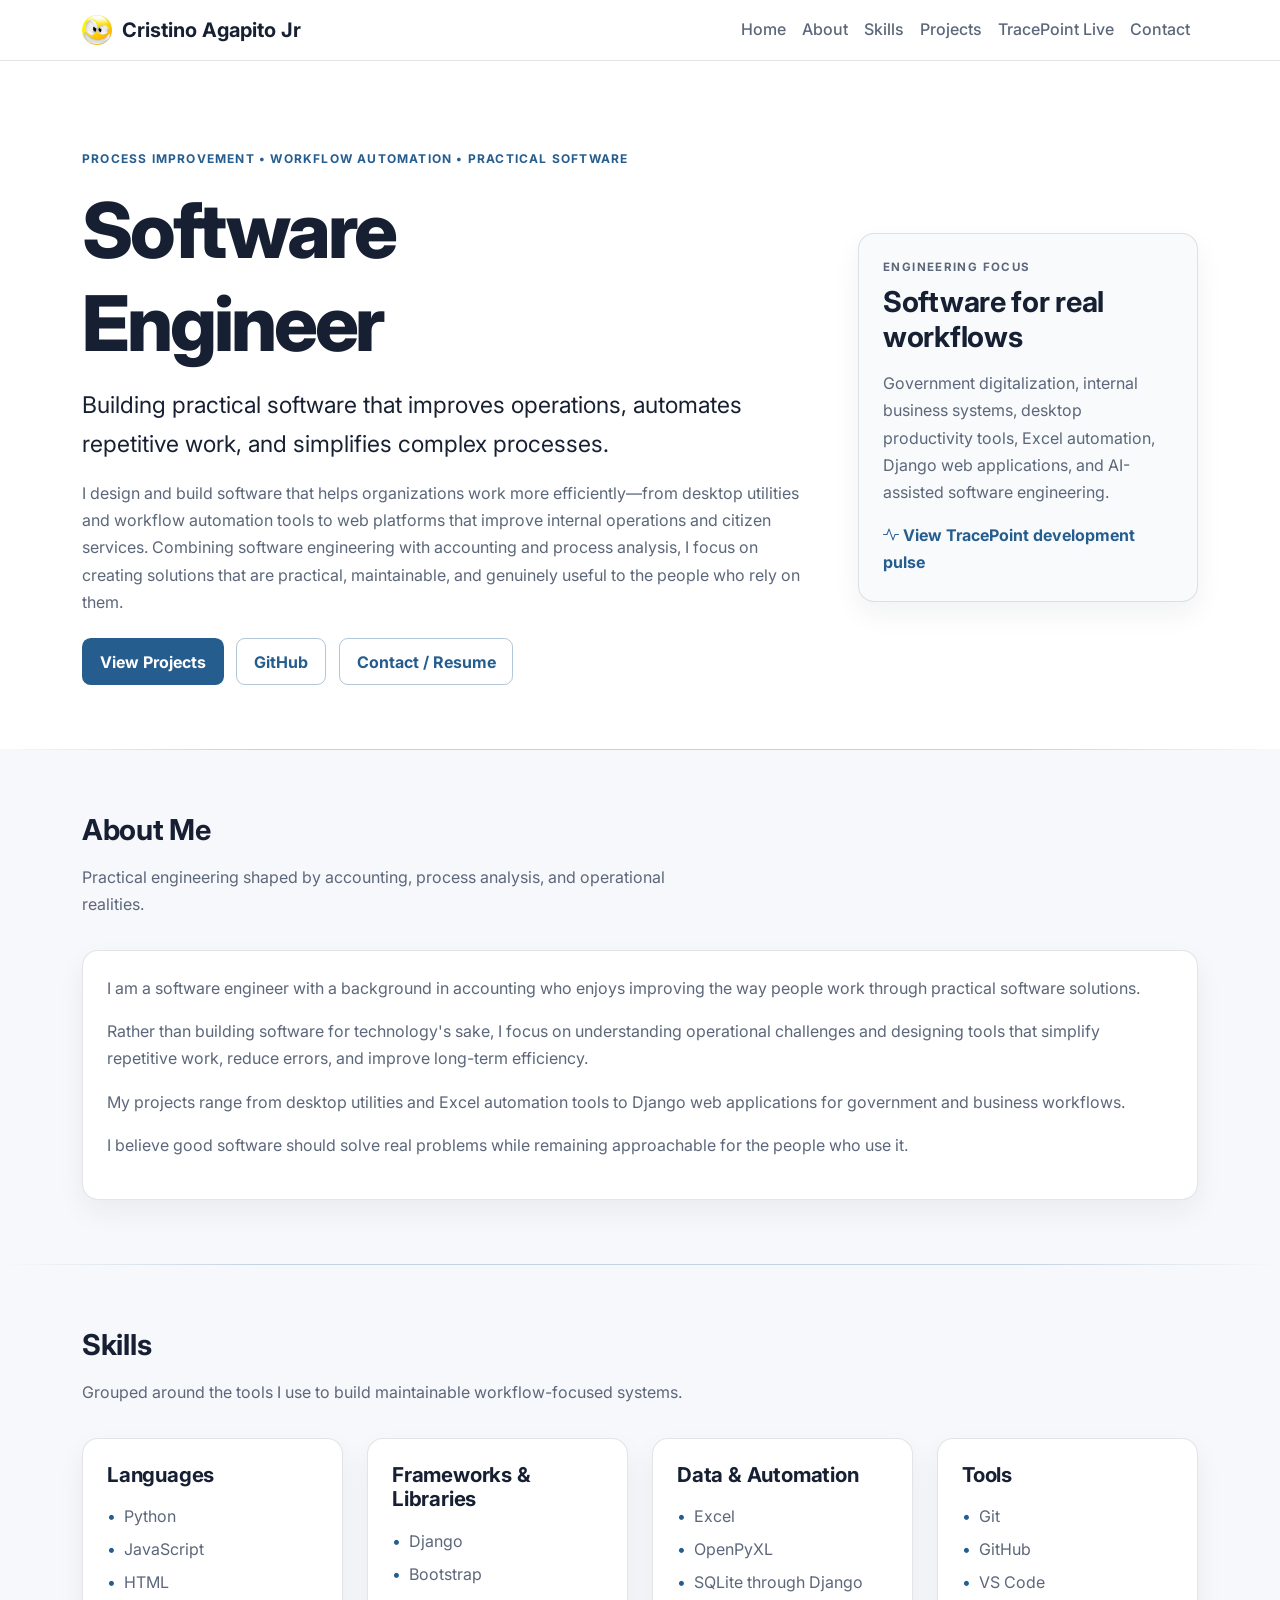
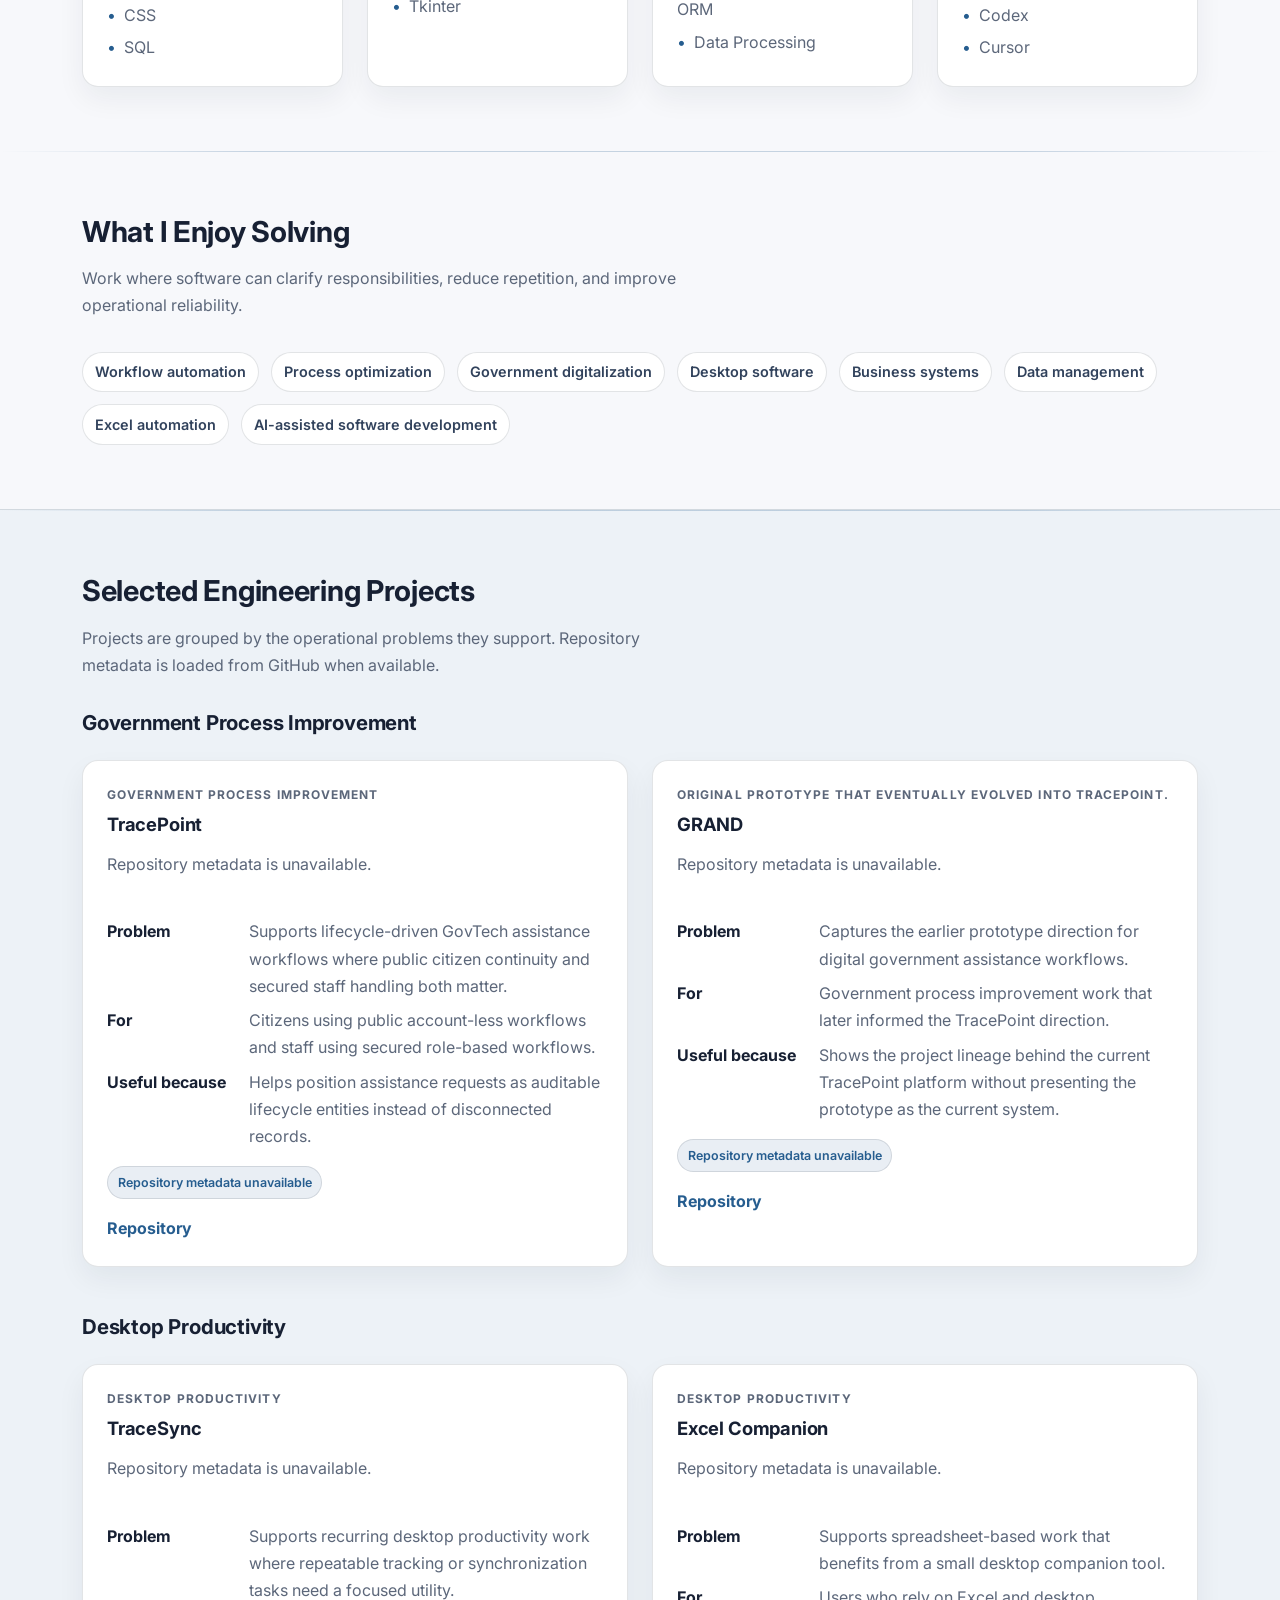
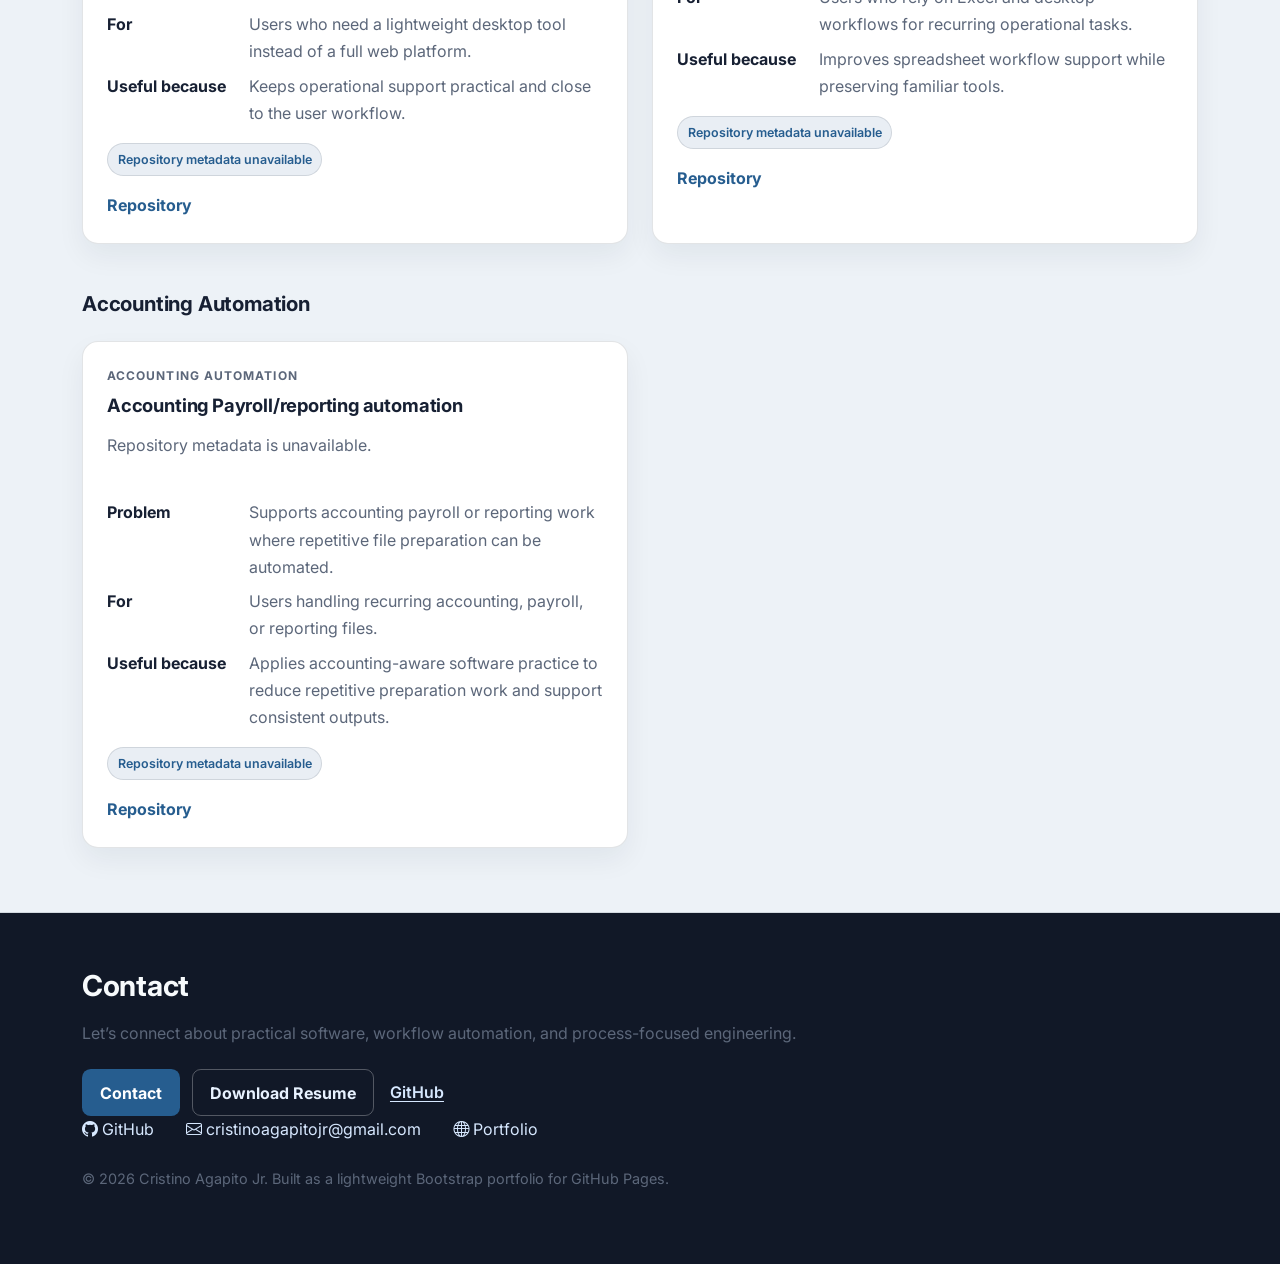
==== index.html @ 2e13065c "Use exact GitHub repos for project catalog" ====
<!DOCTYPE html>
<html lang="en">
<head>
  <meta charset="utf-8">
  <meta name="viewport" content="width=device-width, initial-scale=1">
  <title>Cristino Agapito Jr | Software Engineer</title>
  <meta name="description" content="Software engineering portfolio for practical workflow automation, process improvement, and operations-focused software.">
  <link rel="icon" type="image/x-icon" href="assets/img/smile.png">

  <link href="https://cdn.jsdelivr.net/npm/bootstrap@5.3.8/dist/css/bootstrap.min.css" rel="stylesheet" integrity="sha384-sRIl4kxILFvY47J16cr9ZwB07vP4J8+LH7qKQnuqkuIAvNWLzeN8tE5YBujZqJLB" crossorigin="anonymous">
  <link rel="stylesheet" href="https://cdn.jsdelivr.net/npm/bootstrap-icons@1.13.1/font/bootstrap-icons.min.css">
  <link href="portfolio-refresh.css" rel="stylesheet">
</head>
<body>
  <header class="site-header sticky-top">
    <nav class="navbar navbar-expand-lg" aria-label="Primary navigation">
      <div class="container">
        <a class="navbar-brand" href="#home">
          <img src="assets/img/smile.png" alt="Portfolio logo" width="30" height="30">
          <span>Cristino Agapito Jr</span>
        </a>
        <button class="navbar-toggler" type="button" data-bs-toggle="collapse" data-bs-target="#mainNav" aria-controls="mainNav" aria-expanded="false" aria-label="Toggle navigation">
          <span class="navbar-toggler-icon"></span>
        </button>
        <div class="collapse navbar-collapse" id="mainNav">
          <ul class="navbar-nav ms-auto">
            <li class="nav-item"><a class="nav-link" href="#home">Home</a></li>
            <li class="nav-item"><a class="nav-link" href="#about">About</a></li>
            <li class="nav-item"><a class="nav-link" href="#skills">Skills</a></li>
            <li class="nav-item"><a class="nav-link" href="#projects">Projects</a></li>
            <li class="nav-item"><a class="nav-link" href="tracepoint-live.html">TracePoint Live</a></li>
            <li class="nav-item"><a class="nav-link" href="#contact">Contact</a></li>
          </ul>
        </div>
      </div>
    </nav>
  </header>

  <main>
    <section id="home" class="hero-section">
      <div class="container">
        <div class="row align-items-center g-5">
          <div class="col-lg-8">
            <p class="eyebrow">Process improvement • Workflow automation • Practical software</p>
            <h1>Software Engineer</h1>
            <p class="hero-lead">Building practical software that improves operations, automates repetitive work, and simplifies complex processes.</p>
            <p class="hero-summary">I design and build software that helps organizations work more efficiently—from desktop utilities and workflow automation tools to web platforms that improve internal operations and citizen services. Combining software engineering with accounting and process analysis, I focus on creating solutions that are practical, maintainable, and genuinely useful to the people who rely on them.</p>
            <div class="hero-actions cta-group" aria-label="Primary calls to action">
              <a class="btn cta-btn cta-primary" href="#projects">View Projects</a>
              <a class="btn cta-btn cta-secondary" href="https://github.com/tepong32" target="_blank" rel="noopener noreferrer">GitHub</a>
              <a class="btn cta-btn cta-secondary" href="assets/teppy.pdf" download>Contact / Resume</a>
            </div>
          </div>
          <div class="col-lg-4">
            <aside class="status-card" aria-label="Professional focus">
              <p class="badge-label">Engineering Focus</p>
              <h2>Software for real workflows</h2>
              <p>Government digitalization, internal business systems, desktop productivity tools, Excel automation, Django web applications, and AI-assisted software engineering.</p>
              <a class="repo-live-link" href="tracepoint-live.html"><i class="bi bi-activity" aria-hidden="true"></i> View TracePoint development pulse</a>
            </aside>
          </div>
        </div>
      </div>
    </section>

    <section id="about" class="content-section section--proof">
      <div class="container">
        <header class="section-header">
          <h2>About Me</h2>
          <p>Practical engineering shaped by accounting, process analysis, and operational realities.</p>
        </header>
        <div class="about-card">
          <p>I am a software engineer with a background in accounting who enjoys improving the way people work through practical software solutions.</p>
          <p>Rather than building software for technology's sake, I focus on understanding operational challenges and designing tools that simplify repetitive work, reduce errors, and improve long-term efficiency.</p>
          <p>My projects range from desktop utilities and Excel automation tools to Django web applications for government and business workflows.</p>
          <p>I believe good software should solve real problems while remaining approachable for the people who use it.</p>
        </div>
      </div>
    </section>

    <section id="skills" class="content-section">
      <div class="container">
        <header class="section-header">
          <h2>Skills</h2>
          <p>Grouped around the tools I use to build maintainable workflow-focused systems.</p>
        </header>
        <div class="row g-4">
          <div class="col-md-6 col-xl-3"><div class="skill-card h-100"><h3>Languages</h3><ul><li>Python</li><li>JavaScript</li><li>HTML</li><li>CSS</li><li>SQL</li></ul></div></div>
          <div class="col-md-6 col-xl-3"><div class="skill-card h-100"><h3>Frameworks &amp; Libraries</h3><ul><li>Django</li><li>Bootstrap</li><li>Tkinter</li></ul></div></div>
          <div class="col-md-6 col-xl-3"><div class="skill-card h-100"><h3>Data &amp; Automation</h3><ul><li>Excel</li><li>OpenPyXL</li><li>SQLite through Django ORM</li><li>Data Processing</li></ul></div></div>
          <div class="col-md-6 col-xl-3"><div class="skill-card h-100"><h3>Tools</h3><ul><li>Git</li><li>GitHub</li><li>VS Code</li><li>Codex</li><li>Cursor</li></ul></div></div>
        </div>
      </div>
    </section>

    <section id="solving" class="content-section section--insights">
      <div class="container">
        <header class="section-header">
          <h2>What I Enjoy Solving</h2>
          <p>Work where software can clarify responsibilities, reduce repetition, and improve operational reliability.</p>
        </header>
        <div class="interest-list" aria-label="Problem areas">
          <span>Workflow automation</span><span>Process optimization</span><span>Government digitalization</span><span>Desktop software</span><span>Business systems</span><span>Data management</span><span>Excel automation</span><span>AI-assisted software development</span>
        </div>
      </div>
    </section>

    <section id="projects" class="content-section section-dark">
      <div class="container">
        <header class="section-header">
          <h2>Selected Engineering Projects</h2>
          <p>Projects are grouped by the operational problems they support. Repository metadata is loaded from GitHub when available.</p>
        </header>
        <div id="project-catalog" class="project-catalog" aria-live="polite"></div>
      </div>
    </section>
  </main>

  <footer id="contact" class="site-footer">
    <div class="container">
      <h2>Contact</h2>
      <p>Let’s connect about practical software, workflow automation, and process-focused engineering.</p>
      <div class="cta-group footer-cta-group" aria-label="Contact calls to action">
        <a class="btn cta-btn cta-primary" href="mailto:cristinoagapitojr@gmail.com">Contact</a>
        <a class="btn cta-btn cta-secondary" href="assets/teppy.pdf" download>Download Resume</a>
        <a class="cta-tertiary" href="https://github.com/tepong32" target="_blank" rel="noopener noreferrer">GitHub</a>
      </div>
      <ul class="contact-list">
        <li><a href="https://github.com/tepong32" target="_blank" rel="noopener noreferrer"><i class="bi bi-github"></i> GitHub</a></li>
        <li><a href="mailto:cristinoagapitojr@gmail.com"><i class="bi bi-envelope"></i> cristinoagapitojr@gmail.com</a></li>
        <li><a href="https://tepong32.github.io" target="_blank" rel="noopener noreferrer"><i class="bi bi-globe"></i> Portfolio</a></li>
      </ul>
      <p class="copyright">© <span id="year"></span> Cristino Agapito Jr. Built as a lightweight Bootstrap portfolio for GitHub Pages.</p>
    </div>
  </footer>

  <script src="https://cdn.jsdelivr.net/npm/bootstrap@5.3.8/dist/js/bootstrap.bundle.min.js" integrity="sha384-FKyoEForCGlyvwx9Hj09JcYn3nv7wiPVlz7YYwJrWVcXK/BmnVDxM+D2scQbITxI" crossorigin="anonymous"></script>
  <script src="js/portfolio-refresh.js"></script>
</body>
</html>
---- portfolio-refresh.css ----
@import url('https://fonts.googleapis.com/css2?family=Inter:wght@400;500;600;700;800&display=swap');

:root {
  --space-1: 0.5rem;
  --space-2: 1rem;
  --space-3: 1.5rem;
  --space-4: 2rem;
  --space-5: 2.5rem;
  --space-6: 3rem;
  --space-7: 3.5rem;
  --space-8: 4rem;
  --bg-primary: #f7f8fb;
  --bg-secondary: #ffffff;
  --bg-surface: #eef2f7;
  --text-primary: #172033;
  --text-muted: #5c677a;
  --accent: #265d8f;
  --accent-soft: rgba(38, 93, 143, 0.1);
  --border: rgba(23, 32, 51, 0.12);
}

* { box-sizing: border-box; }

body {
  margin: 0;
  font-family: 'Inter', sans-serif;
  color: var(--text-primary);
  background: var(--bg-primary);
  line-height: 1.7;
  font-size: 1rem;
}

.site-header {
  border-bottom: 1px solid var(--border);
  backdrop-filter: blur(12px);
  background: rgba(255, 255, 255, 0.92);
}

.navbar-brand,
.nav-link { color: var(--text-primary); }

.navbar-brand {
  display: inline-flex;
  gap: 0.6rem;
  align-items: center;
  font-weight: 700;
}

.nav-link { color: var(--text-muted); font-weight: 500; }
.nav-link:hover,
.nav-link:focus { color: var(--accent); }
.navbar-toggler { border-color: var(--border); }

.hero-section { padding: calc(var(--space-8) + var(--space-3)) 0 var(--space-8); background: #fff; }

.eyebrow {
  text-transform: uppercase;
  letter-spacing: 0.1em;
  color: var(--accent);
  font-weight: 700;
  font-size: 0.75rem;
  margin-bottom: var(--space-2);
}

h1, h2, h3, h4 {
  line-height: 1.2;
  margin-bottom: var(--space-2);
  letter-spacing: -0.01em;
  font-weight: 700;
}

h1 { font-size: clamp(2.75rem, 6vw, 5rem); max-width: 11ch; font-weight: 800; letter-spacing: -0.04em; }
h2 { font-size: clamp(1.6rem, 2.25vw, 2.2rem); }
h3 { font-size: clamp(1.15rem, 1.6vw, 1.35rem); }
h4 { font-size: 1.15rem; }

.hero-lead { color: var(--text-primary); font-size: clamp(1.15rem, 1.8vw, 1.45rem); max-width: 56ch; }
.hero-summary,
.section-header p,
.project-card p,
.about-card p,
.status-card p,
.site-footer p { color: var(--text-muted); }
.hero-summary { max-width: 72ch; }

.cta-group { display: flex; flex-wrap: wrap; align-items: center; gap: 0.8rem; margin-top: 1.4rem; }
.cta-btn { border-radius: 0.55rem; font-weight: 700; padding: 0.65rem 1.05rem; transition: background-color 0.2s ease, color 0.2s ease, border-color 0.2s ease, transform 0.2s ease; }
.cta-primary { border: 1px solid transparent; background: var(--accent); color: #fff; }
.cta-primary:hover { background: #1e4b73; color: #fff; transform: translateY(-1px); }
.cta-secondary { border: 1px solid rgba(38, 93, 143, 0.35); color: var(--accent); background: transparent; }
.cta-secondary:hover { border-color: var(--accent); color: #1e4b73; background: var(--accent-soft); }
.cta-tertiary { color: var(--accent); text-decoration: underline; text-underline-offset: 0.2em; font-weight: 600; padding: 0.35rem 0.2rem; }
.cta-tertiary:hover { color: #173953; }
.cta-btn:focus-visible,
.cta-tertiary:focus-visible { outline: 3px solid rgba(38, 93, 143, 0.28); outline-offset: 2px; }

.status-card,
.about-card,
.skill-card,
.project-card {
  border: 1px solid var(--border);
  border-radius: 1rem;
  background: var(--bg-secondary);
  padding: var(--space-3);
  box-shadow: 0 12px 28px rgba(23, 32, 51, 0.06);
}

.status-card { background: #f8fafc; }
.badge-label { color: var(--accent); text-transform: uppercase; letter-spacing: 0.12em; font-size: 0.72rem; font-weight: 700; margin-bottom: var(--space-1); }

.content-section { position: relative; padding: var(--space-8) 0; }
.content-section::before { content: ""; position: absolute; top: 0; left: 0; right: 0; height: 1px; background: linear-gradient(90deg, transparent 0%, rgba(38, 93, 143, 0.24) 20%, rgba(38, 93, 143, 0.24) 80%, transparent 100%); }
.section-header { margin-bottom: var(--space-4); max-width: 760px; }
.section-header h2 { margin-bottom: var(--space-2); }
.section-header p { margin: 0; max-width: 62ch; }
.section-dark { background: #edf2f7; border-top: 1px solid var(--border); border-bottom: 1px solid var(--border); }

.skill-card ul { list-style: none; padding: 0; margin: 0; display: grid; gap: 0.35rem; color: var(--text-muted); }
.skill-card li::before { content: "•"; color: var(--accent); margin-right: 0.5rem; }

.interest-list { display: flex; flex-wrap: wrap; gap: 0.75rem; }
.interest-list span,
.tech-list span {
  display: inline-flex;
  border: 1px solid var(--border);
  border-radius: 999px;
  background: #fff;
  color: #31425c;
  padding: 0.45rem 0.75rem;
  font-weight: 600;
  font-size: 0.9rem;
}

.project-category + .project-category { margin-top: var(--space-6); }
.project-category > h3 { margin-bottom: var(--space-3); }
.project-tag { margin-bottom: var(--space-1); color: var(--accent); font-weight: 700; font-size: 0.75rem; letter-spacing: 0.09em; text-transform: uppercase; }
.repo-description { min-height: 3.2rem; }
.project-answers { display: grid; grid-template-columns: 8rem 1fr; gap: 0.45rem 0.9rem; margin: var(--space-2) 0; }
.project-answers dt { color: var(--text-primary); font-weight: 700; }
.project-answers dd { margin: 0; color: var(--text-muted); }
.tech-list { display: flex; flex-wrap: wrap; gap: 0.45rem; margin-bottom: var(--space-2); }
.tech-list span { background: var(--accent-soft); color: var(--accent); padding: 0.3rem 0.6rem; font-size: 0.78rem; }
.project-links { display: flex; flex-wrap: wrap; gap: 1rem; margin-top: auto; }
.project-links a,
.repo-live-link { color: var(--accent); font-weight: 700; text-decoration: none; }
.project-links a:hover,
.project-links a:focus,
.repo-live-link:hover,
.repo-live-link:focus { color: #173953; text-decoration: underline; text-underline-offset: 0.22em; }

.site-footer { padding: var(--space-7) 0; background: #111827; color: #f7fafc; }
.site-footer .cta-secondary { color: #e8f2ff; border-color: rgba(255, 255, 255, 0.28); }
.site-footer .cta-tertiary,
.contact-list a { color: #d7e8ff; }
.contact-list { list-style: none; padding: 0; display: flex; flex-wrap: wrap; gap: var(--space-2) var(--space-4); }
.contact-list a { text-decoration: none; }
.contact-list a:hover,
.contact-list a:focus { color: #fff; text-decoration: underline; }
.copyright { margin-top: var(--space-3); font-size: 0.9rem; }

@media (max-width: 991px) { .hero-section { padding-top: calc(var(--space-8) + var(--space-1)); } }
@media (max-width: 767px) {
  .content-section { padding: var(--space-6) 0; }
  .cta-group .cta-btn,
  .cta-group .cta-tertiary { width: 100%; text-align: center; }
  .project-answers { grid-template-columns: 1fr; }
}
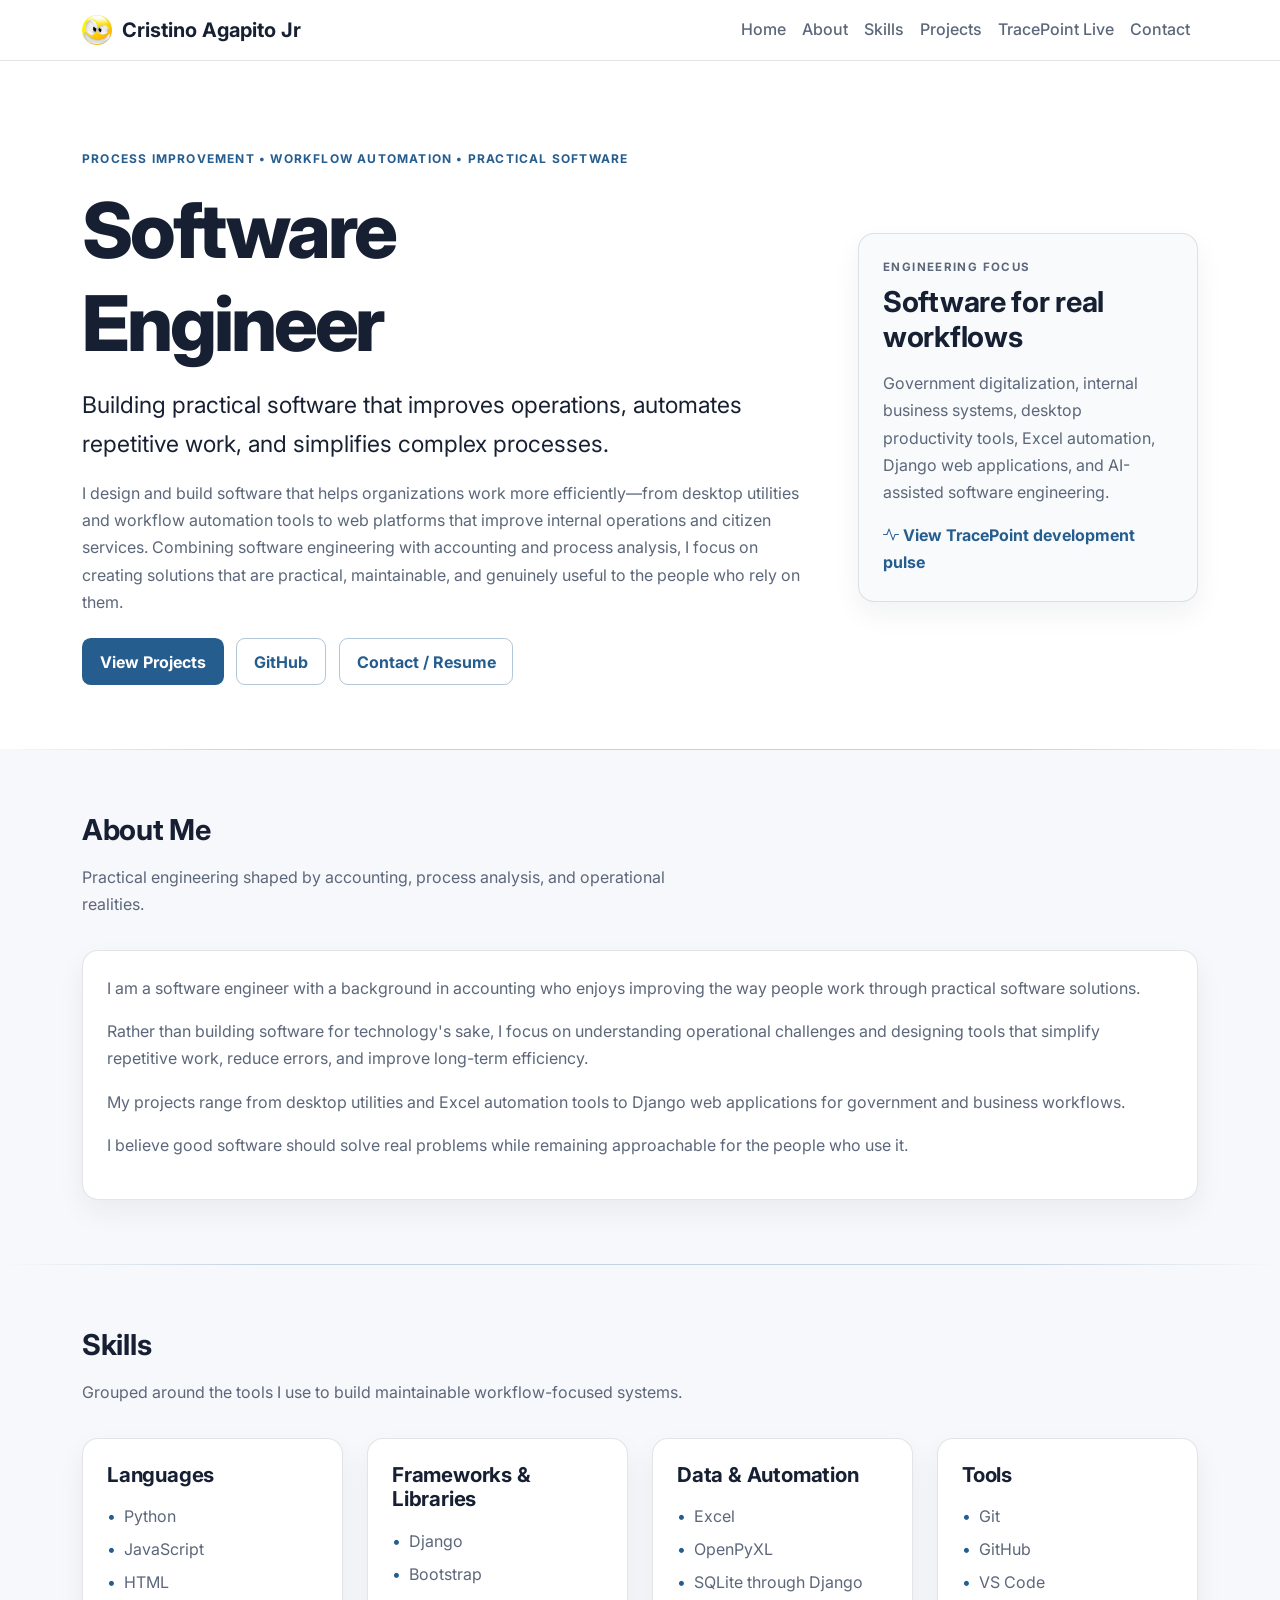
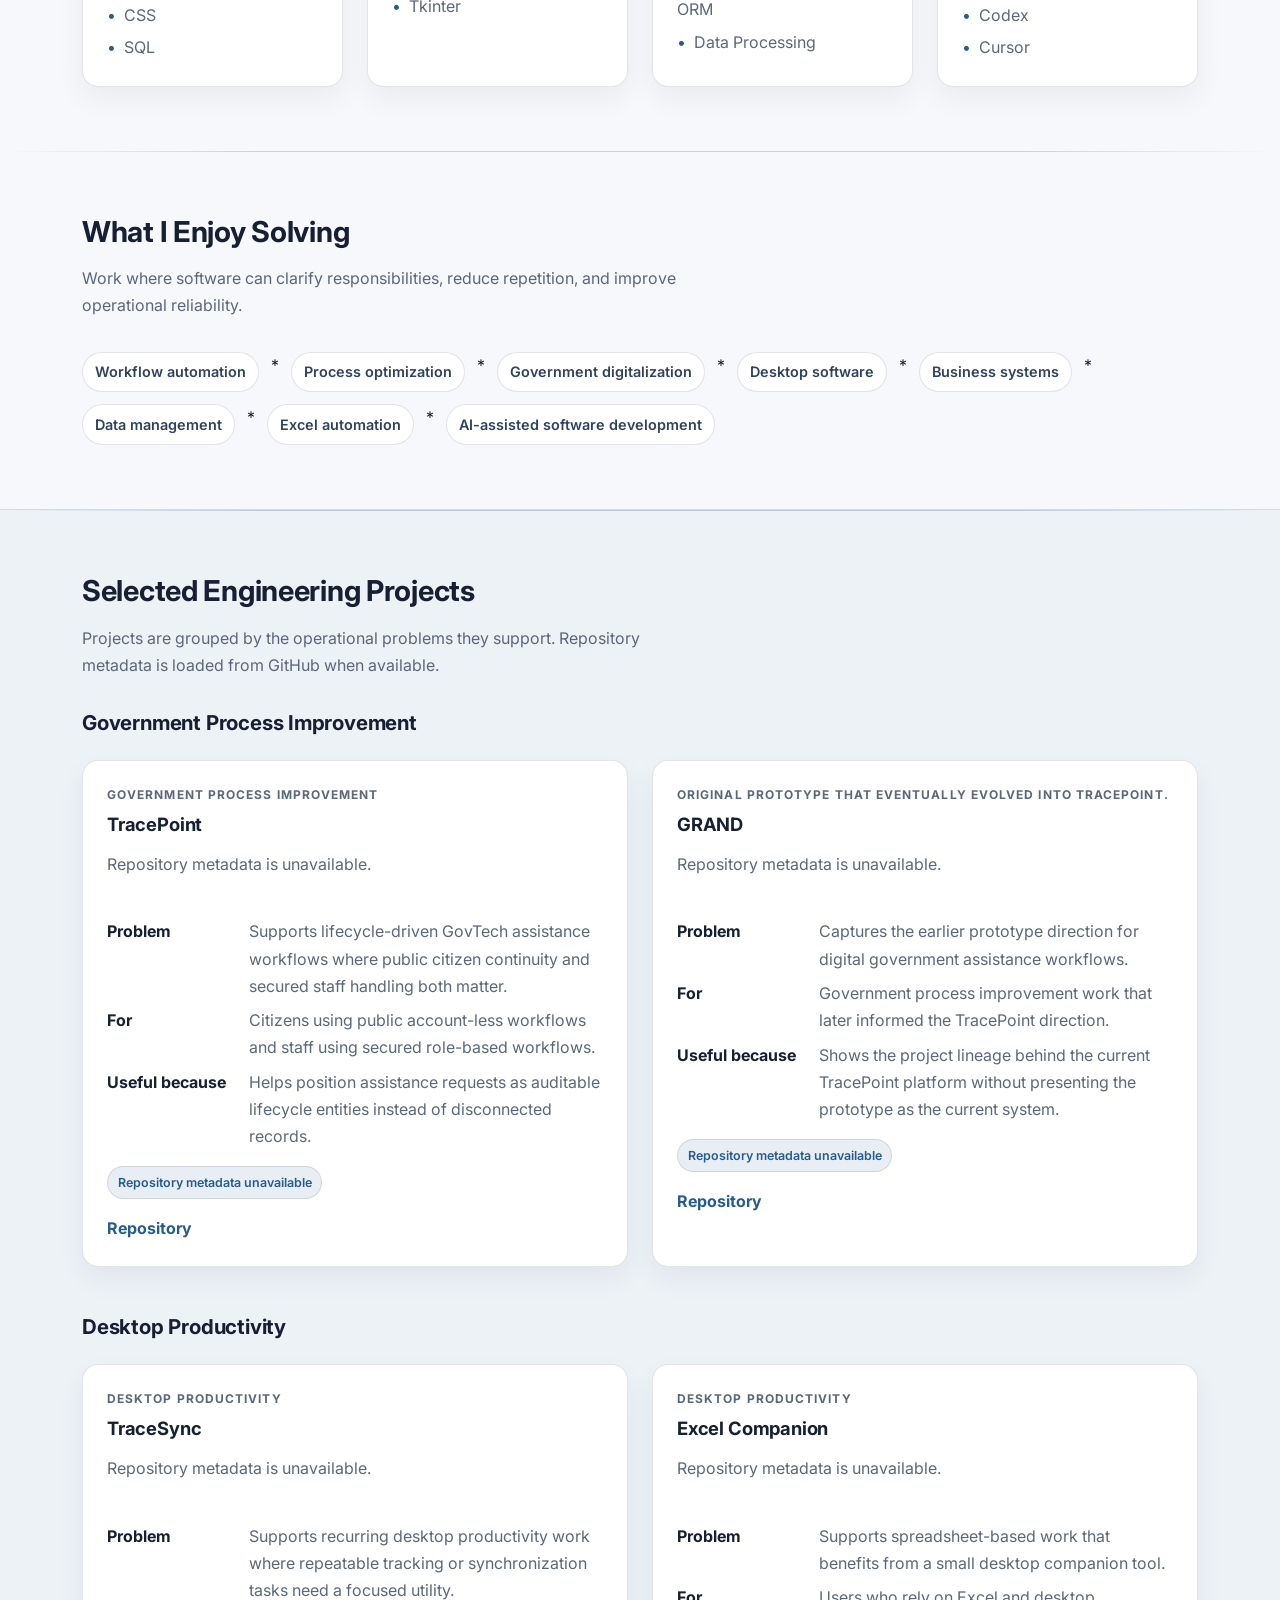
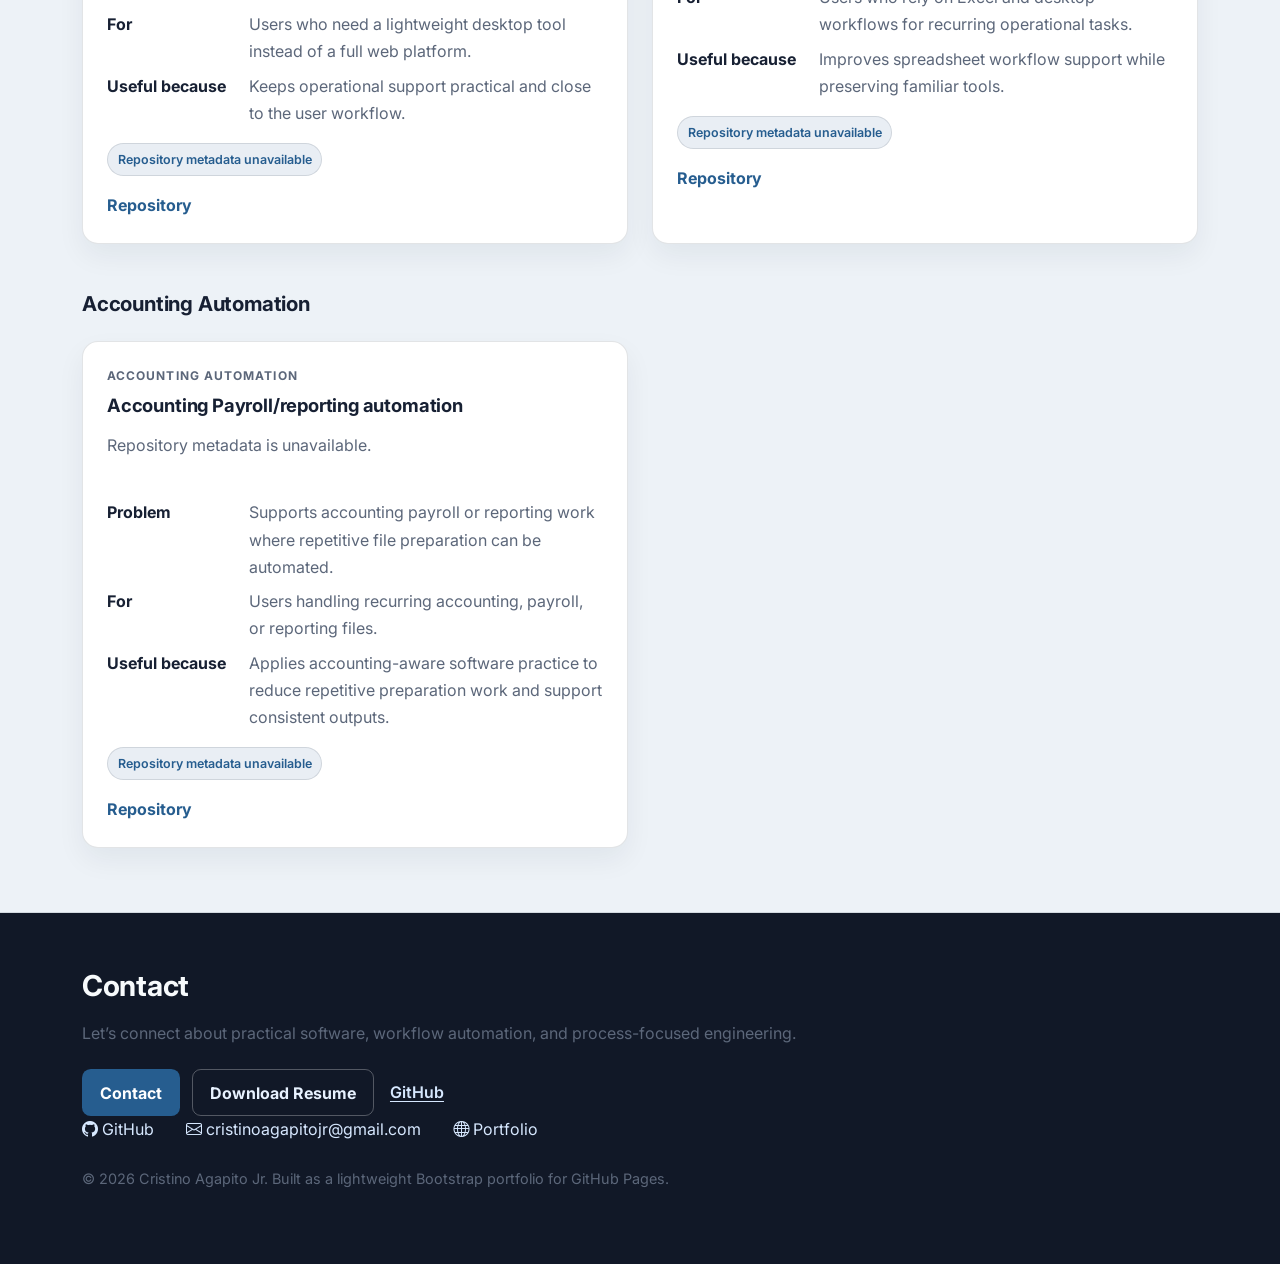
==== commit 9f2178df: "Merge branch 'master' into codex/implement-portfolio-redesign-and-update-readme-ua6wuk" ====
--- a/index.html
+++ b/index.html
@@ -100,7 +100,7 @@
           <p>Work where software can clarify responsibilities, reduce repetition, and improve operational reliability.</p>
         </header>
         <div class="interest-list" aria-label="Problem areas">
-          <span>Workflow automation</span><span>Process optimization</span><span>Government digitalization</span><span>Desktop software</span><span>Business systems</span><span>Data management</span><span>Excel automation</span><span>AI-assisted software development</span>
+          <span>Workflow automation</span> * <span>Process optimization</span> * <span>Government digitalization</span> * <span>Desktop software</span> * <span>Business systems</span> * <span>Data management</span> * <span>Excel automation</span> * <span>AI-assisted software development</span>
         </div>
       </div>
     </section>
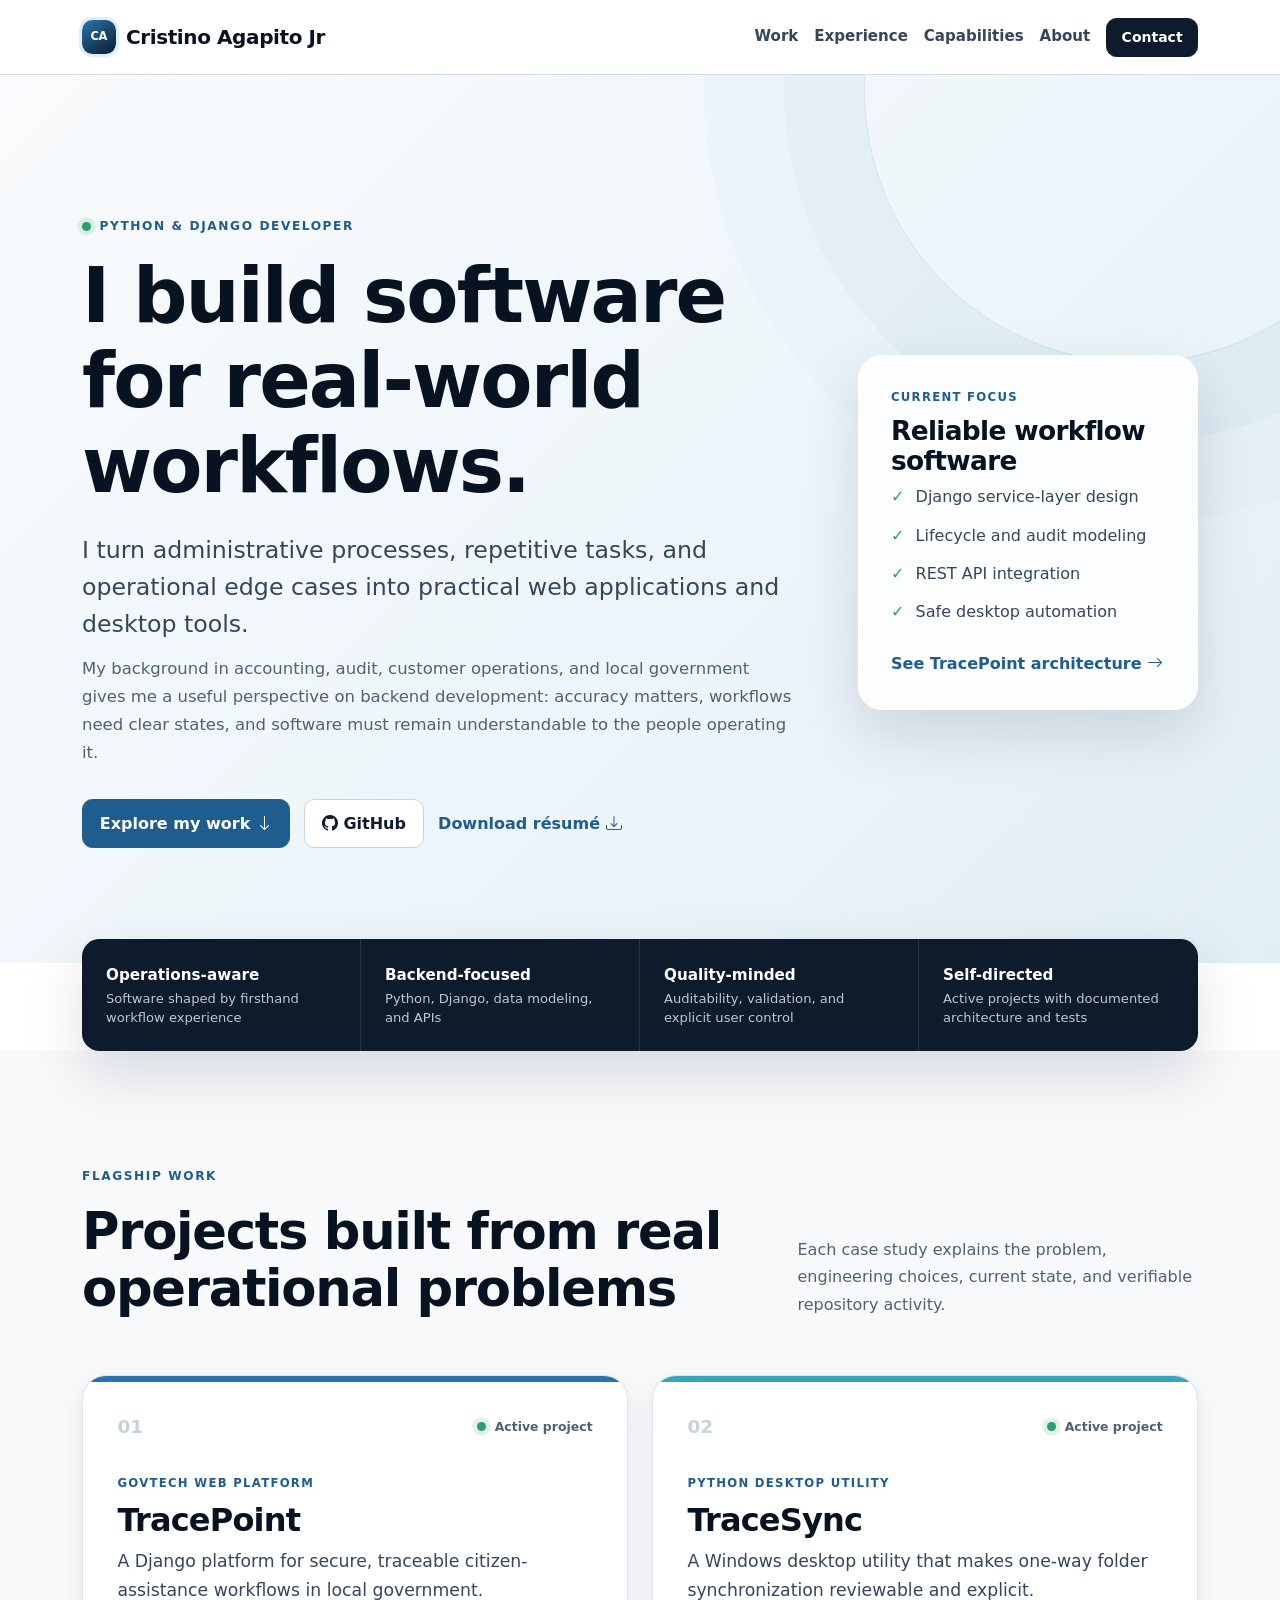
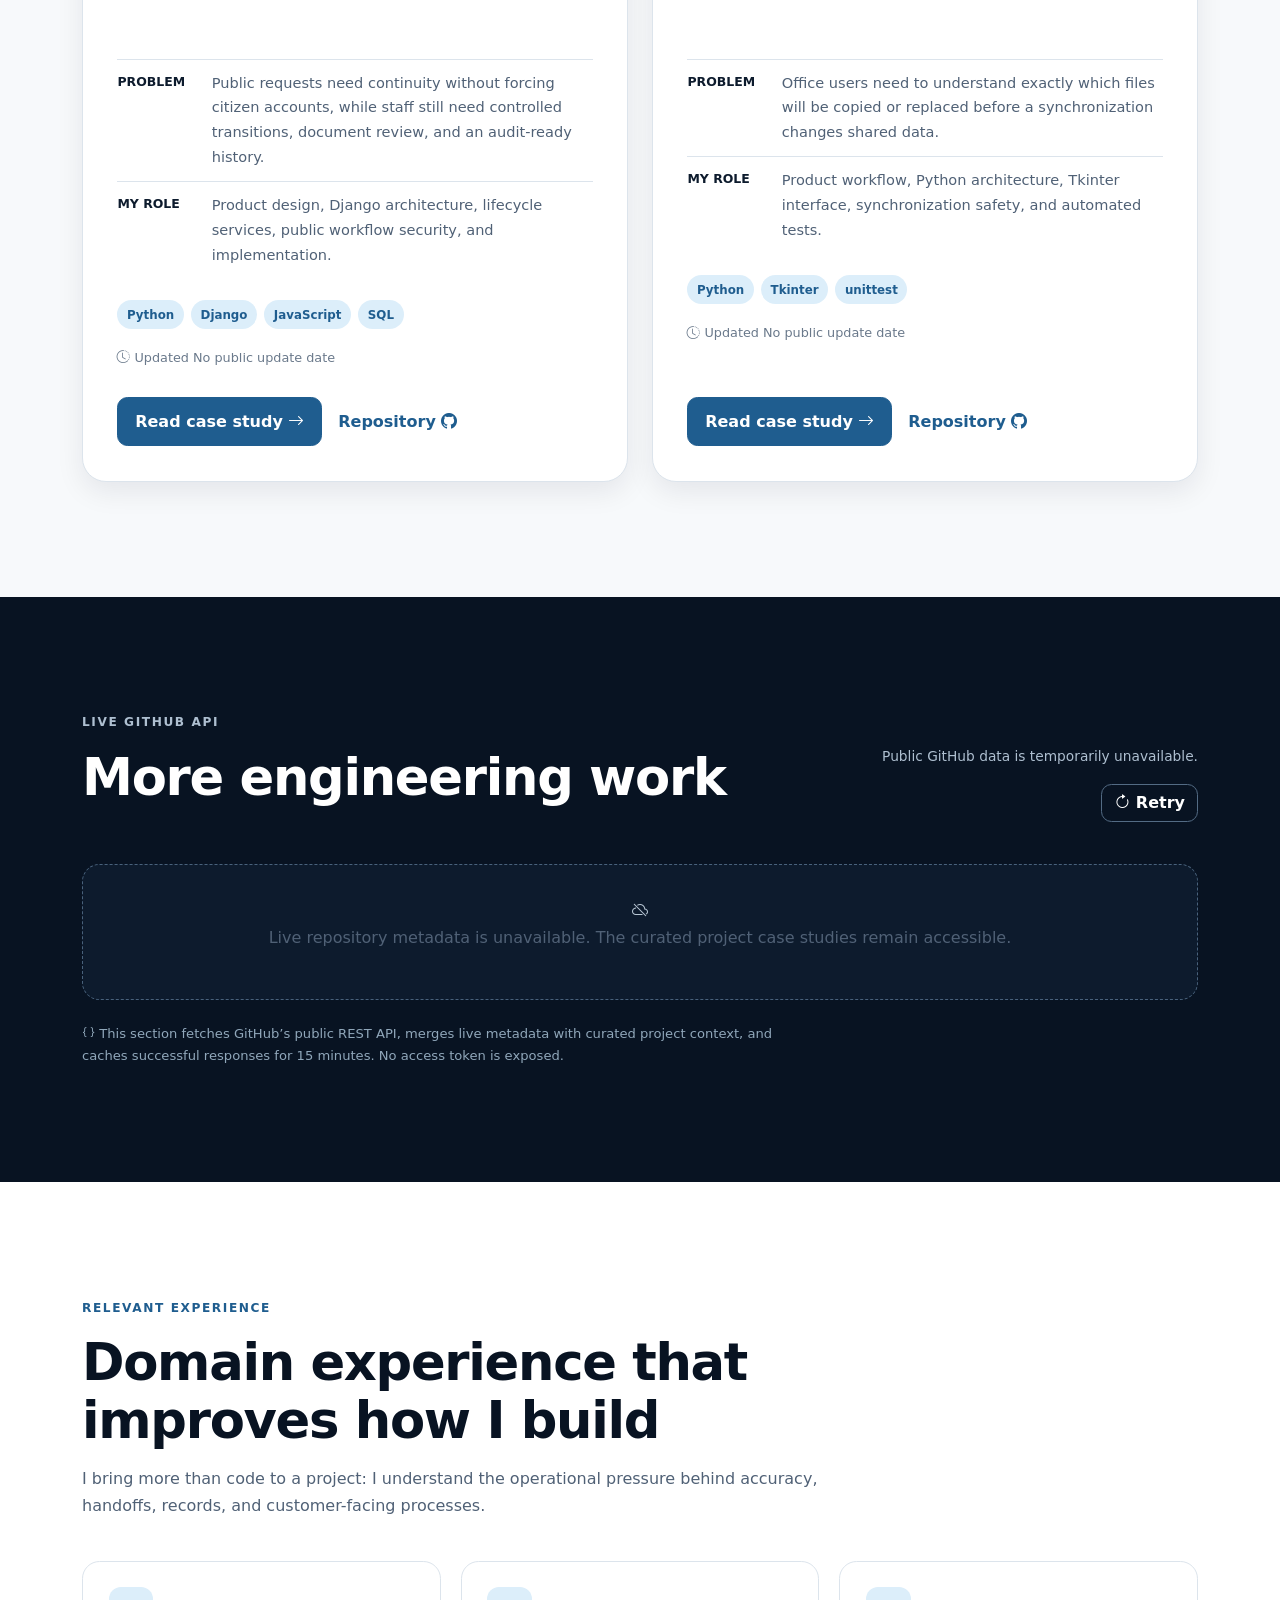
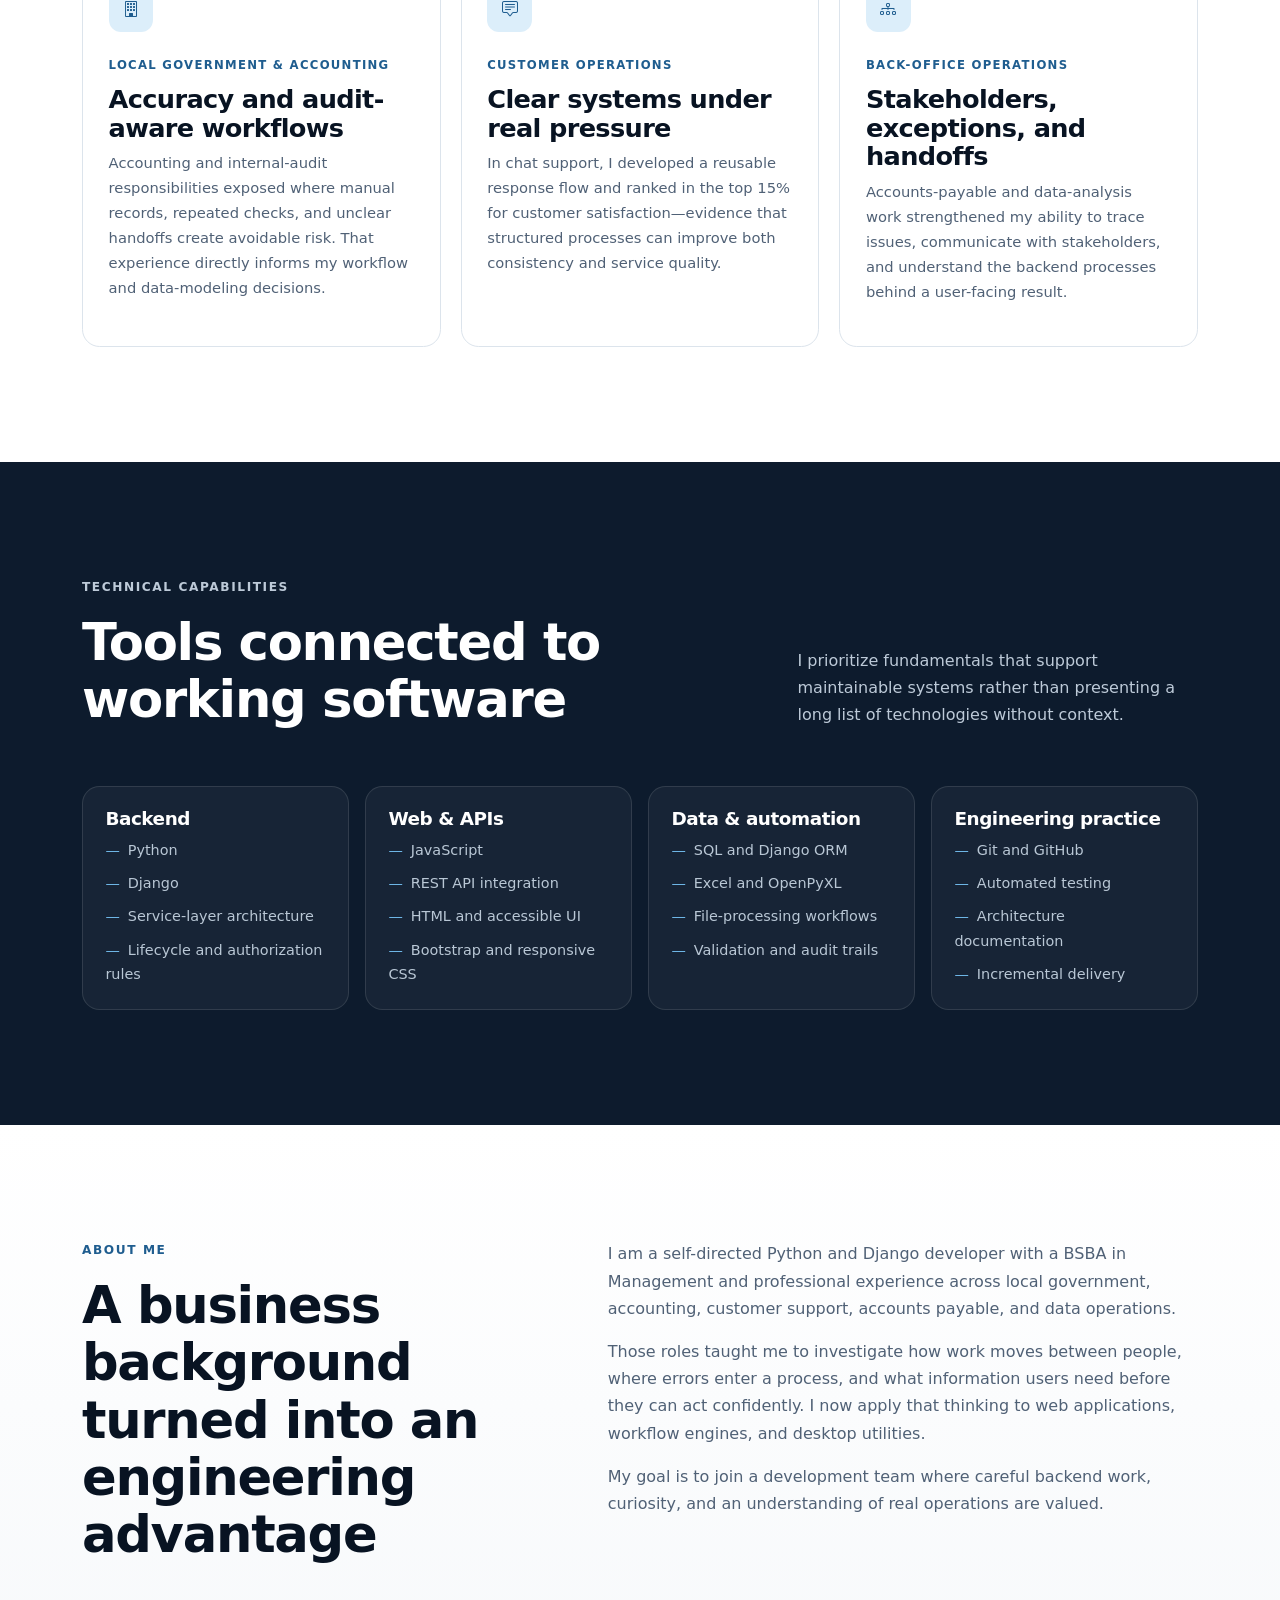
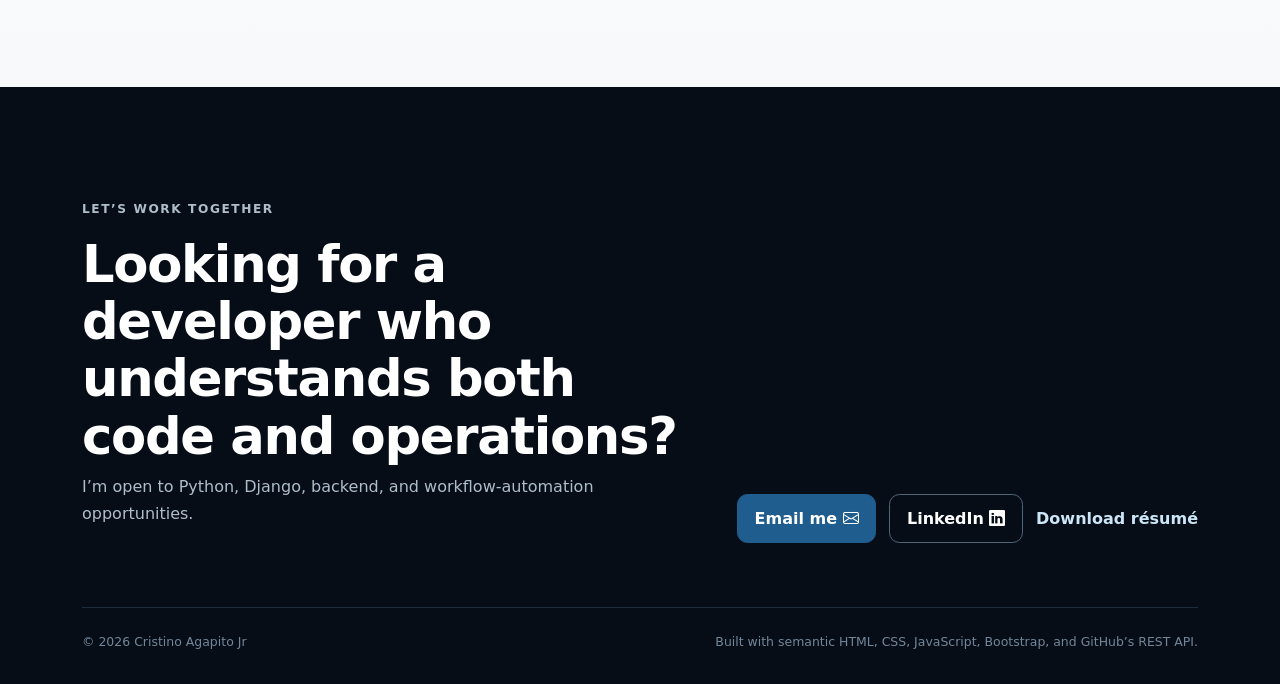
==== commit c095c5fe: "Remodel portfolio for backend roles" ====
--- a/index.html
+++ b/index.html
@@ -1,140 +1,80 @@
-<!DOCTYPE html>
+<!doctype html>
 <html lang="en">
 <head>
   <meta charset="utf-8">
   <meta name="viewport" content="width=device-width, initial-scale=1">
-  <title>Cristino Agapito Jr | Software Engineer</title>
-  <meta name="description" content="Software engineering portfolio for practical workflow automation, process improvement, and operations-focused software.">
-  <link rel="icon" type="image/x-icon" href="assets/img/smile.png">
-
+  <title>Cristino Agapito Jr | Python &amp; Django Developer</title>
+  <meta name="description" content="Python and Django developer building practical workflow software, GovTech systems, desktop utilities, and operational automation.">
+  <link rel="canonical" href="https://tepong32.github.io/">
+  <meta property="og:type" content="website">
+  <meta property="og:title" content="Cristino Agapito Jr | Python &amp; Django Developer">
+  <meta property="og:description" content="Operations-aware software development grounded in real administrative workflows.">
+  <meta property="og:url" content="https://tepong32.github.io/">
+  <meta property="og:image" content="https://tepong32.github.io/assets/img/smile.png">
+  <meta name="twitter:card" content="summary">
+  <link rel="icon" type="image/png" href="/assets/img/smile.png">
   <link href="https://cdn.jsdelivr.net/npm/bootstrap@5.3.8/dist/css/bootstrap.min.css" rel="stylesheet" integrity="sha384-sRIl4kxILFvY47J16cr9ZwB07vP4J8+LH7qKQnuqkuIAvNWLzeN8tE5YBujZqJLB" crossorigin="anonymous">
   <link rel="stylesheet" href="https://cdn.jsdelivr.net/npm/bootstrap-icons@1.13.1/font/bootstrap-icons.min.css">
-  <link href="portfolio-refresh.css" rel="stylesheet">
+  <link rel="stylesheet" href="/portfolio-refresh.css">
+  <script type="application/ld+json">{"@context":"https://schema.org","@type":"Person","name":"Cristino Agapito Jr","url":"https://tepong32.github.io/","sameAs":["https://github.com/tepong32","https://linkedin.com/in/cristinoagapitojr"],"jobTitle":"Python and Django Developer","knowsAbout":["Python","Django","REST APIs","JavaScript","SQL","Workflow Automation"]}</script>
 </head>
-<body>
+<body data-page="home">
+  <a class="skip-link" href="#main-content">Skip to main content</a>
   <header class="site-header sticky-top">
     <nav class="navbar navbar-expand-lg" aria-label="Primary navigation">
       <div class="container">
-        <a class="navbar-brand" href="#home">
-          <img src="assets/img/smile.png" alt="Portfolio logo" width="30" height="30">
-          <span>Cristino Agapito Jr</span>
-        </a>
-        <button class="navbar-toggler" type="button" data-bs-toggle="collapse" data-bs-target="#mainNav" aria-controls="mainNav" aria-expanded="false" aria-label="Toggle navigation">
-          <span class="navbar-toggler-icon"></span>
-        </button>
-        <div class="collapse navbar-collapse" id="mainNav">
-          <ul class="navbar-nav ms-auto">
-            <li class="nav-item"><a class="nav-link" href="#home">Home</a></li>
-            <li class="nav-item"><a class="nav-link" href="#about">About</a></li>
-            <li class="nav-item"><a class="nav-link" href="#skills">Skills</a></li>
-            <li class="nav-item"><a class="nav-link" href="#projects">Projects</a></li>
-            <li class="nav-item"><a class="nav-link" href="tracepoint-live.html">TracePoint Live</a></li>
-            <li class="nav-item"><a class="nav-link" href="#contact">Contact</a></li>
-          </ul>
-        </div>
+        <a class="navbar-brand" href="/#home" aria-label="Cristino Agapito Jr, home"><span class="brand-mark" aria-hidden="true">CA</span><span>Cristino Agapito Jr</span></a>
+        <button class="navbar-toggler" type="button" data-bs-toggle="collapse" data-bs-target="#mainNav" aria-controls="mainNav" aria-expanded="false" aria-label="Toggle navigation"><span class="navbar-toggler-icon"></span></button>
+        <div class="collapse navbar-collapse" id="mainNav"><ul class="navbar-nav ms-auto align-items-lg-center"><li class="nav-item"><a class="nav-link" href="#work">Work</a></li><li class="nav-item"><a class="nav-link" href="#experience">Experience</a></li><li class="nav-item"><a class="nav-link" href="#capabilities">Capabilities</a></li><li class="nav-item"><a class="nav-link" href="#about">About</a></li><li class="nav-item ms-lg-2"><a class="btn btn-sm nav-cta" href="#contact">Contact</a></li></ul></div>
       </div>
     </nav>
   </header>
 
-  <main>
+  <main id="main-content">
     <section id="home" class="hero-section">
-      <div class="container">
-        <div class="row align-items-center g-5">
-          <div class="col-lg-8">
-            <p class="eyebrow">Process improvement • Workflow automation • Practical software</p>
-            <h1>Software Engineer</h1>
-            <p class="hero-lead">Building practical software that improves operations, automates repetitive work, and simplifies complex processes.</p>
-            <p class="hero-summary">I design and build software that helps organizations work more efficiently—from desktop utilities and workflow automation tools to web platforms that improve internal operations and citizen services. Combining software engineering with accounting and process analysis, I focus on creating solutions that are practical, maintainable, and genuinely useful to the people who rely on them.</p>
-            <div class="hero-actions cta-group" aria-label="Primary calls to action">
-              <a class="btn cta-btn cta-primary" href="#projects">View Projects</a>
-              <a class="btn cta-btn cta-secondary" href="https://github.com/tepong32" target="_blank" rel="noopener noreferrer">GitHub</a>
-              <a class="btn cta-btn cta-secondary" href="assets/teppy.pdf" download>Contact / Resume</a>
-            </div>
-          </div>
-          <div class="col-lg-4">
-            <aside class="status-card" aria-label="Professional focus">
-              <p class="badge-label">Engineering Focus</p>
-              <h2>Software for real workflows</h2>
-              <p>Government digitalization, internal business systems, desktop productivity tools, Excel automation, Django web applications, and AI-assisted software engineering.</p>
-              <a class="repo-live-link" href="tracepoint-live.html"><i class="bi bi-activity" aria-hidden="true"></i> View TracePoint development pulse</a>
-            </aside>
-          </div>
+      <div class="container"><div class="row align-items-center g-5">
+        <div class="col-lg-8">
+          <p class="eyebrow"><span class="status-dot" aria-hidden="true"></span> Python &amp; Django Developer</p>
+          <h1>I build software for real-world workflows.</h1>
+          <p class="hero-lead">I turn administrative processes, repetitive tasks, and operational edge cases into practical web applications and desktop tools.</p>
+          <p class="hero-summary">My background in accounting, audit, customer operations, and local government gives me a useful perspective on backend development: accuracy matters, workflows need clear states, and software must remain understandable to the people operating it.</p>
+          <div class="cta-group" aria-label="Primary actions"><a class="btn cta-primary" href="#work">Explore my work <i class="bi bi-arrow-down" aria-hidden="true"></i></a><a class="btn cta-secondary" href="https://github.com/tepong32" target="_blank" rel="noopener noreferrer"><i class="bi bi-github" aria-hidden="true"></i> GitHub</a><a class="text-link" href="/assets/cristino-agapito-resume.pdf" download>Download résumé <i class="bi bi-download" aria-hidden="true"></i></a></div>
         </div>
-      </div>
+        <div class="col-lg-4"><aside class="hero-proof" aria-label="Current engineering focus"><p class="card-label">Current focus</p><h2>Reliable workflow software</h2><ul class="check-list"><li>Django service-layer design</li><li>Lifecycle and audit modeling</li><li>REST API integration</li><li>Safe desktop automation</li></ul><a class="inline-link" href="/projects/tracepoint/">See TracePoint architecture <i class="bi bi-arrow-right" aria-hidden="true"></i></a></aside></div>
+      </div></div>
     </section>
 
-    <section id="about" class="content-section section--proof">
-      <div class="container">
-        <header class="section-header">
-          <h2>About Me</h2>
-          <p>Practical engineering shaped by accounting, process analysis, and operational realities.</p>
-        </header>
-        <div class="about-card">
-          <p>I am a software engineer with a background in accounting who enjoys improving the way people work through practical software solutions.</p>
-          <p>Rather than building software for technology's sake, I focus on understanding operational challenges and designing tools that simplify repetitive work, reduce errors, and improve long-term efficiency.</p>
-          <p>My projects range from desktop utilities and Excel automation tools to Django web applications for government and business workflows.</p>
-          <p>I believe good software should solve real problems while remaining approachable for the people who use it.</p>
-        </div>
+    <section class="proof-strip" aria-label="Professional highlights"><div class="container"><div class="proof-grid"><article><strong>Operations-aware</strong><span>Software shaped by firsthand workflow experience</span></article><article><strong>Backend-focused</strong><span>Python, Django, data modeling, and APIs</span></article><article><strong>Quality-minded</strong><span>Auditability, validation, and explicit user control</span></article><article><strong>Self-directed</strong><span>Active projects with documented architecture and tests</span></article></div></div></section>
+
+    <section id="work" class="content-section section-surface"><div class="container">
+      <header class="section-heading split-heading"><div><p class="eyebrow">Flagship work</p><h2>Projects built from real operational problems</h2></div><p>Each case study explains the problem, engineering choices, current state, and verifiable repository activity.</p></header>
+      <div id="featured-projects" class="row g-4" aria-live="polite"></div>
+    </div></section>
+
+    <section id="github-projects" class="content-section api-section"><div class="container"><div class="api-shell">
+      <header class="section-heading split-heading"><div><p class="eyebrow">Live GitHub API</p><h2>More engineering work</h2></div><div class="api-controls"><p id="repo-status" class="api-status" role="status" aria-live="polite">Loading public repository data…</p><button id="repo-retry" class="btn retry-button" type="button" hidden><i class="bi bi-arrow-clockwise" aria-hidden="true"></i> Retry</button></div></header>
+      <div id="repo-feed" class="repo-grid" aria-live="polite" aria-busy="true"><div class="repo-card skeleton-block" aria-hidden="true"></div><div class="repo-card skeleton-block" aria-hidden="true"></div><div class="repo-card skeleton-block" aria-hidden="true"></div></div>
+      <p class="api-note"><i class="bi bi-braces" aria-hidden="true"></i> This section fetches GitHub’s public REST API, merges live metadata with curated project context, and caches successful responses for 15 minutes. No access token is exposed.</p>
+    </div></div></section>
+
+    <section id="experience" class="content-section"><div class="container">
+      <header class="section-heading"><p class="eyebrow">Relevant experience</p><h2>Domain experience that improves how I build</h2><p>I bring more than code to a project: I understand the operational pressure behind accuracy, handoffs, records, and customer-facing processes.</p></header>
+      <div class="experience-grid">
+        <article class="experience-card"><span class="experience-icon"><i class="bi bi-building" aria-hidden="true"></i></span><p class="card-label">Local government &amp; accounting</p><h3>Accuracy and audit-aware workflows</h3><p>Accounting and internal-audit responsibilities exposed where manual records, repeated checks, and unclear handoffs create avoidable risk. That experience directly informs my workflow and data-modeling decisions.</p></article>
+        <article class="experience-card"><span class="experience-icon"><i class="bi bi-chat-square-text" aria-hidden="true"></i></span><p class="card-label">Customer operations</p><h3>Clear systems under real pressure</h3><p>In chat support, I developed a reusable response flow and ranked in the top 15% for customer satisfaction—evidence that structured processes can improve both consistency and service quality.</p></article>
+        <article class="experience-card"><span class="experience-icon"><i class="bi bi-diagram-3" aria-hidden="true"></i></span><p class="card-label">Back-office operations</p><h3>Stakeholders, exceptions, and handoffs</h3><p>Accounts-payable and data-analysis work strengthened my ability to trace issues, communicate with stakeholders, and understand the backend processes behind a user-facing result.</p></article>
       </div>
-    </section>
+    </div></section>
 
-    <section id="skills" class="content-section">
-      <div class="container">
-        <header class="section-header">
-          <h2>Skills</h2>
-          <p>Grouped around the tools I use to build maintainable workflow-focused systems.</p>
-        </header>
-        <div class="row g-4">
-          <div class="col-md-6 col-xl-3"><div class="skill-card h-100"><h3>Languages</h3><ul><li>Python</li><li>JavaScript</li><li>HTML</li><li>CSS</li><li>SQL</li></ul></div></div>
-          <div class="col-md-6 col-xl-3"><div class="skill-card h-100"><h3>Frameworks &amp; Libraries</h3><ul><li>Django</li><li>Bootstrap</li><li>Tkinter</li></ul></div></div>
-          <div class="col-md-6 col-xl-3"><div class="skill-card h-100"><h3>Data &amp; Automation</h3><ul><li>Excel</li><li>OpenPyXL</li><li>SQLite through Django ORM</li><li>Data Processing</li></ul></div></div>
-          <div class="col-md-6 col-xl-3"><div class="skill-card h-100"><h3>Tools</h3><ul><li>Git</li><li>GitHub</li><li>VS Code</li><li>Codex</li><li>Cursor</li></ul></div></div>
-        </div>
-      </div>
-    </section>
+    <section id="capabilities" class="content-section section-dark"><div class="container">
+      <header class="section-heading split-heading"><div><p class="eyebrow">Technical capabilities</p><h2>Tools connected to working software</h2></div><p>I prioritize fundamentals that support maintainable systems rather than presenting a long list of technologies without context.</p></header>
+      <div class="capability-grid"><article><h3>Backend</h3><ul><li>Python</li><li>Django</li><li>Service-layer architecture</li><li>Lifecycle and authorization rules</li></ul></article><article><h3>Web &amp; APIs</h3><ul><li>JavaScript</li><li>REST API integration</li><li>HTML and accessible UI</li><li>Bootstrap and responsive CSS</li></ul></article><article><h3>Data &amp; automation</h3><ul><li>SQL and Django ORM</li><li>Excel and OpenPyXL</li><li>File-processing workflows</li><li>Validation and audit trails</li></ul></article><article><h3>Engineering practice</h3><ul><li>Git and GitHub</li><li>Automated testing</li><li>Architecture documentation</li><li>Incremental delivery</li></ul></article></div>
+    </div></section>
 
-    <section id="solving" class="content-section section--insights">
-      <div class="container">
-        <header class="section-header">
-          <h2>What I Enjoy Solving</h2>
-          <p>Work where software can clarify responsibilities, reduce repetition, and improve operational reliability.</p>
-        </header>
-        <div class="interest-list" aria-label="Problem areas">
-          <span>Workflow automation</span> * <span>Process optimization</span> * <span>Government digitalization</span> * <span>Desktop software</span> * <span>Business systems</span> * <span>Data management</span> * <span>Excel automation</span> * <span>AI-assisted software development</span>
-        </div>
-      </div>
-    </section>
-
-    <section id="projects" class="content-section section-dark">
-      <div class="container">
-        <header class="section-header">
-          <h2>Selected Engineering Projects</h2>
-          <p>Projects are grouped by the operational problems they support. Repository metadata is loaded from GitHub when available.</p>
-        </header>
-        <div id="project-catalog" class="project-catalog" aria-live="polite"></div>
-      </div>
-    </section>
+    <section id="about" class="content-section about-section"><div class="container"><div class="about-grid"><div><p class="eyebrow">About me</p><h2>A business background turned into an engineering advantage</h2></div><div class="about-copy"><p>I am a self-directed Python and Django developer with a BSBA in Management and professional experience across local government, accounting, customer support, accounts payable, and data operations.</p><p>Those roles taught me to investigate how work moves between people, where errors enter a process, and what information users need before they can act confidently. I now apply that thinking to web applications, workflow engines, and desktop utilities.</p><p>My goal is to join a development team where careful backend work, curiosity, and an understanding of real operations are valued.</p></div></div></div></section>
   </main>
 
-  <footer id="contact" class="site-footer">
-    <div class="container">
-      <h2>Contact</h2>
-      <p>Let’s connect about practical software, workflow automation, and process-focused engineering.</p>
-      <div class="cta-group footer-cta-group" aria-label="Contact calls to action">
-        <a class="btn cta-btn cta-primary" href="mailto:cristinoagapitojr@gmail.com">Contact</a>
-        <a class="btn cta-btn cta-secondary" href="assets/teppy.pdf" download>Download Resume</a>
-        <a class="cta-tertiary" href="https://github.com/tepong32" target="_blank" rel="noopener noreferrer">GitHub</a>
-      </div>
-      <ul class="contact-list">
-        <li><a href="https://github.com/tepong32" target="_blank" rel="noopener noreferrer"><i class="bi bi-github"></i> GitHub</a></li>
-        <li><a href="mailto:cristinoagapitojr@gmail.com"><i class="bi bi-envelope"></i> cristinoagapitojr@gmail.com</a></li>
-        <li><a href="https://tepong32.github.io" target="_blank" rel="noopener noreferrer"><i class="bi bi-globe"></i> Portfolio</a></li>
-      </ul>
-      <p class="copyright">© <span id="year"></span> Cristino Agapito Jr. Built as a lightweight Bootstrap portfolio for GitHub Pages.</p>
-    </div>
-  </footer>
-
-  <script src="https://cdn.jsdelivr.net/npm/bootstrap@5.3.8/dist/js/bootstrap.bundle.min.js" integrity="sha384-FKyoEForCGlyvwx9Hj09JcYn3nv7wiPVlz7YYwJrWVcXK/BmnVDxM+D2scQbITxI" crossorigin="anonymous"></script>
-  <script src="js/portfolio-refresh.js"></script>
+  <footer id="contact" class="site-footer"><div class="container"><div class="footer-grid"><div><p class="eyebrow">Let’s work together</p><h2>Looking for a developer who understands both code and operations?</h2><p>I’m open to Python, Django, backend, and workflow-automation opportunities.</p></div><div class="footer-actions"><a class="btn cta-primary" href="mailto:cristinoagapitojr@gmail.com">Email me <i class="bi bi-envelope" aria-hidden="true"></i></a><a class="btn cta-secondary light" href="https://linkedin.com/in/cristinoagapitojr" target="_blank" rel="noopener noreferrer">LinkedIn <i class="bi bi-linkedin" aria-hidden="true"></i></a><a class="text-link light" href="/assets/cristino-agapito-resume.pdf" download>Download résumé</a></div></div><div class="footer-bottom"><span>© <span data-current-year></span> Cristino Agapito Jr</span><span>Built with semantic HTML, CSS, JavaScript, Bootstrap, and GitHub’s REST API.</span></div></div></footer>
+  <script src="https://cdn.jsdelivr.net/npm/bootstrap@5.3.8/dist/js/bootstrap.bundle.min.js" integrity="sha384-FKyoEForCGlyvwx9Hj09JcYn3nv7wiPVlz7YYwJrWVcXK/BmnVDxM+D2scQbITxI" crossorigin="anonymous"></script><script src="/js/project-config.js"></script><script src="/js/github-api.js"></script><script src="/js/site.js"></script>
 </body>
 </html>
--- a/portfolio-refresh.css
+++ b/portfolio-refresh.css
@@ -1,167 +1,10 @@
-@import url('https://fonts.googleapis.com/css2?family=Inter:wght@400;500;600;700;800&display=swap');
-
-:root {
-  --space-1: 0.5rem;
-  --space-2: 1rem;
-  --space-3: 1.5rem;
-  --space-4: 2rem;
-  --space-5: 2.5rem;
-  --space-6: 3rem;
-  --space-7: 3.5rem;
-  --space-8: 4rem;
-  --bg-primary: #f7f8fb;
-  --bg-secondary: #ffffff;
-  --bg-surface: #eef2f7;
-  --text-primary: #172033;
-  --text-muted: #5c677a;
-  --accent: #265d8f;
-  --accent-soft: rgba(38, 93, 143, 0.1);
-  --border: rgba(23, 32, 51, 0.12);
-}
-
-* { box-sizing: border-box; }
-
-body {
-  margin: 0;
-  font-family: 'Inter', sans-serif;
-  color: var(--text-primary);
-  background: var(--bg-primary);
-  line-height: 1.7;
-  font-size: 1rem;
-}
-
-.site-header {
-  border-bottom: 1px solid var(--border);
-  backdrop-filter: blur(12px);
-  background: rgba(255, 255, 255, 0.92);
-}
-
-.navbar-brand,
-.nav-link { color: var(--text-primary); }
-
-.navbar-brand {
-  display: inline-flex;
-  gap: 0.6rem;
-  align-items: center;
-  font-weight: 700;
-}
-
-.nav-link { color: var(--text-muted); font-weight: 500; }
-.nav-link:hover,
-.nav-link:focus { color: var(--accent); }
-.navbar-toggler { border-color: var(--border); }
-
-.hero-section { padding: calc(var(--space-8) + var(--space-3)) 0 var(--space-8); background: #fff; }
-
-.eyebrow {
-  text-transform: uppercase;
-  letter-spacing: 0.1em;
-  color: var(--accent);
-  font-weight: 700;
-  font-size: 0.75rem;
-  margin-bottom: var(--space-2);
-}
-
-h1, h2, h3, h4 {
-  line-height: 1.2;
-  margin-bottom: var(--space-2);
-  letter-spacing: -0.01em;
-  font-weight: 700;
-}
-
-h1 { font-size: clamp(2.75rem, 6vw, 5rem); max-width: 11ch; font-weight: 800; letter-spacing: -0.04em; }
-h2 { font-size: clamp(1.6rem, 2.25vw, 2.2rem); }
-h3 { font-size: clamp(1.15rem, 1.6vw, 1.35rem); }
-h4 { font-size: 1.15rem; }
-
-.hero-lead { color: var(--text-primary); font-size: clamp(1.15rem, 1.8vw, 1.45rem); max-width: 56ch; }
-.hero-summary,
-.section-header p,
-.project-card p,
-.about-card p,
-.status-card p,
-.site-footer p { color: var(--text-muted); }
-.hero-summary { max-width: 72ch; }
-
-.cta-group { display: flex; flex-wrap: wrap; align-items: center; gap: 0.8rem; margin-top: 1.4rem; }
-.cta-btn { border-radius: 0.55rem; font-weight: 700; padding: 0.65rem 1.05rem; transition: background-color 0.2s ease, color 0.2s ease, border-color 0.2s ease, transform 0.2s ease; }
-.cta-primary { border: 1px solid transparent; background: var(--accent); color: #fff; }
-.cta-primary:hover { background: #1e4b73; color: #fff; transform: translateY(-1px); }
-.cta-secondary { border: 1px solid rgba(38, 93, 143, 0.35); color: var(--accent); background: transparent; }
-.cta-secondary:hover { border-color: var(--accent); color: #1e4b73; background: var(--accent-soft); }
-.cta-tertiary { color: var(--accent); text-decoration: underline; text-underline-offset: 0.2em; font-weight: 600; padding: 0.35rem 0.2rem; }
-.cta-tertiary:hover { color: #173953; }
-.cta-btn:focus-visible,
-.cta-tertiary:focus-visible { outline: 3px solid rgba(38, 93, 143, 0.28); outline-offset: 2px; }
-
-.status-card,
-.about-card,
-.skill-card,
-.project-card {
-  border: 1px solid var(--border);
-  border-radius: 1rem;
-  background: var(--bg-secondary);
-  padding: var(--space-3);
-  box-shadow: 0 12px 28px rgba(23, 32, 51, 0.06);
-}
-
-.status-card { background: #f8fafc; }
-.badge-label { color: var(--accent); text-transform: uppercase; letter-spacing: 0.12em; font-size: 0.72rem; font-weight: 700; margin-bottom: var(--space-1); }
-
-.content-section { position: relative; padding: var(--space-8) 0; }
-.content-section::before { content: ""; position: absolute; top: 0; left: 0; right: 0; height: 1px; background: linear-gradient(90deg, transparent 0%, rgba(38, 93, 143, 0.24) 20%, rgba(38, 93, 143, 0.24) 80%, transparent 100%); }
-.section-header { margin-bottom: var(--space-4); max-width: 760px; }
-.section-header h2 { margin-bottom: var(--space-2); }
-.section-header p { margin: 0; max-width: 62ch; }
-.section-dark { background: #edf2f7; border-top: 1px solid var(--border); border-bottom: 1px solid var(--border); }
-
-.skill-card ul { list-style: none; padding: 0; margin: 0; display: grid; gap: 0.35rem; color: var(--text-muted); }
-.skill-card li::before { content: "•"; color: var(--accent); margin-right: 0.5rem; }
-
-.interest-list { display: flex; flex-wrap: wrap; gap: 0.75rem; }
-.interest-list span,
-.tech-list span {
-  display: inline-flex;
-  border: 1px solid var(--border);
-  border-radius: 999px;
-  background: #fff;
-  color: #31425c;
-  padding: 0.45rem 0.75rem;
-  font-weight: 600;
-  font-size: 0.9rem;
-}
-
-.project-category + .project-category { margin-top: var(--space-6); }
-.project-category > h3 { margin-bottom: var(--space-3); }
-.project-tag { margin-bottom: var(--space-1); color: var(--accent); font-weight: 700; font-size: 0.75rem; letter-spacing: 0.09em; text-transform: uppercase; }
-.repo-description { min-height: 3.2rem; }
-.project-answers { display: grid; grid-template-columns: 8rem 1fr; gap: 0.45rem 0.9rem; margin: var(--space-2) 0; }
-.project-answers dt { color: var(--text-primary); font-weight: 700; }
-.project-answers dd { margin: 0; color: var(--text-muted); }
-.tech-list { display: flex; flex-wrap: wrap; gap: 0.45rem; margin-bottom: var(--space-2); }
-.tech-list span { background: var(--accent-soft); color: var(--accent); padding: 0.3rem 0.6rem; font-size: 0.78rem; }
-.project-links { display: flex; flex-wrap: wrap; gap: 1rem; margin-top: auto; }
-.project-links a,
-.repo-live-link { color: var(--accent); font-weight: 700; text-decoration: none; }
-.project-links a:hover,
-.project-links a:focus,
-.repo-live-link:hover,
-.repo-live-link:focus { color: #173953; text-decoration: underline; text-underline-offset: 0.22em; }
-
-.site-footer { padding: var(--space-7) 0; background: #111827; color: #f7fafc; }
-.site-footer .cta-secondary { color: #e8f2ff; border-color: rgba(255, 255, 255, 0.28); }
-.site-footer .cta-tertiary,
-.contact-list a { color: #d7e8ff; }
-.contact-list { list-style: none; padding: 0; display: flex; flex-wrap: wrap; gap: var(--space-2) var(--space-4); }
-.contact-list a { text-decoration: none; }
-.contact-list a:hover,
-.contact-list a:focus { color: #fff; text-decoration: underline; }
-.copyright { margin-top: var(--space-3); font-size: 0.9rem; }
-
-@media (max-width: 991px) { .hero-section { padding-top: calc(var(--space-8) + var(--space-1)); } }
-@media (max-width: 767px) {
-  .content-section { padding: var(--space-6) 0; }
-  .cta-group .cta-btn,
-  .cta-group .cta-tertiary { width: 100%; text-align: center; }
-  .project-answers { grid-template-columns: 1fr; }
-}
+:root{--navy-950:#081322;--navy-900:#0d1b2d;--slate-700:#34465d;--slate-600:#506176;--slate-500:#6a798b;--slate-300:#c8d2de;--slate-200:#dce4ec;--slate-100:#edf2f6;--slate-50:#f7f9fb;--blue-700:#1f5d8f;--blue-600:#2875ad;--blue-100:#dceefa;--cyan-500:#37a7b9;--white:#fff;--success:#2e9d70;--shadow-sm:0 10px 28px rgba(8,19,34,.08);--shadow-lg:0 24px 60px rgba(8,19,34,.13);--radius-sm:.75rem;--radius-md:1.1rem;--radius-lg:1.5rem}
+*{box-sizing:border-box}html{max-width:100%;overflow-x:hidden;scroll-behavior:smooth;scroll-padding-top:5rem}body{max-width:100%;margin:0;overflow-x:hidden;color:var(--navy-900);background:var(--white);font-family:Inter,ui-sans-serif,system-ui,-apple-system,BlinkMacSystemFont,"Segoe UI",sans-serif;font-size:1rem;line-height:1.7;-webkit-font-smoothing:antialiased}h1,h2,h3,h4{color:var(--navy-950);font-weight:760;line-height:1.12;letter-spacing:-.025em}h1{max-width:13ch;font-size:clamp(2.8rem,6vw,4.75rem);overflow-wrap:break-word}h2{font-size:clamp(2rem,4vw,3.25rem)}h3{font-size:clamp(1.25rem,2vw,1.65rem)}p{color:var(--slate-600)}a{color:var(--blue-700)}a:hover{color:var(--blue-600)}:focus-visible{outline:3px solid var(--cyan-500);outline-offset:4px}.skip-link{position:fixed;z-index:2000;top:.75rem;left:.75rem;padding:.65rem 1rem;color:#fff;background:var(--navy-950);border-radius:var(--radius-sm);transform:translateY(-150%)}.skip-link:focus{transform:translateY(0)}
+.site-header{background:rgba(255,255,255,.94);border-bottom:1px solid rgba(200,210,222,.75);backdrop-filter:blur(14px)}.navbar{min-height:4.65rem}.navbar-brand{display:inline-flex;gap:.65rem;align-items:center;color:var(--navy-950);font-weight:750;letter-spacing:-.02em}.brand-mark{display:grid;width:2.1rem;height:2.1rem;place-items:center;color:#fff;background:linear-gradient(145deg,var(--blue-600),var(--navy-900));border-radius:.65rem;box-shadow:0 0 0 3px var(--blue-100);font-size:.72rem;font-weight:850}.nav-link{color:var(--slate-700);font-size:.94rem;font-weight:650}.nav-link:hover,.nav-link.active{color:var(--blue-700)}.nav-cta{color:#fff;background:var(--navy-900);border:1px solid var(--navy-900);padding:.5rem .9rem}.nav-cta:hover{color:#fff;background:var(--blue-700);border-color:var(--blue-700)}.navbar-toggler{border:1px solid var(--slate-300)}
+.hero-section{position:relative;overflow:hidden;padding:clamp(5.5rem,11vw,9rem) 0 clamp(5rem,9vw,7.5rem);background:linear-gradient(135deg,#f9fbfd 0%,#edf5fa 58%,#e1eef5 100%)}.hero-section:before{content:"";position:absolute;width:34rem;height:34rem;top:-16rem;right:-8rem;border:1px solid rgba(40,117,173,.15);border-radius:50%;box-shadow:0 0 0 5rem rgba(40,117,173,.035),0 0 0 10rem rgba(40,117,173,.025)}.eyebrow{display:flex;align-items:center;gap:.55rem;margin-bottom:1rem;color:var(--blue-700);font-size:.76rem;font-weight:800;letter-spacing:.13em;text-transform:uppercase}.status-dot{display:inline-block;flex:0 0 auto;width:.55rem;height:.55rem;background:var(--success);border-radius:50%;box-shadow:0 0 0 .3rem rgba(46,157,112,.13)}.hero-lead{max-width:59ch;margin:1.5rem 0 .8rem;color:var(--slate-700);font-size:clamp(1.2rem,2vw,1.48rem);line-height:1.55}.hero-summary{max-width:68ch;margin-bottom:2rem;font-size:1.03rem}.cta-group{display:flex;flex-wrap:wrap;gap:.9rem;align-items:center}.btn{border-radius:.65rem;font-weight:720}.cta-primary{padding:.72rem 1.05rem;color:#fff;background:var(--blue-700);border:1px solid var(--blue-700)}.cta-primary:hover{color:#fff;background:var(--navy-900);border-color:var(--navy-900);transform:translateY(-1px)}.cta-secondary{padding:.72rem 1.05rem;color:var(--navy-900);background:#fff;border:1px solid var(--slate-300)}.text-link,.inline-link{color:var(--blue-700);font-weight:730;text-decoration:none;text-underline-offset:.22em}.text-link:hover,.inline-link:hover{text-decoration:underline}.hero-proof{position:relative;padding:2rem;background:rgba(255,255,255,.86);border:1px solid rgba(255,255,255,.9);border-radius:var(--radius-lg);box-shadow:var(--shadow-lg)}.hero-proof h2{font-size:1.65rem}.card-label{margin-bottom:.55rem;color:var(--blue-700);font-size:.73rem;font-weight:800;letter-spacing:.11em;text-transform:uppercase}.check-list{display:grid;gap:.7rem;margin:0 0 1.5rem;padding:0;list-style:none;color:var(--slate-700)}.check-list li:before{content:"✓";margin-right:.7rem;color:var(--success);font-weight:900}
+.proof-strip{position:relative;z-index:2;margin-top:-1.5rem}.proof-grid{display:grid;grid-template-columns:repeat(4,1fr);background:var(--navy-900);border-radius:var(--radius-md);box-shadow:var(--shadow-lg)}.proof-grid article{padding:1.5rem;border-right:1px solid rgba(255,255,255,.1)}.proof-grid article:last-child{border:0}.proof-grid strong,.proof-grid span{display:block}.proof-grid strong{color:#fff;font-size:.95rem}.proof-grid span{color:#b9c8d8;font-size:.82rem;line-height:1.45}.content-section{padding:clamp(5rem,9vw,7.5rem) 0}.section-surface{background:var(--slate-50)}.section-dark{color:#fff;background:var(--navy-900)}.section-dark h2,.section-dark h3{color:#fff}.section-dark p{color:#bdcad8}.section-heading{max-width:760px;margin-bottom:2.6rem}.section-heading h2{margin-bottom:1rem}.split-heading{display:grid;grid-template-columns:minmax(0,1.25fr) minmax(18rem,.75fr);gap:3rem;align-items:end;max-width:none}
+.project-card{position:relative;display:flex;flex-direction:column;min-height:34rem;overflow:hidden;padding:clamp(1.5rem,3vw,2.15rem);background:#fff;border:1px solid var(--slate-200);border-radius:var(--radius-lg);box-shadow:var(--shadow-sm)}.project-card:before{content:"";position:absolute;top:0;left:0;width:100%;height:.35rem;background:var(--blue-600)}.project-card.accent-desktop:before{background:var(--cyan-500)}.project-card h3{font-size:2rem}.project-topline{display:flex;justify-content:space-between;align-items:center;margin-bottom:2rem}.project-number{color:var(--slate-300);font-size:1.15rem;font-weight:800}.project-state{display:flex;align-items:center;gap:.55rem;color:var(--slate-600);font-size:.78rem;font-weight:700}.project-summary{min-height:5rem;color:var(--slate-700);font-size:1.08rem}.project-context{margin:1rem 0 1.35rem}.project-context div{display:grid;grid-template-columns:5rem 1fr;gap:.9rem;padding:.7rem 0;border-top:1px solid var(--slate-200)}.project-context dt{font-size:.78rem;font-weight:800;text-transform:uppercase}.project-context dd{margin:0;color:var(--slate-600);font-size:.91rem}.tech-list{display:flex;flex-wrap:wrap;gap:.45rem}.tech-list span{padding:.28rem .6rem;color:var(--blue-700);background:var(--blue-100);border-radius:999px;font-size:.74rem;font-weight:750}.project-meta{display:flex;flex-wrap:wrap;gap:.75rem 1rem;margin-top:1.1rem;color:var(--slate-500);font-size:.8rem}.project-actions{display:flex;flex-wrap:wrap;gap:.9rem 1rem;align-items:center;margin-top:auto;padding-top:1.8rem}
+.api-section{color:#fff;background:var(--navy-950)}.api-section h2{color:#fff}.api-section .section-heading p{color:#aebfd0}.api-controls{text-align:right}.api-status{color:#c9d7e3;font-size:.86rem}.retry-button{color:#fff;border:1px solid #536b84}.repo-grid{display:grid;grid-template-columns:repeat(3,1fr);gap:1rem}.repo-card{display:flex;flex-direction:column;min-height:18rem;padding:1.4rem;background:var(--navy-900);border:1px solid #29405a;border-radius:var(--radius-md)}.repo-card-topline{display:flex;justify-content:space-between;gap:1rem;margin-bottom:1.4rem;color:#8ea4b9;font-family:monospace;font-size:.72rem}.repo-card h3{color:#fff}.repo-card p{color:#b6c6d5;font-size:.9rem}.repo-card .tech-list span{color:#b9ddf5;background:rgba(40,117,173,.25)}.repo-card-footer{display:flex;justify-content:space-between;gap:1rem;margin-top:auto;padding-top:1rem;color:#8ea4b9;border-top:1px solid #29405a;font-size:.78rem}.repo-card-footer a{color:#a8d6f5;font-weight:700;text-decoration:none}.api-note{max-width:86ch;margin:1.4rem 0 0;color:#90a7ba;font-size:.82rem}.empty-state{grid-column:1/-1;padding:2rem;color:#b8c7d4;background:var(--navy-900);border:1px dashed #49627c;border-radius:var(--radius-md);text-align:center}
+.experience-grid{display:grid;grid-template-columns:repeat(3,1fr);gap:1.25rem}.experience-card{padding:1.6rem;border:1px solid var(--slate-200);border-radius:var(--radius-md)}.experience-card p:last-child{font-size:.92rem}.experience-icon{display:grid;width:2.8rem;height:2.8rem;margin-bottom:1.5rem;place-items:center;color:var(--blue-700);background:var(--blue-100);border-radius:.75rem}.capability-grid{display:grid;grid-template-columns:repeat(4,1fr);gap:1rem}.capability-grid article{padding:1.4rem;background:rgba(255,255,255,.045);border:1px solid rgba(255,255,255,.11);border-radius:var(--radius-md)}.capability-grid h3{font-size:1.15rem}.capability-grid ul{display:grid;gap:.55rem;margin:0;padding:0;color:#b9c7d5;list-style:none;font-size:.9rem}.capability-grid li:before{content:"—";margin-right:.5rem;color:#6eb6e6}.about-section{background:linear-gradient(180deg,#fff,var(--slate-50))}.about-grid{display:grid;grid-template-columns:.85fr 1.15fr;gap:clamp(2rem,7vw,6rem)}.about-copy{max-width:66ch}.site-footer{padding:clamp(4.5rem,9vw,7rem) 0 2rem;background:#060d17}.site-footer h2{max-width:18ch;color:#fff}.site-footer p{color:#aebdca}.footer-grid{display:grid;grid-template-columns:1fr auto;gap:3rem;align-items:end}.footer-actions{display:flex;flex-wrap:wrap;justify-content:flex-end;gap:.8rem;align-items:center}.cta-secondary.light{color:#fff;background:transparent;border-color:#536679}.text-link.light{color:#cce6f7}.footer-bottom{display:flex;justify-content:space-between;gap:1rem;margin-top:4rem;padding-top:1.4rem;color:#738699;border-top:1px solid #1e2d3d;font-size:.78rem}.skeleton-block{min-height:18rem;background:linear-gradient(100deg,#10223a 30%,#1b3551 50%,#10223a 70%);background-size:300% 100%;animation:skeleton 1.35s infinite}@keyframes skeleton{from{background-position:100% 0}to{background-position:0 0}}
+.project-hero{padding:clamp(4.5rem,9vw,7rem) 0;background:linear-gradient(145deg,var(--navy-950),#173956)}.project-hero h1{color:#fff}.project-hero .hero-lead,.project-hero p{color:#c1d0dd}.breadcrumb-list{display:flex;gap:.5rem;margin:0 0 2rem;padding:0;list-style:none;font-size:.82rem}.breadcrumb-list li+li:before{content:"/";margin-right:.5rem;color:#71879b}.breadcrumb-list a{color:#a8d6f5}.project-hero-grid{display:grid;grid-template-columns:1.35fr .65fr;gap:3rem;align-items:end}.project-facts{padding:1.5rem;background:rgba(255,255,255,.07);border:1px solid rgba(255,255,255,.13);border-radius:var(--radius-md)}.project-facts div{padding:.8rem 0;border-bottom:1px solid rgba(255,255,255,.1)}.project-facts dt{color:#87a3b9;font-size:.7rem;text-transform:uppercase}.project-facts dd{margin:.25rem 0 0;color:#fff;font-weight:650}.case-grid{display:grid;grid-template-columns:minmax(0,1fr) minmax(18rem,.42fr);gap:4rem}.case-copy section+section{margin-top:4rem}.case-copy h2{font-size:clamp(1.75rem,3vw,2.4rem)}.decision-grid,.quality-grid{display:grid;grid-template-columns:repeat(2,1fr);gap:1rem}.decision-card,.quality-card{padding:1.4rem;background:var(--slate-50);border:1px solid var(--slate-200);border-radius:var(--radius-md)}.decision-card h3,.quality-card h3{font-size:1.1rem}.decision-card p,.quality-card p{margin:0;font-size:.9rem}.case-sidebar{align-self:start;position:sticky;top:6rem}.sidebar-card{padding:1.4rem;background:var(--slate-50);border:1px solid var(--slate-200);border-radius:var(--radius-md)}.sidebar-card+.sidebar-card{margin-top:1rem}.sidebar-card h2{font-size:1.2rem}.feature-list,.roadmap-list{display:grid;gap:.7rem;padding-left:1.15rem;color:var(--slate-600)}.architecture-panel{overflow-x:auto;padding:1.5rem;color:#c8e2f3;background:var(--navy-950);border-radius:var(--radius-md);font-family:monospace;font-size:.84rem;white-space:pre}.product-shot{overflow:hidden;margin:1.5rem 0 0;background:var(--slate-50);border:1px solid var(--slate-200);border-radius:var(--radius-md);box-shadow:var(--shadow-sm)}.product-shot img{display:block;width:100%;height:auto}.product-shot figcaption{padding:.85rem 1rem;color:var(--slate-500);font-size:.8rem}.workflow-visual{display:grid;grid-template-columns:repeat(4,1fr);gap:.75rem;margin-top:1.5rem}.workflow-step{position:relative;padding:1.2rem 1rem;background:#fff;border:1px solid var(--slate-200);border-radius:var(--radius-md);text-align:center}.workflow-step:after{content:"→";position:absolute;right:-.65rem;top:50%;color:var(--blue-600);font-weight:800}.workflow-step:last-child:after{display:none}.workflow-step strong,.workflow-step span{display:block}.workflow-step span{color:var(--slate-500);font-size:.76rem}.activity-shell{padding:1.5rem;background:var(--navy-950);border-radius:var(--radius-lg)}.activity-header{display:flex;justify-content:space-between;align-items:center}.activity-header h2{color:#fff}.activity-status{color:#9cb0c2;font-size:.82rem}.activity-grid{display:grid;grid-template-columns:1fr 1fr;gap:1rem}.activity-panel{padding:1.1rem;background:var(--navy-900);border:1px solid #29405a;border-radius:var(--radius-md)}.activity-panel h3{color:#fff;font-size:1rem}.activity-list{display:grid;gap:.8rem;margin:0;padding:0;list-style:none}.activity-list li,.activity-list a{color:#b8c8d6;font-size:.82rem;text-decoration:none}.activity-list small{display:block;color:#758da3}
+@media(max-width:991px){.proof-grid,.capability-grid{grid-template-columns:repeat(2,1fr)}.split-heading,.footer-grid,.project-hero-grid,.case-grid{grid-template-columns:1fr;gap:1.5rem}.repo-grid,.experience-grid{grid-template-columns:1fr}.case-sidebar{position:static}.workflow-visual{grid-template-columns:repeat(2,1fr)}.footer-actions{justify-content:flex-start}}@media(max-width:575px){.hero-section{padding-top:4.5rem}h1{max-width:10ch;font-size:clamp(2.45rem,13vw,3.45rem)}.navbar-brand{font-size:.96rem}.navbar-brand span:last-child{white-space:nowrap}.cta-group .btn{width:100%}.proof-grid,.capability-grid,.about-grid,.decision-grid,.quality-grid,.activity-grid,.workflow-visual{grid-template-columns:1fr}.proof-grid article{border-right:0;border-bottom:1px solid rgba(255,255,255,.1)}.project-context div{grid-template-columns:1fr}.api-controls{text-align:left}.repo-card-footer,.footer-bottom{flex-direction:column}.workflow-step:after{display:none}}@media(prefers-reduced-motion:reduce){*,*:before,*:after{scroll-behavior:auto!important;animation-duration:.01ms!important;animation-iteration-count:1!important;transition-duration:.01ms!important}}
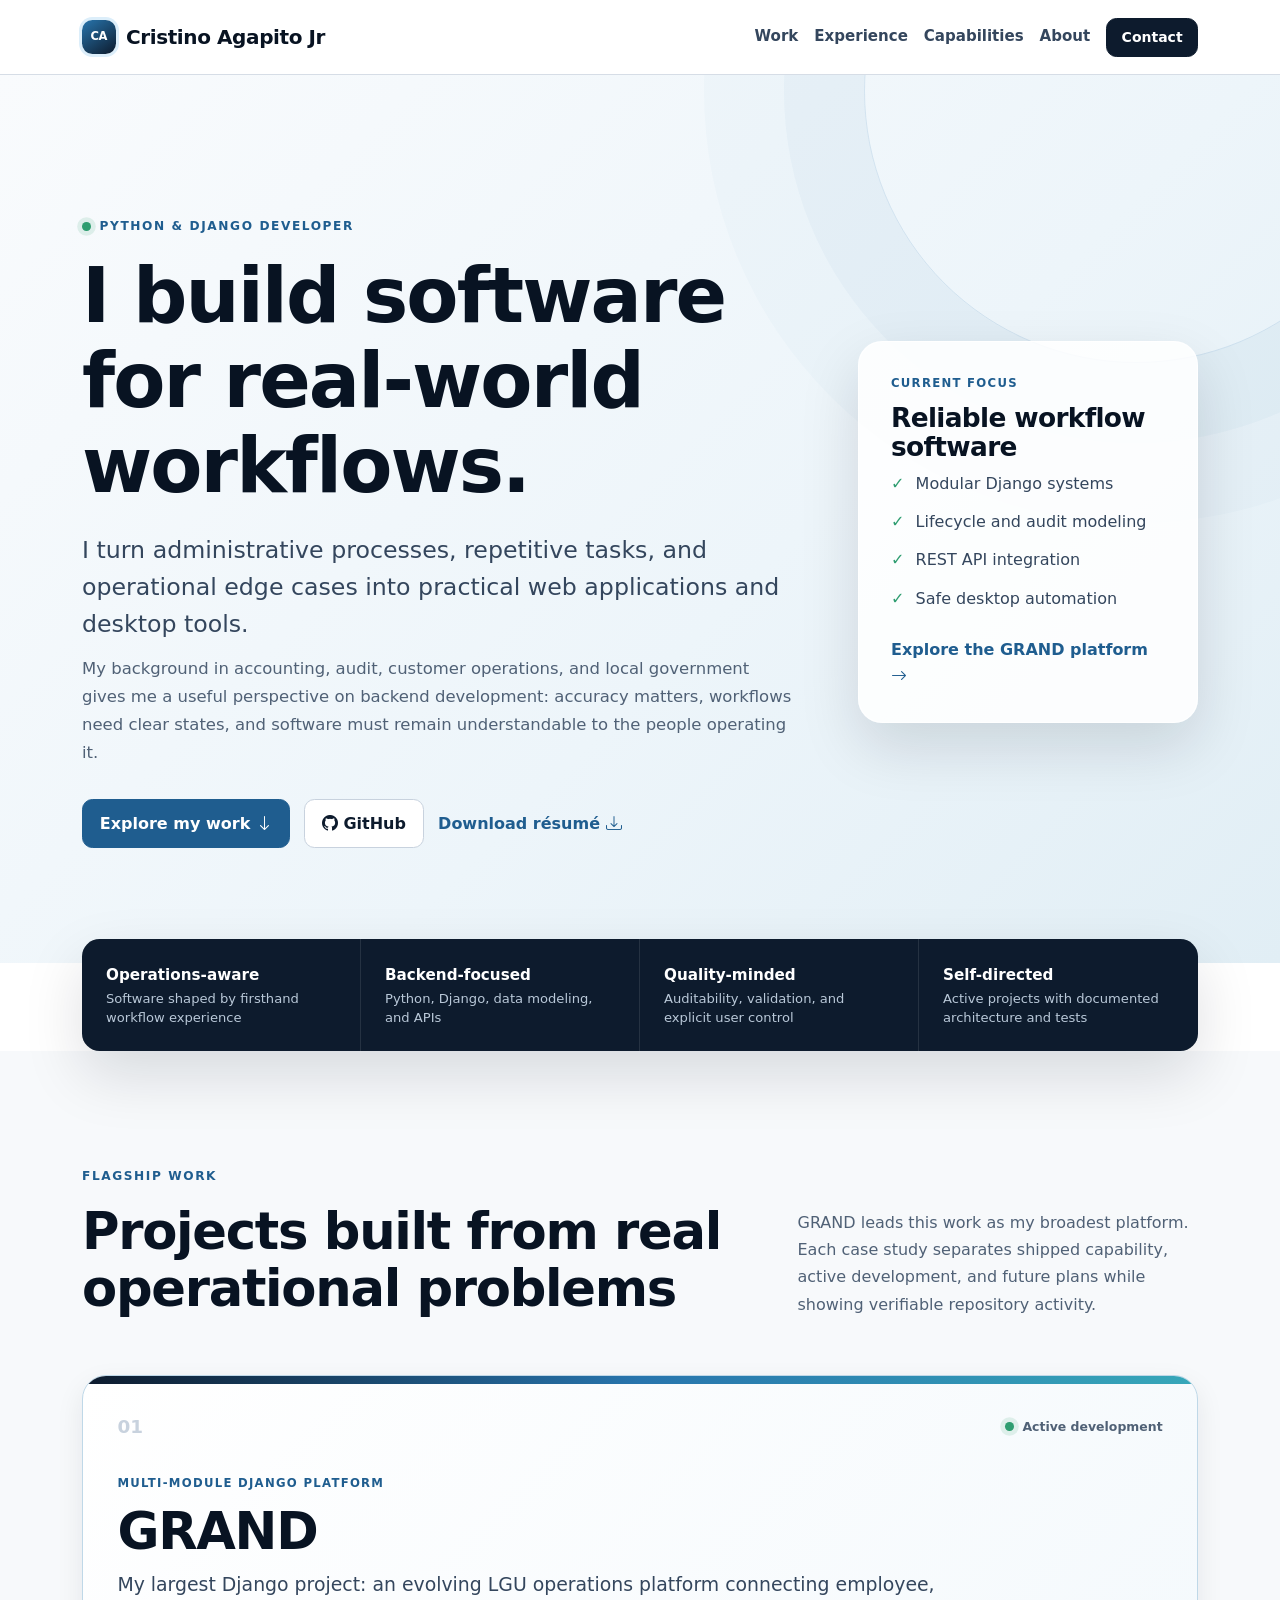
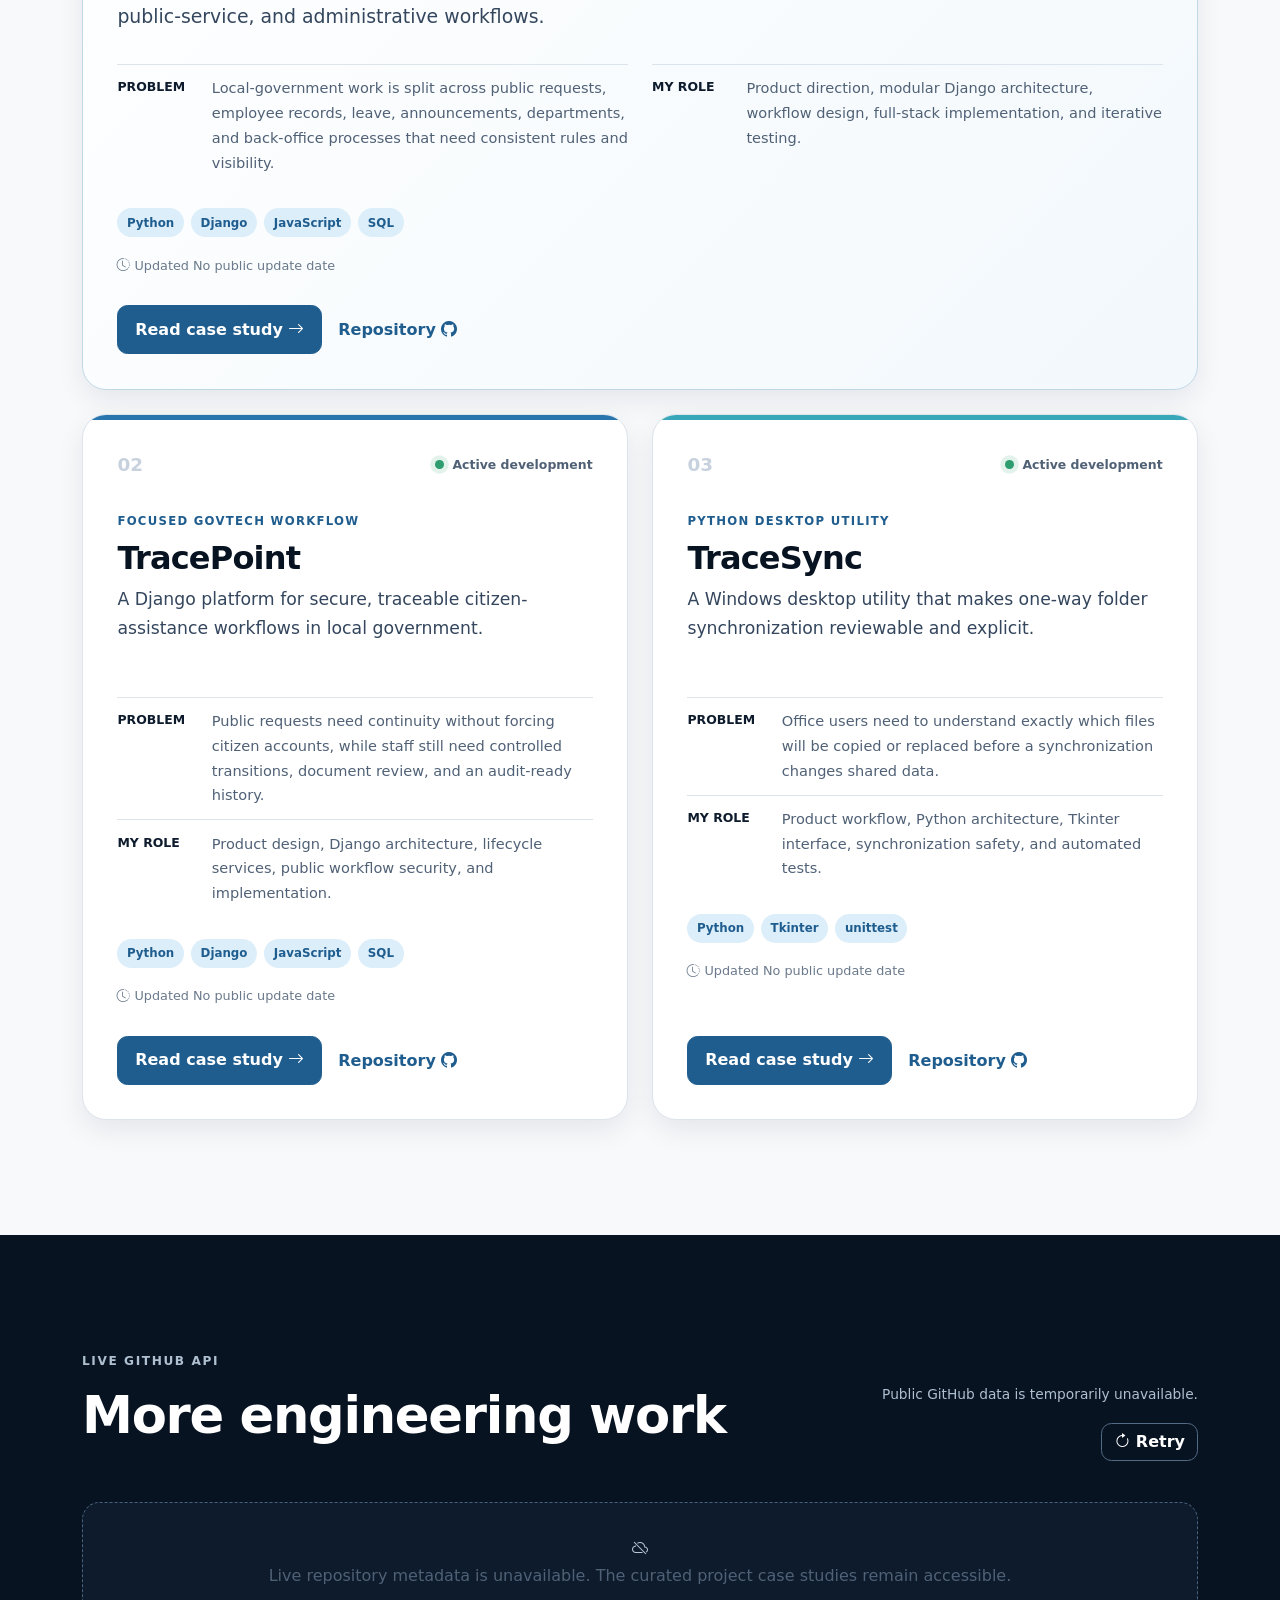
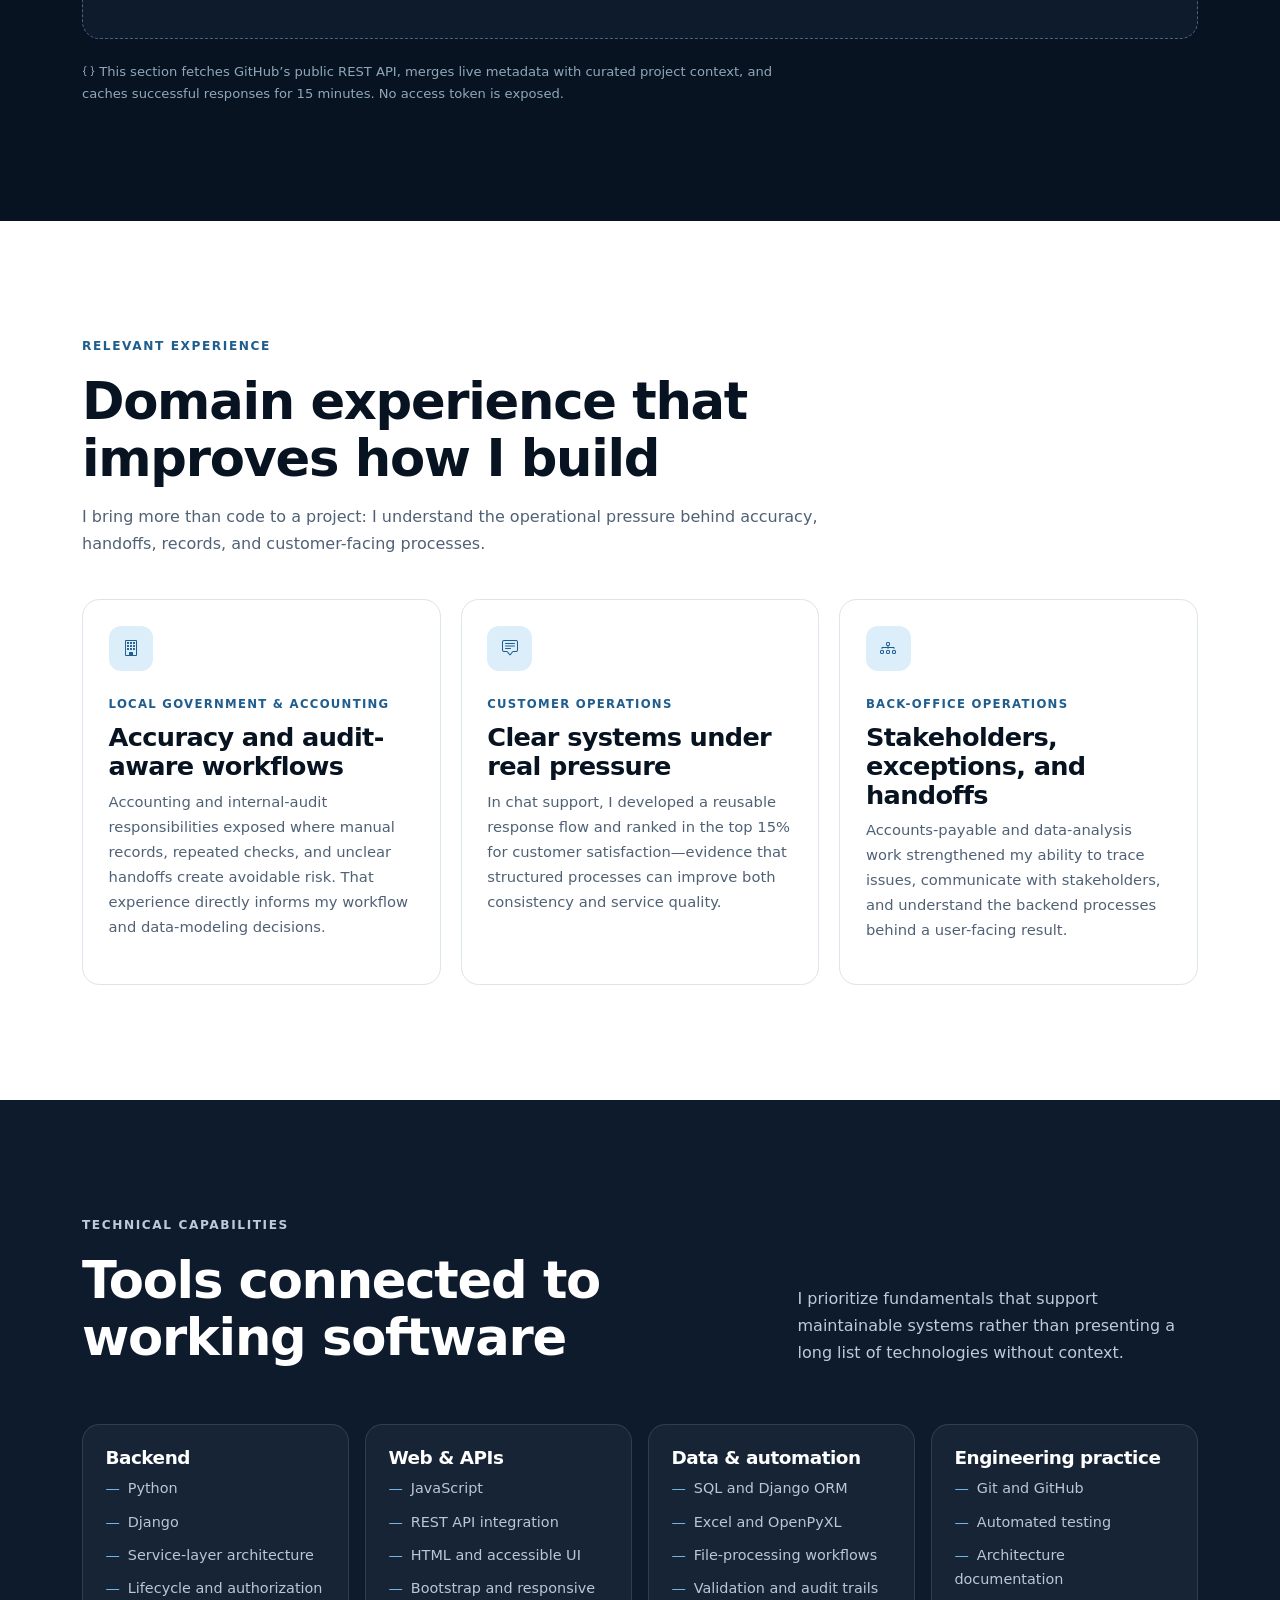
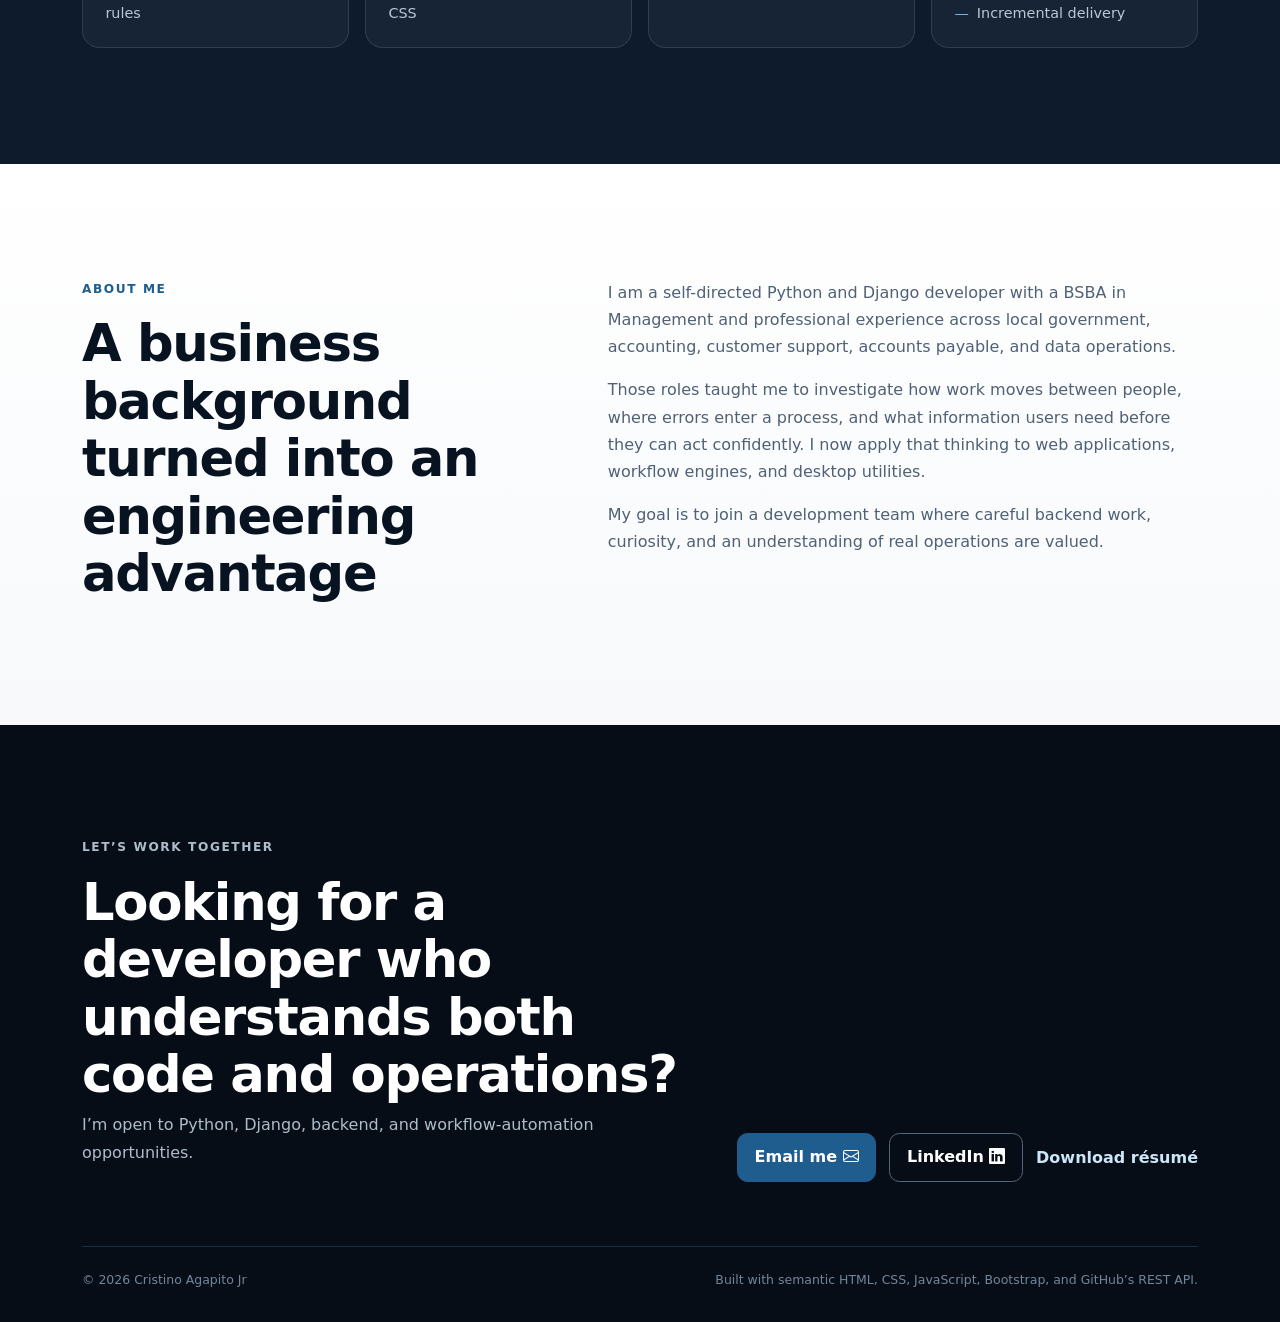
==== commit acafa436: "Feature GRAND in portfolio" ====
--- a/index.html
+++ b/index.html
@@ -40,14 +40,14 @@
           <p class="hero-summary">My background in accounting, audit, customer operations, and local government gives me a useful perspective on backend development: accuracy matters, workflows need clear states, and software must remain understandable to the people operating it.</p>
           <div class="cta-group" aria-label="Primary actions"><a class="btn cta-primary" href="#work">Explore my work <i class="bi bi-arrow-down" aria-hidden="true"></i></a><a class="btn cta-secondary" href="https://github.com/tepong32" target="_blank" rel="noopener noreferrer"><i class="bi bi-github" aria-hidden="true"></i> GitHub</a><a class="text-link" href="/assets/cristino-agapito-resume.pdf" download>Download résumé <i class="bi bi-download" aria-hidden="true"></i></a></div>
         </div>
-        <div class="col-lg-4"><aside class="hero-proof" aria-label="Current engineering focus"><p class="card-label">Current focus</p><h2>Reliable workflow software</h2><ul class="check-list"><li>Django service-layer design</li><li>Lifecycle and audit modeling</li><li>REST API integration</li><li>Safe desktop automation</li></ul><a class="inline-link" href="/projects/tracepoint/">See TracePoint architecture <i class="bi bi-arrow-right" aria-hidden="true"></i></a></aside></div>
+        <div class="col-lg-4"><aside class="hero-proof" aria-label="Current engineering focus"><p class="card-label">Current focus</p><h2>Reliable workflow software</h2><ul class="check-list"><li>Modular Django systems</li><li>Lifecycle and audit modeling</li><li>REST API integration</li><li>Safe desktop automation</li></ul><a class="inline-link" href="/projects/grand/">Explore the GRAND platform <i class="bi bi-arrow-right" aria-hidden="true"></i></a></aside></div>
       </div></div>
     </section>
 
     <section class="proof-strip" aria-label="Professional highlights"><div class="container"><div class="proof-grid"><article><strong>Operations-aware</strong><span>Software shaped by firsthand workflow experience</span></article><article><strong>Backend-focused</strong><span>Python, Django, data modeling, and APIs</span></article><article><strong>Quality-minded</strong><span>Auditability, validation, and explicit user control</span></article><article><strong>Self-directed</strong><span>Active projects with documented architecture and tests</span></article></div></div></section>
 
     <section id="work" class="content-section section-surface"><div class="container">
-      <header class="section-heading split-heading"><div><p class="eyebrow">Flagship work</p><h2>Projects built from real operational problems</h2></div><p>Each case study explains the problem, engineering choices, current state, and verifiable repository activity.</p></header>
+      <header class="section-heading split-heading"><div><p class="eyebrow">Flagship work</p><h2>Projects built from real operational problems</h2></div><p>GRAND leads this work as my broadest platform. Each case study separates shipped capability, active development, and future plans while showing verifiable repository activity.</p></header>
       <div id="featured-projects" class="row g-4" aria-live="polite"></div>
     </div></section>
 
--- a/portfolio-refresh.css
+++ b/portfolio-refresh.css
@@ -1,10 +1,11 @@
 :root{--navy-950:#081322;--navy-900:#0d1b2d;--slate-700:#34465d;--slate-600:#506176;--slate-500:#6a798b;--slate-300:#c8d2de;--slate-200:#dce4ec;--slate-100:#edf2f6;--slate-50:#f7f9fb;--blue-700:#1f5d8f;--blue-600:#2875ad;--blue-100:#dceefa;--cyan-500:#37a7b9;--white:#fff;--success:#2e9d70;--shadow-sm:0 10px 28px rgba(8,19,34,.08);--shadow-lg:0 24px 60px rgba(8,19,34,.13);--radius-sm:.75rem;--radius-md:1.1rem;--radius-lg:1.5rem}
+.eyebrow{flex-wrap:wrap}.project-hero-grid>*,.case-grid>*{min-width:0}
 *{box-sizing:border-box}html{max-width:100%;overflow-x:hidden;scroll-behavior:smooth;scroll-padding-top:5rem}body{max-width:100%;margin:0;overflow-x:hidden;color:var(--navy-900);background:var(--white);font-family:Inter,ui-sans-serif,system-ui,-apple-system,BlinkMacSystemFont,"Segoe UI",sans-serif;font-size:1rem;line-height:1.7;-webkit-font-smoothing:antialiased}h1,h2,h3,h4{color:var(--navy-950);font-weight:760;line-height:1.12;letter-spacing:-.025em}h1{max-width:13ch;font-size:clamp(2.8rem,6vw,4.75rem);overflow-wrap:break-word}h2{font-size:clamp(2rem,4vw,3.25rem)}h3{font-size:clamp(1.25rem,2vw,1.65rem)}p{color:var(--slate-600)}a{color:var(--blue-700)}a:hover{color:var(--blue-600)}:focus-visible{outline:3px solid var(--cyan-500);outline-offset:4px}.skip-link{position:fixed;z-index:2000;top:.75rem;left:.75rem;padding:.65rem 1rem;color:#fff;background:var(--navy-950);border-radius:var(--radius-sm);transform:translateY(-150%)}.skip-link:focus{transform:translateY(0)}
 .site-header{background:rgba(255,255,255,.94);border-bottom:1px solid rgba(200,210,222,.75);backdrop-filter:blur(14px)}.navbar{min-height:4.65rem}.navbar-brand{display:inline-flex;gap:.65rem;align-items:center;color:var(--navy-950);font-weight:750;letter-spacing:-.02em}.brand-mark{display:grid;width:2.1rem;height:2.1rem;place-items:center;color:#fff;background:linear-gradient(145deg,var(--blue-600),var(--navy-900));border-radius:.65rem;box-shadow:0 0 0 3px var(--blue-100);font-size:.72rem;font-weight:850}.nav-link{color:var(--slate-700);font-size:.94rem;font-weight:650}.nav-link:hover,.nav-link.active{color:var(--blue-700)}.nav-cta{color:#fff;background:var(--navy-900);border:1px solid var(--navy-900);padding:.5rem .9rem}.nav-cta:hover{color:#fff;background:var(--blue-700);border-color:var(--blue-700)}.navbar-toggler{border:1px solid var(--slate-300)}
 .hero-section{position:relative;overflow:hidden;padding:clamp(5.5rem,11vw,9rem) 0 clamp(5rem,9vw,7.5rem);background:linear-gradient(135deg,#f9fbfd 0%,#edf5fa 58%,#e1eef5 100%)}.hero-section:before{content:"";position:absolute;width:34rem;height:34rem;top:-16rem;right:-8rem;border:1px solid rgba(40,117,173,.15);border-radius:50%;box-shadow:0 0 0 5rem rgba(40,117,173,.035),0 0 0 10rem rgba(40,117,173,.025)}.eyebrow{display:flex;align-items:center;gap:.55rem;margin-bottom:1rem;color:var(--blue-700);font-size:.76rem;font-weight:800;letter-spacing:.13em;text-transform:uppercase}.status-dot{display:inline-block;flex:0 0 auto;width:.55rem;height:.55rem;background:var(--success);border-radius:50%;box-shadow:0 0 0 .3rem rgba(46,157,112,.13)}.hero-lead{max-width:59ch;margin:1.5rem 0 .8rem;color:var(--slate-700);font-size:clamp(1.2rem,2vw,1.48rem);line-height:1.55}.hero-summary{max-width:68ch;margin-bottom:2rem;font-size:1.03rem}.cta-group{display:flex;flex-wrap:wrap;gap:.9rem;align-items:center}.btn{border-radius:.65rem;font-weight:720}.cta-primary{padding:.72rem 1.05rem;color:#fff;background:var(--blue-700);border:1px solid var(--blue-700)}.cta-primary:hover{color:#fff;background:var(--navy-900);border-color:var(--navy-900);transform:translateY(-1px)}.cta-secondary{padding:.72rem 1.05rem;color:var(--navy-900);background:#fff;border:1px solid var(--slate-300)}.text-link,.inline-link{color:var(--blue-700);font-weight:730;text-decoration:none;text-underline-offset:.22em}.text-link:hover,.inline-link:hover{text-decoration:underline}.hero-proof{position:relative;padding:2rem;background:rgba(255,255,255,.86);border:1px solid rgba(255,255,255,.9);border-radius:var(--radius-lg);box-shadow:var(--shadow-lg)}.hero-proof h2{font-size:1.65rem}.card-label{margin-bottom:.55rem;color:var(--blue-700);font-size:.73rem;font-weight:800;letter-spacing:.11em;text-transform:uppercase}.check-list{display:grid;gap:.7rem;margin:0 0 1.5rem;padding:0;list-style:none;color:var(--slate-700)}.check-list li:before{content:"✓";margin-right:.7rem;color:var(--success);font-weight:900}
 .proof-strip{position:relative;z-index:2;margin-top:-1.5rem}.proof-grid{display:grid;grid-template-columns:repeat(4,1fr);background:var(--navy-900);border-radius:var(--radius-md);box-shadow:var(--shadow-lg)}.proof-grid article{padding:1.5rem;border-right:1px solid rgba(255,255,255,.1)}.proof-grid article:last-child{border:0}.proof-grid strong,.proof-grid span{display:block}.proof-grid strong{color:#fff;font-size:.95rem}.proof-grid span{color:#b9c8d8;font-size:.82rem;line-height:1.45}.content-section{padding:clamp(5rem,9vw,7.5rem) 0}.section-surface{background:var(--slate-50)}.section-dark{color:#fff;background:var(--navy-900)}.section-dark h2,.section-dark h3{color:#fff}.section-dark p{color:#bdcad8}.section-heading{max-width:760px;margin-bottom:2.6rem}.section-heading h2{margin-bottom:1rem}.split-heading{display:grid;grid-template-columns:minmax(0,1.25fr) minmax(18rem,.75fr);gap:3rem;align-items:end;max-width:none}
-.project-card{position:relative;display:flex;flex-direction:column;min-height:34rem;overflow:hidden;padding:clamp(1.5rem,3vw,2.15rem);background:#fff;border:1px solid var(--slate-200);border-radius:var(--radius-lg);box-shadow:var(--shadow-sm)}.project-card:before{content:"";position:absolute;top:0;left:0;width:100%;height:.35rem;background:var(--blue-600)}.project-card.accent-desktop:before{background:var(--cyan-500)}.project-card h3{font-size:2rem}.project-topline{display:flex;justify-content:space-between;align-items:center;margin-bottom:2rem}.project-number{color:var(--slate-300);font-size:1.15rem;font-weight:800}.project-state{display:flex;align-items:center;gap:.55rem;color:var(--slate-600);font-size:.78rem;font-weight:700}.project-summary{min-height:5rem;color:var(--slate-700);font-size:1.08rem}.project-context{margin:1rem 0 1.35rem}.project-context div{display:grid;grid-template-columns:5rem 1fr;gap:.9rem;padding:.7rem 0;border-top:1px solid var(--slate-200)}.project-context dt{font-size:.78rem;font-weight:800;text-transform:uppercase}.project-context dd{margin:0;color:var(--slate-600);font-size:.91rem}.tech-list{display:flex;flex-wrap:wrap;gap:.45rem}.tech-list span{padding:.28rem .6rem;color:var(--blue-700);background:var(--blue-100);border-radius:999px;font-size:.74rem;font-weight:750}.project-meta{display:flex;flex-wrap:wrap;gap:.75rem 1rem;margin-top:1.1rem;color:var(--slate-500);font-size:.8rem}.project-actions{display:flex;flex-wrap:wrap;gap:.9rem 1rem;align-items:center;margin-top:auto;padding-top:1.8rem}
+.project-card{position:relative;display:flex;flex-direction:column;min-height:34rem;overflow:hidden;padding:clamp(1.5rem,3vw,2.15rem);background:#fff;border:1px solid var(--slate-200);border-radius:var(--radius-lg);box-shadow:var(--shadow-sm)}.project-card:before{content:"";position:absolute;top:0;left:0;width:100%;height:.35rem;background:var(--blue-600)}.project-card.accent-platform{min-height:29rem;background:linear-gradient(135deg,#fff 0%,#f2f8fc 100%);border-color:#bfd8e8}.project-card.accent-platform:before{height:.45rem;background:linear-gradient(90deg,var(--navy-900),var(--blue-600),var(--cyan-500))}.project-card.accent-platform .project-summary{max-width:72ch;min-height:0;font-size:1.18rem}.project-card.accent-platform .project-context{display:grid;grid-template-columns:1fr 1fr;gap:1.5rem}.project-card.accent-desktop:before{background:var(--cyan-500)}.project-card h3{font-size:2rem}.project-card.accent-platform h3{font-size:clamp(2.2rem,5vw,3.2rem)}.project-topline{display:flex;justify-content:space-between;align-items:center;margin-bottom:2rem}.project-number{color:var(--slate-300);font-size:1.15rem;font-weight:800}.project-state{display:flex;align-items:center;gap:.55rem;color:var(--slate-600);font-size:.78rem;font-weight:700}.project-summary{min-height:5rem;color:var(--slate-700);font-size:1.08rem}.project-context{margin:1rem 0 1.35rem}.project-context div{display:grid;grid-template-columns:5rem 1fr;gap:.9rem;padding:.7rem 0;border-top:1px solid var(--slate-200)}.project-context dt{font-size:.78rem;font-weight:800;text-transform:uppercase}.project-context dd{margin:0;color:var(--slate-600);font-size:.91rem}.tech-list{display:flex;flex-wrap:wrap;gap:.45rem}.tech-list span{padding:.28rem .6rem;color:var(--blue-700);background:var(--blue-100);border-radius:999px;font-size:.74rem;font-weight:750}.project-meta{display:flex;flex-wrap:wrap;gap:.75rem 1rem;margin-top:1.1rem;color:var(--slate-500);font-size:.8rem}.project-actions{display:flex;flex-wrap:wrap;gap:.9rem 1rem;align-items:center;margin-top:auto;padding-top:1.8rem}
 .api-section{color:#fff;background:var(--navy-950)}.api-section h2{color:#fff}.api-section .section-heading p{color:#aebfd0}.api-controls{text-align:right}.api-status{color:#c9d7e3;font-size:.86rem}.retry-button{color:#fff;border:1px solid #536b84}.repo-grid{display:grid;grid-template-columns:repeat(3,1fr);gap:1rem}.repo-card{display:flex;flex-direction:column;min-height:18rem;padding:1.4rem;background:var(--navy-900);border:1px solid #29405a;border-radius:var(--radius-md)}.repo-card-topline{display:flex;justify-content:space-between;gap:1rem;margin-bottom:1.4rem;color:#8ea4b9;font-family:monospace;font-size:.72rem}.repo-card h3{color:#fff}.repo-card p{color:#b6c6d5;font-size:.9rem}.repo-card .tech-list span{color:#b9ddf5;background:rgba(40,117,173,.25)}.repo-card-footer{display:flex;justify-content:space-between;gap:1rem;margin-top:auto;padding-top:1rem;color:#8ea4b9;border-top:1px solid #29405a;font-size:.78rem}.repo-card-footer a{color:#a8d6f5;font-weight:700;text-decoration:none}.api-note{max-width:86ch;margin:1.4rem 0 0;color:#90a7ba;font-size:.82rem}.empty-state{grid-column:1/-1;padding:2rem;color:#b8c7d4;background:var(--navy-900);border:1px dashed #49627c;border-radius:var(--radius-md);text-align:center}
 .experience-grid{display:grid;grid-template-columns:repeat(3,1fr);gap:1.25rem}.experience-card{padding:1.6rem;border:1px solid var(--slate-200);border-radius:var(--radius-md)}.experience-card p:last-child{font-size:.92rem}.experience-icon{display:grid;width:2.8rem;height:2.8rem;margin-bottom:1.5rem;place-items:center;color:var(--blue-700);background:var(--blue-100);border-radius:.75rem}.capability-grid{display:grid;grid-template-columns:repeat(4,1fr);gap:1rem}.capability-grid article{padding:1.4rem;background:rgba(255,255,255,.045);border:1px solid rgba(255,255,255,.11);border-radius:var(--radius-md)}.capability-grid h3{font-size:1.15rem}.capability-grid ul{display:grid;gap:.55rem;margin:0;padding:0;color:#b9c7d5;list-style:none;font-size:.9rem}.capability-grid li:before{content:"—";margin-right:.5rem;color:#6eb6e6}.about-section{background:linear-gradient(180deg,#fff,var(--slate-50))}.about-grid{display:grid;grid-template-columns:.85fr 1.15fr;gap:clamp(2rem,7vw,6rem)}.about-copy{max-width:66ch}.site-footer{padding:clamp(4.5rem,9vw,7rem) 0 2rem;background:#060d17}.site-footer h2{max-width:18ch;color:#fff}.site-footer p{color:#aebdca}.footer-grid{display:grid;grid-template-columns:1fr auto;gap:3rem;align-items:end}.footer-actions{display:flex;flex-wrap:wrap;justify-content:flex-end;gap:.8rem;align-items:center}.cta-secondary.light{color:#fff;background:transparent;border-color:#536679}.text-link.light{color:#cce6f7}.footer-bottom{display:flex;justify-content:space-between;gap:1rem;margin-top:4rem;padding-top:1.4rem;color:#738699;border-top:1px solid #1e2d3d;font-size:.78rem}.skeleton-block{min-height:18rem;background:linear-gradient(100deg,#10223a 30%,#1b3551 50%,#10223a 70%);background-size:300% 100%;animation:skeleton 1.35s infinite}@keyframes skeleton{from{background-position:100% 0}to{background-position:0 0}}
 .project-hero{padding:clamp(4.5rem,9vw,7rem) 0;background:linear-gradient(145deg,var(--navy-950),#173956)}.project-hero h1{color:#fff}.project-hero .hero-lead,.project-hero p{color:#c1d0dd}.breadcrumb-list{display:flex;gap:.5rem;margin:0 0 2rem;padding:0;list-style:none;font-size:.82rem}.breadcrumb-list li+li:before{content:"/";margin-right:.5rem;color:#71879b}.breadcrumb-list a{color:#a8d6f5}.project-hero-grid{display:grid;grid-template-columns:1.35fr .65fr;gap:3rem;align-items:end}.project-facts{padding:1.5rem;background:rgba(255,255,255,.07);border:1px solid rgba(255,255,255,.13);border-radius:var(--radius-md)}.project-facts div{padding:.8rem 0;border-bottom:1px solid rgba(255,255,255,.1)}.project-facts dt{color:#87a3b9;font-size:.7rem;text-transform:uppercase}.project-facts dd{margin:.25rem 0 0;color:#fff;font-weight:650}.case-grid{display:grid;grid-template-columns:minmax(0,1fr) minmax(18rem,.42fr);gap:4rem}.case-copy section+section{margin-top:4rem}.case-copy h2{font-size:clamp(1.75rem,3vw,2.4rem)}.decision-grid,.quality-grid{display:grid;grid-template-columns:repeat(2,1fr);gap:1rem}.decision-card,.quality-card{padding:1.4rem;background:var(--slate-50);border:1px solid var(--slate-200);border-radius:var(--radius-md)}.decision-card h3,.quality-card h3{font-size:1.1rem}.decision-card p,.quality-card p{margin:0;font-size:.9rem}.case-sidebar{align-self:start;position:sticky;top:6rem}.sidebar-card{padding:1.4rem;background:var(--slate-50);border:1px solid var(--slate-200);border-radius:var(--radius-md)}.sidebar-card+.sidebar-card{margin-top:1rem}.sidebar-card h2{font-size:1.2rem}.feature-list,.roadmap-list{display:grid;gap:.7rem;padding-left:1.15rem;color:var(--slate-600)}.architecture-panel{overflow-x:auto;padding:1.5rem;color:#c8e2f3;background:var(--navy-950);border-radius:var(--radius-md);font-family:monospace;font-size:.84rem;white-space:pre}.product-shot{overflow:hidden;margin:1.5rem 0 0;background:var(--slate-50);border:1px solid var(--slate-200);border-radius:var(--radius-md);box-shadow:var(--shadow-sm)}.product-shot img{display:block;width:100%;height:auto}.product-shot figcaption{padding:.85rem 1rem;color:var(--slate-500);font-size:.8rem}.workflow-visual{display:grid;grid-template-columns:repeat(4,1fr);gap:.75rem;margin-top:1.5rem}.workflow-step{position:relative;padding:1.2rem 1rem;background:#fff;border:1px solid var(--slate-200);border-radius:var(--radius-md);text-align:center}.workflow-step:after{content:"→";position:absolute;right:-.65rem;top:50%;color:var(--blue-600);font-weight:800}.workflow-step:last-child:after{display:none}.workflow-step strong,.workflow-step span{display:block}.workflow-step span{color:var(--slate-500);font-size:.76rem}.activity-shell{padding:1.5rem;background:var(--navy-950);border-radius:var(--radius-lg)}.activity-header{display:flex;justify-content:space-between;align-items:center}.activity-header h2{color:#fff}.activity-status{color:#9cb0c2;font-size:.82rem}.activity-grid{display:grid;grid-template-columns:1fr 1fr;gap:1rem}.activity-panel{padding:1.1rem;background:var(--navy-900);border:1px solid #29405a;border-radius:var(--radius-md)}.activity-panel h3{color:#fff;font-size:1rem}.activity-list{display:grid;gap:.8rem;margin:0;padding:0;list-style:none}.activity-list li,.activity-list a{color:#b8c8d6;font-size:.82rem;text-decoration:none}.activity-list small{display:block;color:#758da3}
-@media(max-width:991px){.proof-grid,.capability-grid{grid-template-columns:repeat(2,1fr)}.split-heading,.footer-grid,.project-hero-grid,.case-grid{grid-template-columns:1fr;gap:1.5rem}.repo-grid,.experience-grid{grid-template-columns:1fr}.case-sidebar{position:static}.workflow-visual{grid-template-columns:repeat(2,1fr)}.footer-actions{justify-content:flex-start}}@media(max-width:575px){.hero-section{padding-top:4.5rem}h1{max-width:10ch;font-size:clamp(2.45rem,13vw,3.45rem)}.navbar-brand{font-size:.96rem}.navbar-brand span:last-child{white-space:nowrap}.cta-group .btn{width:100%}.proof-grid,.capability-grid,.about-grid,.decision-grid,.quality-grid,.activity-grid,.workflow-visual{grid-template-columns:1fr}.proof-grid article{border-right:0;border-bottom:1px solid rgba(255,255,255,.1)}.project-context div{grid-template-columns:1fr}.api-controls{text-align:left}.repo-card-footer,.footer-bottom{flex-direction:column}.workflow-step:after{display:none}}@media(prefers-reduced-motion:reduce){*,*:before,*:after{scroll-behavior:auto!important;animation-duration:.01ms!important;animation-iteration-count:1!important;transition-duration:.01ms!important}}
+@media(max-width:991px){.proof-grid,.capability-grid{grid-template-columns:repeat(2,1fr)}.split-heading,.footer-grid,.project-hero-grid,.case-grid,.project-card.accent-platform .project-context{grid-template-columns:1fr;gap:1.5rem}.repo-grid,.experience-grid{grid-template-columns:1fr}.case-sidebar{position:static}.workflow-visual{grid-template-columns:repeat(2,1fr)}.footer-actions{justify-content:flex-start}}@media(max-width:575px){.hero-section{padding-top:4.5rem}h1{max-width:10ch;font-size:clamp(2.45rem,13vw,3.45rem)}.navbar-brand{font-size:.96rem}.navbar-brand span:last-child{white-space:nowrap}.cta-group .btn{width:100%}.proof-grid,.capability-grid,.about-grid,.decision-grid,.quality-grid,.activity-grid,.workflow-visual{grid-template-columns:1fr}.proof-grid article{border-right:0;border-bottom:1px solid rgba(255,255,255,.1)}.project-context div{grid-template-columns:1fr}.api-controls{text-align:left}.repo-card-footer,.footer-bottom{flex-direction:column}.workflow-step:after{display:none}}@media(prefers-reduced-motion:reduce){*,*:before,*:after{scroll-behavior:auto!important;animation-duration:.01ms!important;animation-iteration-count:1!important;transition-duration:.01ms!important}}
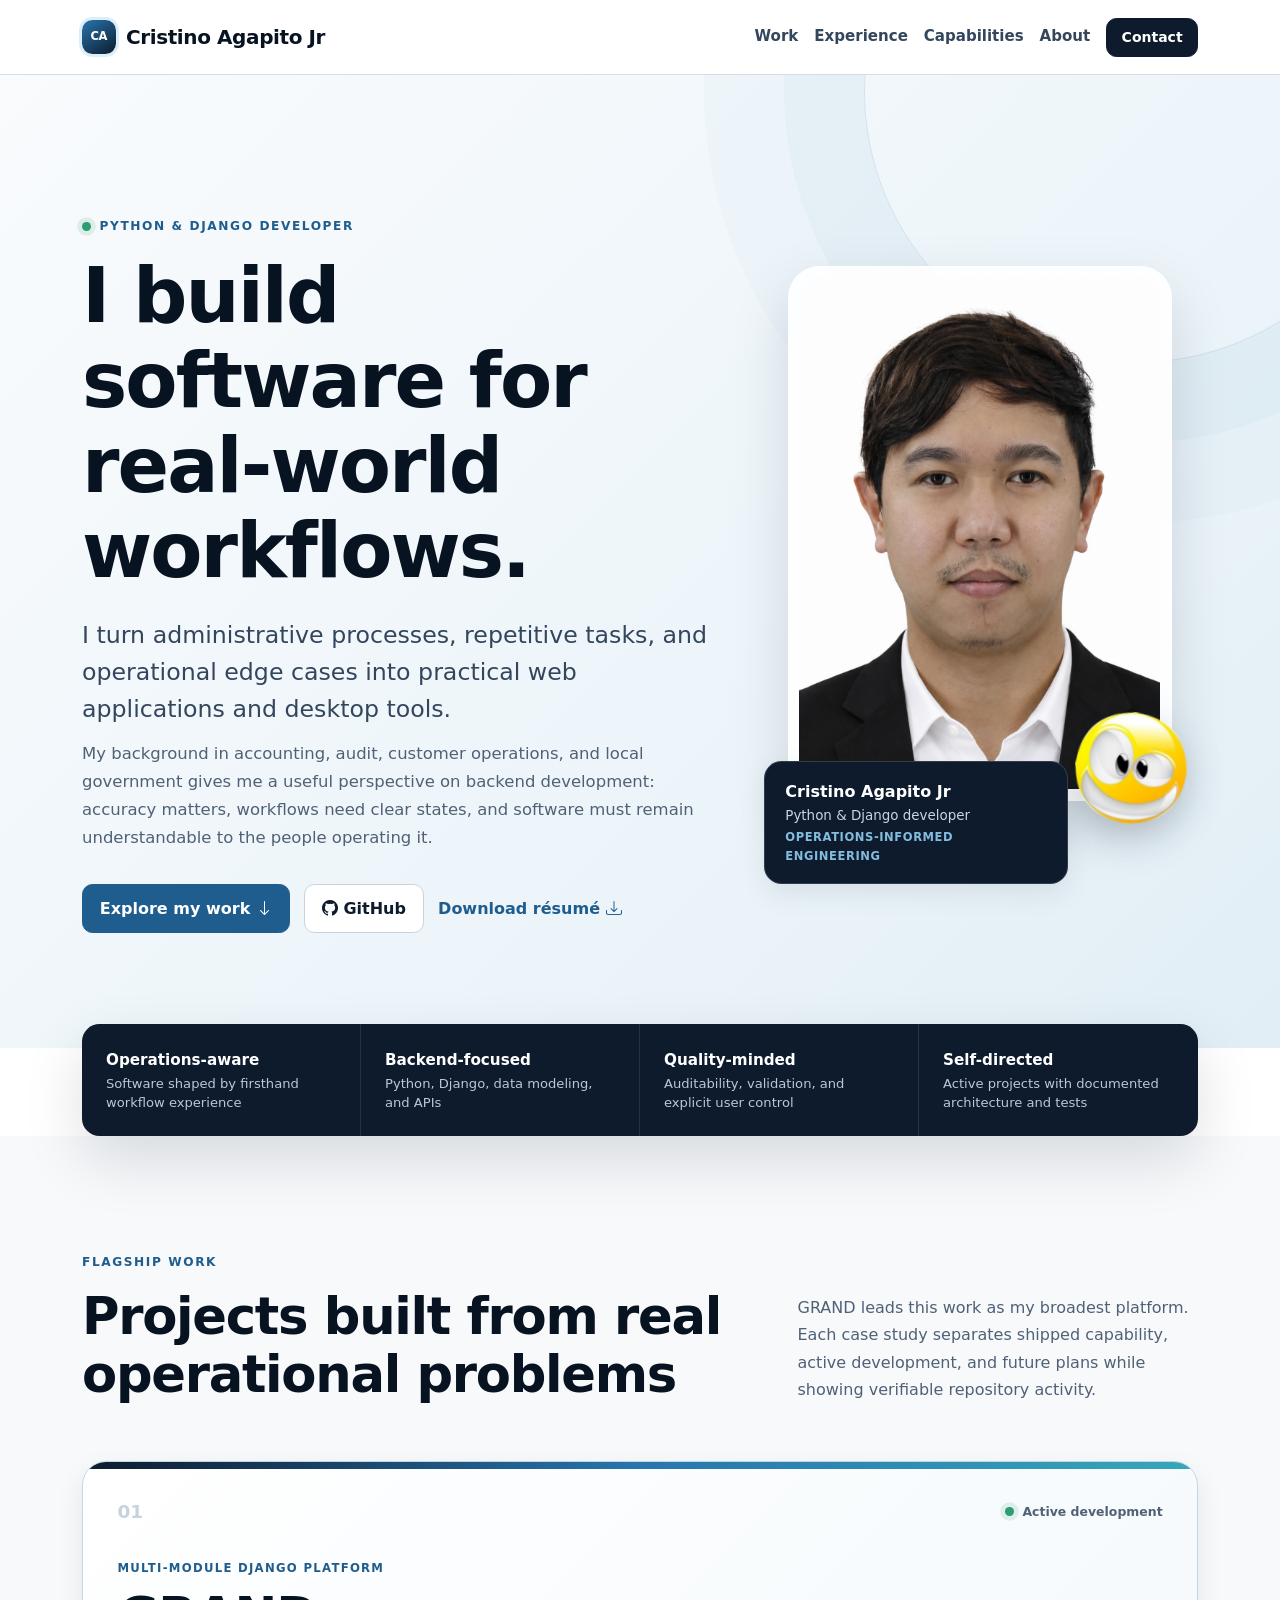
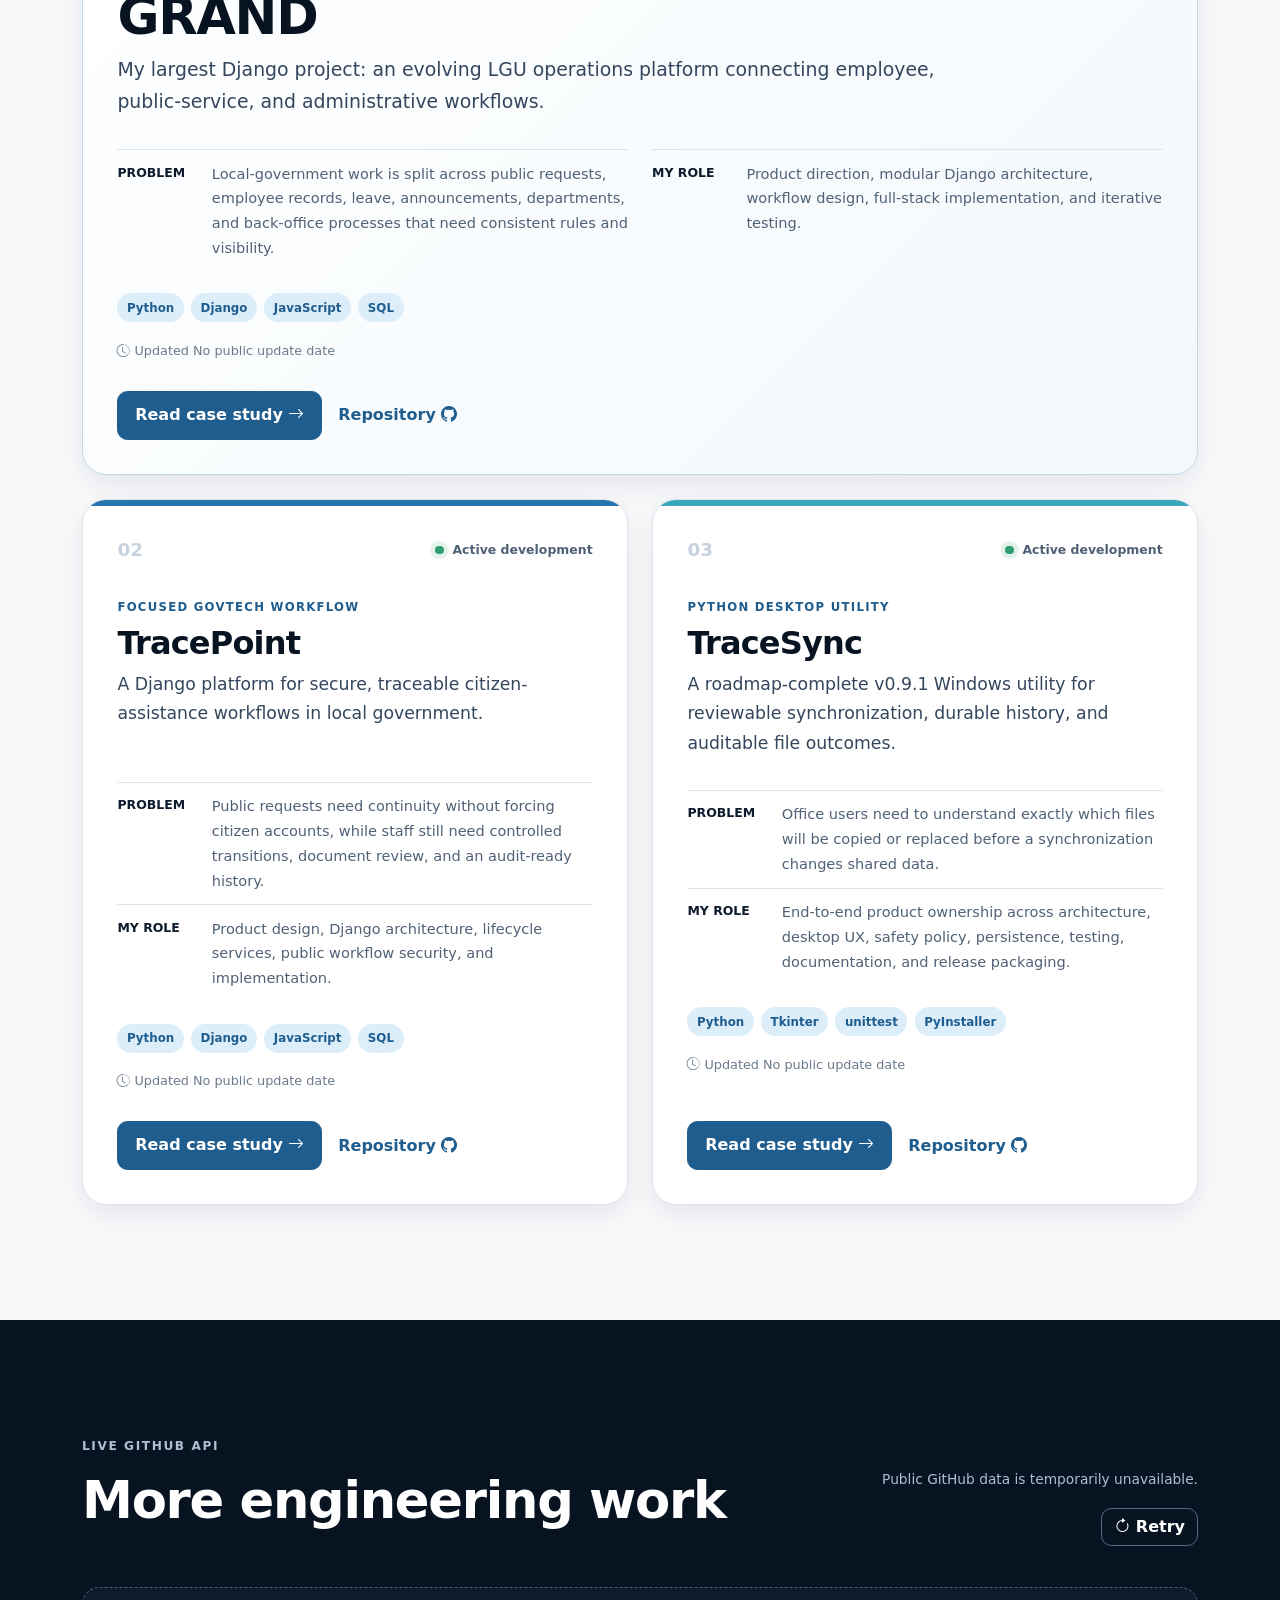
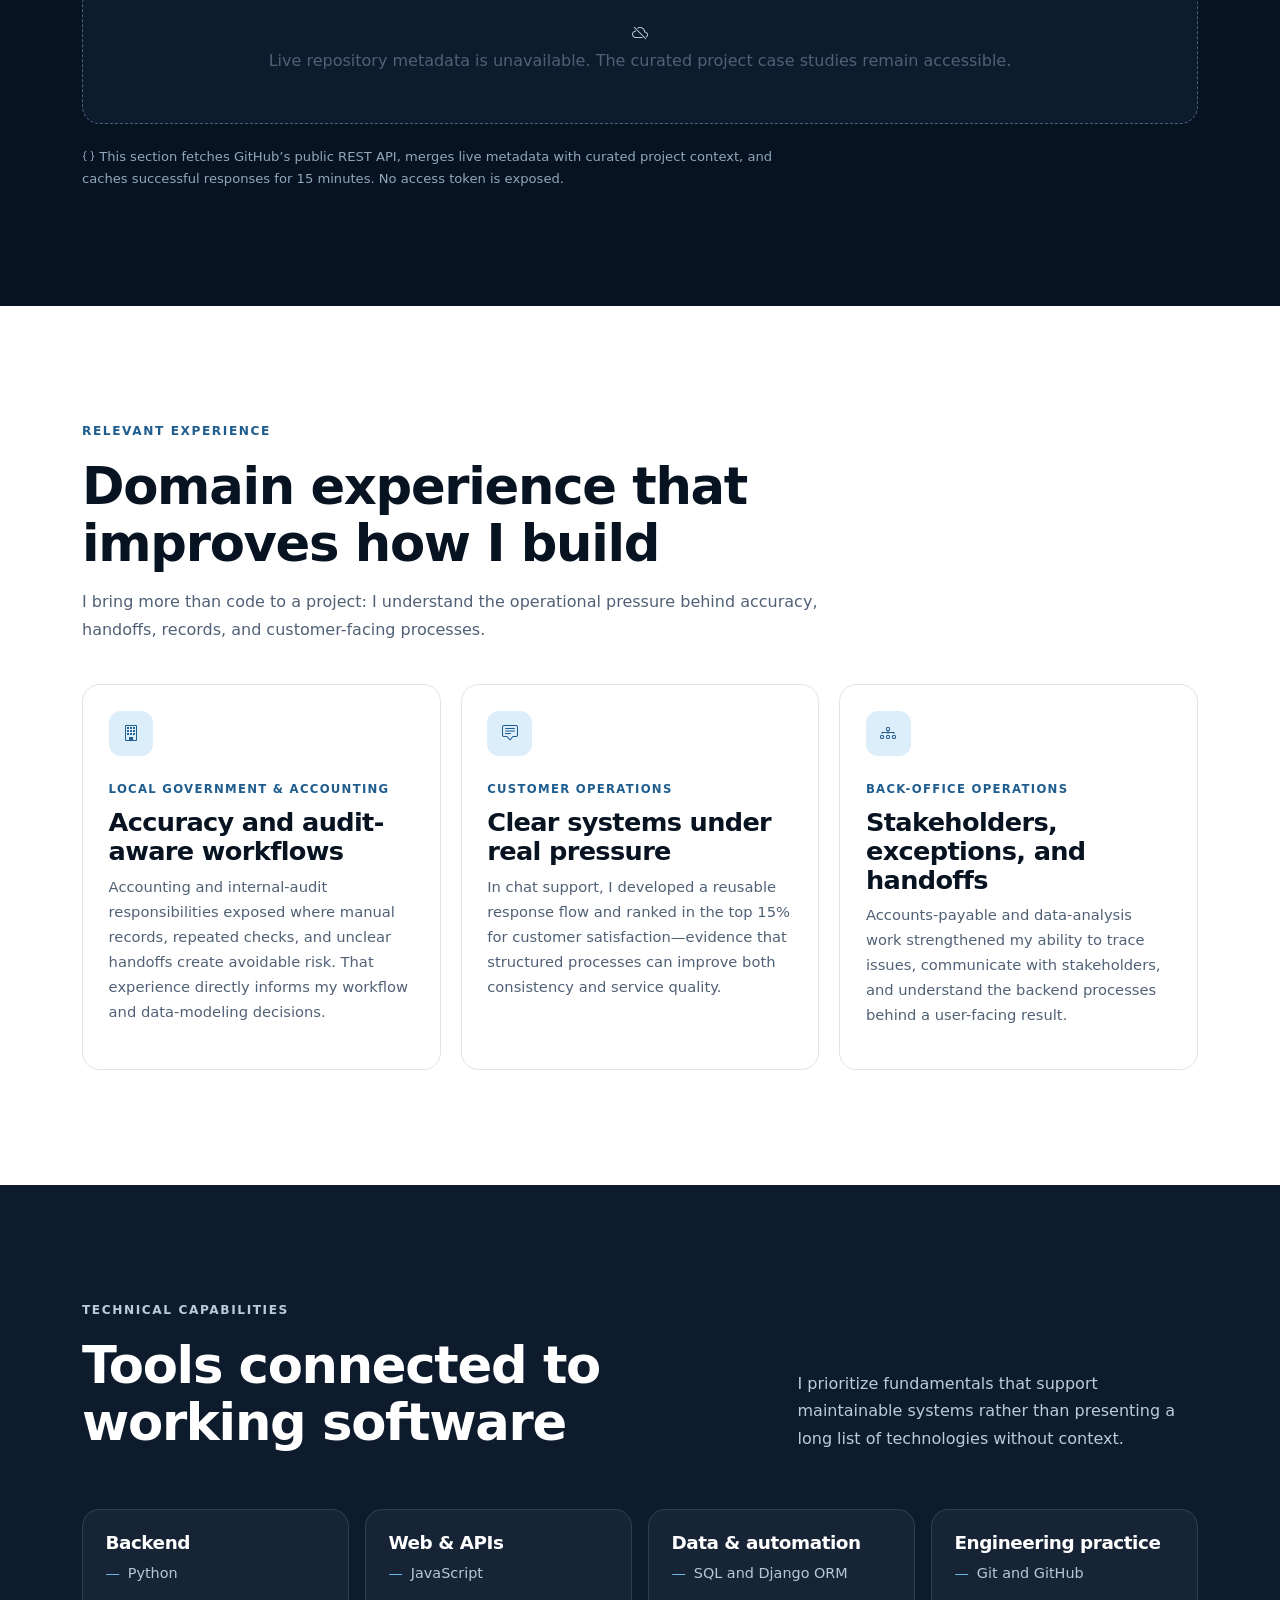
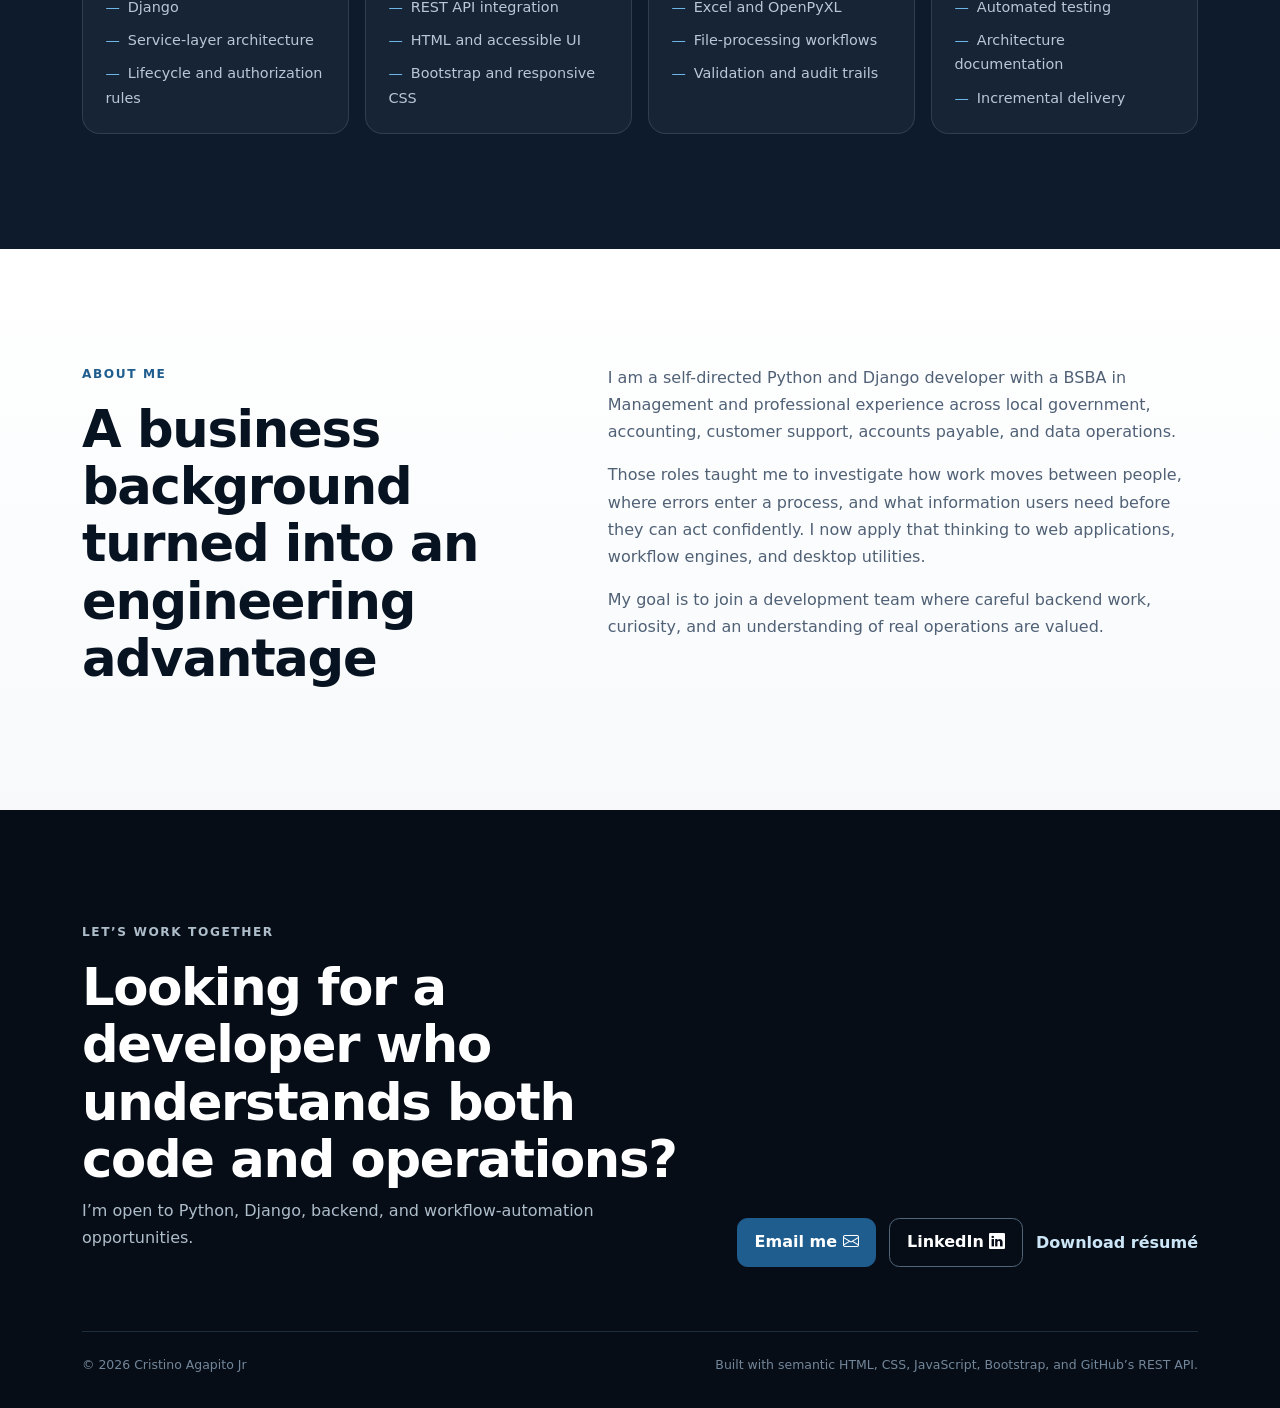
==== commit 4e75fad0: "Showcase portrait and TraceSync v0.9.1" ====
--- a/index.html
+++ b/index.html
@@ -10,8 +10,8 @@
   <meta property="og:title" content="Cristino Agapito Jr | Python &amp; Django Developer">
   <meta property="og:description" content="Operations-aware software development grounded in real administrative workflows.">
   <meta property="og:url" content="https://tepong32.github.io/">
-  <meta property="og:image" content="https://tepong32.github.io/assets/img/smile.png">
-  <meta name="twitter:card" content="summary">
+  <meta property="og:image" content="https://tepong32.github.io/assets/img/profile/cristino-agapito-formal.png">
+  <meta name="twitter:card" content="summary_large_image">
   <link rel="icon" type="image/png" href="/assets/img/smile.png">
   <link href="https://cdn.jsdelivr.net/npm/bootstrap@5.3.8/dist/css/bootstrap.min.css" rel="stylesheet" integrity="sha384-sRIl4kxILFvY47J16cr9ZwB07vP4J8+LH7qKQnuqkuIAvNWLzeN8tE5YBujZqJLB" crossorigin="anonymous">
   <link rel="stylesheet" href="https://cdn.jsdelivr.net/npm/bootstrap-icons@1.13.1/font/bootstrap-icons.min.css">
@@ -33,14 +33,14 @@
   <main id="main-content">
     <section id="home" class="hero-section">
       <div class="container"><div class="row align-items-center g-5">
-        <div class="col-lg-8">
+        <div class="col-lg-7">
           <p class="eyebrow"><span class="status-dot" aria-hidden="true"></span> Python &amp; Django Developer</p>
           <h1>I build software for real-world workflows.</h1>
           <p class="hero-lead">I turn administrative processes, repetitive tasks, and operational edge cases into practical web applications and desktop tools.</p>
           <p class="hero-summary">My background in accounting, audit, customer operations, and local government gives me a useful perspective on backend development: accuracy matters, workflows need clear states, and software must remain understandable to the people operating it.</p>
           <div class="cta-group" aria-label="Primary actions"><a class="btn cta-primary" href="#work">Explore my work <i class="bi bi-arrow-down" aria-hidden="true"></i></a><a class="btn cta-secondary" href="https://github.com/tepong32" target="_blank" rel="noopener noreferrer"><i class="bi bi-github" aria-hidden="true"></i> GitHub</a><a class="text-link" href="/assets/cristino-agapito-resume.pdf" download>Download résumé <i class="bi bi-download" aria-hidden="true"></i></a></div>
         </div>
-        <div class="col-lg-4"><aside class="hero-proof" aria-label="Current engineering focus"><p class="card-label">Current focus</p><h2>Reliable workflow software</h2><ul class="check-list"><li>Modular Django systems</li><li>Lifecycle and audit modeling</li><li>REST API integration</li><li>Safe desktop automation</li></ul><a class="inline-link" href="/projects/grand/">Explore the GRAND platform <i class="bi bi-arrow-right" aria-hidden="true"></i></a></aside></div>
+        <div class="col-lg-5"><figure class="profile-portrait"><div class="profile-frame"><img class="profile-photo" src="/assets/img/profile/cristino-agapito-formal.png" alt="Formal portrait of Cristino Agapito Jr" width="1106" height="1414"><img class="profile-avatar" src="/assets/img/profile/teppy-avatar.png" alt="" width="512" height="512" aria-hidden="true"></div><figcaption><span class="profile-name">Cristino Agapito Jr</span><span>Python &amp; Django developer</span><small>Operations-informed engineering</small></figcaption></figure></div>
       </div></div>
     </section>
 
--- a/portfolio-refresh.css
+++ b/portfolio-refresh.css
@@ -3,9 +3,11 @@
 *{box-sizing:border-box}html{max-width:100%;overflow-x:hidden;scroll-behavior:smooth;scroll-padding-top:5rem}body{max-width:100%;margin:0;overflow-x:hidden;color:var(--navy-900);background:var(--white);font-family:Inter,ui-sans-serif,system-ui,-apple-system,BlinkMacSystemFont,"Segoe UI",sans-serif;font-size:1rem;line-height:1.7;-webkit-font-smoothing:antialiased}h1,h2,h3,h4{color:var(--navy-950);font-weight:760;line-height:1.12;letter-spacing:-.025em}h1{max-width:13ch;font-size:clamp(2.8rem,6vw,4.75rem);overflow-wrap:break-word}h2{font-size:clamp(2rem,4vw,3.25rem)}h3{font-size:clamp(1.25rem,2vw,1.65rem)}p{color:var(--slate-600)}a{color:var(--blue-700)}a:hover{color:var(--blue-600)}:focus-visible{outline:3px solid var(--cyan-500);outline-offset:4px}.skip-link{position:fixed;z-index:2000;top:.75rem;left:.75rem;padding:.65rem 1rem;color:#fff;background:var(--navy-950);border-radius:var(--radius-sm);transform:translateY(-150%)}.skip-link:focus{transform:translateY(0)}
 .site-header{background:rgba(255,255,255,.94);border-bottom:1px solid rgba(200,210,222,.75);backdrop-filter:blur(14px)}.navbar{min-height:4.65rem}.navbar-brand{display:inline-flex;gap:.65rem;align-items:center;color:var(--navy-950);font-weight:750;letter-spacing:-.02em}.brand-mark{display:grid;width:2.1rem;height:2.1rem;place-items:center;color:#fff;background:linear-gradient(145deg,var(--blue-600),var(--navy-900));border-radius:.65rem;box-shadow:0 0 0 3px var(--blue-100);font-size:.72rem;font-weight:850}.nav-link{color:var(--slate-700);font-size:.94rem;font-weight:650}.nav-link:hover,.nav-link.active{color:var(--blue-700)}.nav-cta{color:#fff;background:var(--navy-900);border:1px solid var(--navy-900);padding:.5rem .9rem}.nav-cta:hover{color:#fff;background:var(--blue-700);border-color:var(--blue-700)}.navbar-toggler{border:1px solid var(--slate-300)}
 .hero-section{position:relative;overflow:hidden;padding:clamp(5.5rem,11vw,9rem) 0 clamp(5rem,9vw,7.5rem);background:linear-gradient(135deg,#f9fbfd 0%,#edf5fa 58%,#e1eef5 100%)}.hero-section:before{content:"";position:absolute;width:34rem;height:34rem;top:-16rem;right:-8rem;border:1px solid rgba(40,117,173,.15);border-radius:50%;box-shadow:0 0 0 5rem rgba(40,117,173,.035),0 0 0 10rem rgba(40,117,173,.025)}.eyebrow{display:flex;align-items:center;gap:.55rem;margin-bottom:1rem;color:var(--blue-700);font-size:.76rem;font-weight:800;letter-spacing:.13em;text-transform:uppercase}.status-dot{display:inline-block;flex:0 0 auto;width:.55rem;height:.55rem;background:var(--success);border-radius:50%;box-shadow:0 0 0 .3rem rgba(46,157,112,.13)}.hero-lead{max-width:59ch;margin:1.5rem 0 .8rem;color:var(--slate-700);font-size:clamp(1.2rem,2vw,1.48rem);line-height:1.55}.hero-summary{max-width:68ch;margin-bottom:2rem;font-size:1.03rem}.cta-group{display:flex;flex-wrap:wrap;gap:.9rem;align-items:center}.btn{border-radius:.65rem;font-weight:720}.cta-primary{padding:.72rem 1.05rem;color:#fff;background:var(--blue-700);border:1px solid var(--blue-700)}.cta-primary:hover{color:#fff;background:var(--navy-900);border-color:var(--navy-900);transform:translateY(-1px)}.cta-secondary{padding:.72rem 1.05rem;color:var(--navy-900);background:#fff;border:1px solid var(--slate-300)}.text-link,.inline-link{color:var(--blue-700);font-weight:730;text-decoration:none;text-underline-offset:.22em}.text-link:hover,.inline-link:hover{text-decoration:underline}.hero-proof{position:relative;padding:2rem;background:rgba(255,255,255,.86);border:1px solid rgba(255,255,255,.9);border-radius:var(--radius-lg);box-shadow:var(--shadow-lg)}.hero-proof h2{font-size:1.65rem}.card-label{margin-bottom:.55rem;color:var(--blue-700);font-size:.73rem;font-weight:800;letter-spacing:.11em;text-transform:uppercase}.check-list{display:grid;gap:.7rem;margin:0 0 1.5rem;padding:0;list-style:none;color:var(--slate-700)}.check-list li:before{content:"✓";margin-right:.7rem;color:var(--success);font-weight:900}
+.profile-portrait{position:relative;z-index:1;max-width:24rem;margin:0 auto}.profile-frame{position:relative;padding:.65rem;background:rgba(255,255,255,.88);border:1px solid rgba(255,255,255,.95);border-radius:2rem;box-shadow:var(--shadow-lg)}.profile-photo{display:block;width:100%;height:clamp(28rem,40vw,32rem);object-fit:cover;object-position:center 18%;border-radius:1.5rem}.profile-avatar{position:absolute;right:-1rem;bottom:-1.5rem;width:clamp(5rem,9vw,7rem);height:auto;filter:drop-shadow(0 12px 18px rgba(8,19,34,.2));transform:rotate(5deg)}.profile-portrait figcaption{position:relative;max-width:19rem;margin:-2.5rem 0 0 -1.5rem;padding:1rem 1.3rem;background:var(--navy-900);border:1px solid rgba(255,255,255,.15);border-radius:var(--radius-md);box-shadow:var(--shadow-sm)}.profile-portrait figcaption span,.profile-portrait figcaption small{display:block}.profile-name{color:#fff;font-weight:800}.profile-portrait figcaption span:not(.profile-name){color:#c6d6e4;font-size:.84rem}.profile-portrait figcaption small{color:#84bce0;font-size:.72rem;font-weight:700;letter-spacing:.05em;text-transform:uppercase}
 .proof-strip{position:relative;z-index:2;margin-top:-1.5rem}.proof-grid{display:grid;grid-template-columns:repeat(4,1fr);background:var(--navy-900);border-radius:var(--radius-md);box-shadow:var(--shadow-lg)}.proof-grid article{padding:1.5rem;border-right:1px solid rgba(255,255,255,.1)}.proof-grid article:last-child{border:0}.proof-grid strong,.proof-grid span{display:block}.proof-grid strong{color:#fff;font-size:.95rem}.proof-grid span{color:#b9c8d8;font-size:.82rem;line-height:1.45}.content-section{padding:clamp(5rem,9vw,7.5rem) 0}.section-surface{background:var(--slate-50)}.section-dark{color:#fff;background:var(--navy-900)}.section-dark h2,.section-dark h3{color:#fff}.section-dark p{color:#bdcad8}.section-heading{max-width:760px;margin-bottom:2.6rem}.section-heading h2{margin-bottom:1rem}.split-heading{display:grid;grid-template-columns:minmax(0,1.25fr) minmax(18rem,.75fr);gap:3rem;align-items:end;max-width:none}
 .project-card{position:relative;display:flex;flex-direction:column;min-height:34rem;overflow:hidden;padding:clamp(1.5rem,3vw,2.15rem);background:#fff;border:1px solid var(--slate-200);border-radius:var(--radius-lg);box-shadow:var(--shadow-sm)}.project-card:before{content:"";position:absolute;top:0;left:0;width:100%;height:.35rem;background:var(--blue-600)}.project-card.accent-platform{min-height:29rem;background:linear-gradient(135deg,#fff 0%,#f2f8fc 100%);border-color:#bfd8e8}.project-card.accent-platform:before{height:.45rem;background:linear-gradient(90deg,var(--navy-900),var(--blue-600),var(--cyan-500))}.project-card.accent-platform .project-summary{max-width:72ch;min-height:0;font-size:1.18rem}.project-card.accent-platform .project-context{display:grid;grid-template-columns:1fr 1fr;gap:1.5rem}.project-card.accent-desktop:before{background:var(--cyan-500)}.project-card h3{font-size:2rem}.project-card.accent-platform h3{font-size:clamp(2.2rem,5vw,3.2rem)}.project-topline{display:flex;justify-content:space-between;align-items:center;margin-bottom:2rem}.project-number{color:var(--slate-300);font-size:1.15rem;font-weight:800}.project-state{display:flex;align-items:center;gap:.55rem;color:var(--slate-600);font-size:.78rem;font-weight:700}.project-summary{min-height:5rem;color:var(--slate-700);font-size:1.08rem}.project-context{margin:1rem 0 1.35rem}.project-context div{display:grid;grid-template-columns:5rem 1fr;gap:.9rem;padding:.7rem 0;border-top:1px solid var(--slate-200)}.project-context dt{font-size:.78rem;font-weight:800;text-transform:uppercase}.project-context dd{margin:0;color:var(--slate-600);font-size:.91rem}.tech-list{display:flex;flex-wrap:wrap;gap:.45rem}.tech-list span{padding:.28rem .6rem;color:var(--blue-700);background:var(--blue-100);border-radius:999px;font-size:.74rem;font-weight:750}.project-meta{display:flex;flex-wrap:wrap;gap:.75rem 1rem;margin-top:1.1rem;color:var(--slate-500);font-size:.8rem}.project-actions{display:flex;flex-wrap:wrap;gap:.9rem 1rem;align-items:center;margin-top:auto;padding-top:1.8rem}
 .api-section{color:#fff;background:var(--navy-950)}.api-section h2{color:#fff}.api-section .section-heading p{color:#aebfd0}.api-controls{text-align:right}.api-status{color:#c9d7e3;font-size:.86rem}.retry-button{color:#fff;border:1px solid #536b84}.repo-grid{display:grid;grid-template-columns:repeat(3,1fr);gap:1rem}.repo-card{display:flex;flex-direction:column;min-height:18rem;padding:1.4rem;background:var(--navy-900);border:1px solid #29405a;border-radius:var(--radius-md)}.repo-card-topline{display:flex;justify-content:space-between;gap:1rem;margin-bottom:1.4rem;color:#8ea4b9;font-family:monospace;font-size:.72rem}.repo-card h3{color:#fff}.repo-card p{color:#b6c6d5;font-size:.9rem}.repo-card .tech-list span{color:#b9ddf5;background:rgba(40,117,173,.25)}.repo-card-footer{display:flex;justify-content:space-between;gap:1rem;margin-top:auto;padding-top:1rem;color:#8ea4b9;border-top:1px solid #29405a;font-size:.78rem}.repo-card-footer a{color:#a8d6f5;font-weight:700;text-decoration:none}.api-note{max-width:86ch;margin:1.4rem 0 0;color:#90a7ba;font-size:.82rem}.empty-state{grid-column:1/-1;padding:2rem;color:#b8c7d4;background:var(--navy-900);border:1px dashed #49627c;border-radius:var(--radius-md);text-align:center}
 .experience-grid{display:grid;grid-template-columns:repeat(3,1fr);gap:1.25rem}.experience-card{padding:1.6rem;border:1px solid var(--slate-200);border-radius:var(--radius-md)}.experience-card p:last-child{font-size:.92rem}.experience-icon{display:grid;width:2.8rem;height:2.8rem;margin-bottom:1.5rem;place-items:center;color:var(--blue-700);background:var(--blue-100);border-radius:.75rem}.capability-grid{display:grid;grid-template-columns:repeat(4,1fr);gap:1rem}.capability-grid article{padding:1.4rem;background:rgba(255,255,255,.045);border:1px solid rgba(255,255,255,.11);border-radius:var(--radius-md)}.capability-grid h3{font-size:1.15rem}.capability-grid ul{display:grid;gap:.55rem;margin:0;padding:0;color:#b9c7d5;list-style:none;font-size:.9rem}.capability-grid li:before{content:"—";margin-right:.5rem;color:#6eb6e6}.about-section{background:linear-gradient(180deg,#fff,var(--slate-50))}.about-grid{display:grid;grid-template-columns:.85fr 1.15fr;gap:clamp(2rem,7vw,6rem)}.about-copy{max-width:66ch}.site-footer{padding:clamp(4.5rem,9vw,7rem) 0 2rem;background:#060d17}.site-footer h2{max-width:18ch;color:#fff}.site-footer p{color:#aebdca}.footer-grid{display:grid;grid-template-columns:1fr auto;gap:3rem;align-items:end}.footer-actions{display:flex;flex-wrap:wrap;justify-content:flex-end;gap:.8rem;align-items:center}.cta-secondary.light{color:#fff;background:transparent;border-color:#536679}.text-link.light{color:#cce6f7}.footer-bottom{display:flex;justify-content:space-between;gap:1rem;margin-top:4rem;padding-top:1.4rem;color:#738699;border-top:1px solid #1e2d3d;font-size:.78rem}.skeleton-block{min-height:18rem;background:linear-gradient(100deg,#10223a 30%,#1b3551 50%,#10223a 70%);background-size:300% 100%;animation:skeleton 1.35s infinite}@keyframes skeleton{from{background-position:100% 0}to{background-position:0 0}}
 .project-hero{padding:clamp(4.5rem,9vw,7rem) 0;background:linear-gradient(145deg,var(--navy-950),#173956)}.project-hero h1{color:#fff}.project-hero .hero-lead,.project-hero p{color:#c1d0dd}.breadcrumb-list{display:flex;gap:.5rem;margin:0 0 2rem;padding:0;list-style:none;font-size:.82rem}.breadcrumb-list li+li:before{content:"/";margin-right:.5rem;color:#71879b}.breadcrumb-list a{color:#a8d6f5}.project-hero-grid{display:grid;grid-template-columns:1.35fr .65fr;gap:3rem;align-items:end}.project-facts{padding:1.5rem;background:rgba(255,255,255,.07);border:1px solid rgba(255,255,255,.13);border-radius:var(--radius-md)}.project-facts div{padding:.8rem 0;border-bottom:1px solid rgba(255,255,255,.1)}.project-facts dt{color:#87a3b9;font-size:.7rem;text-transform:uppercase}.project-facts dd{margin:.25rem 0 0;color:#fff;font-weight:650}.case-grid{display:grid;grid-template-columns:minmax(0,1fr) minmax(18rem,.42fr);gap:4rem}.case-copy section+section{margin-top:4rem}.case-copy h2{font-size:clamp(1.75rem,3vw,2.4rem)}.decision-grid,.quality-grid{display:grid;grid-template-columns:repeat(2,1fr);gap:1rem}.decision-card,.quality-card{padding:1.4rem;background:var(--slate-50);border:1px solid var(--slate-200);border-radius:var(--radius-md)}.decision-card h3,.quality-card h3{font-size:1.1rem}.decision-card p,.quality-card p{margin:0;font-size:.9rem}.case-sidebar{align-self:start;position:sticky;top:6rem}.sidebar-card{padding:1.4rem;background:var(--slate-50);border:1px solid var(--slate-200);border-radius:var(--radius-md)}.sidebar-card+.sidebar-card{margin-top:1rem}.sidebar-card h2{font-size:1.2rem}.feature-list,.roadmap-list{display:grid;gap:.7rem;padding-left:1.15rem;color:var(--slate-600)}.architecture-panel{overflow-x:auto;padding:1.5rem;color:#c8e2f3;background:var(--navy-950);border-radius:var(--radius-md);font-family:monospace;font-size:.84rem;white-space:pre}.product-shot{overflow:hidden;margin:1.5rem 0 0;background:var(--slate-50);border:1px solid var(--slate-200);border-radius:var(--radius-md);box-shadow:var(--shadow-sm)}.product-shot img{display:block;width:100%;height:auto}.product-shot figcaption{padding:.85rem 1rem;color:var(--slate-500);font-size:.8rem}.workflow-visual{display:grid;grid-template-columns:repeat(4,1fr);gap:.75rem;margin-top:1.5rem}.workflow-step{position:relative;padding:1.2rem 1rem;background:#fff;border:1px solid var(--slate-200);border-radius:var(--radius-md);text-align:center}.workflow-step:after{content:"→";position:absolute;right:-.65rem;top:50%;color:var(--blue-600);font-weight:800}.workflow-step:last-child:after{display:none}.workflow-step strong,.workflow-step span{display:block}.workflow-step span{color:var(--slate-500);font-size:.76rem}.activity-shell{padding:1.5rem;background:var(--navy-950);border-radius:var(--radius-lg)}.activity-header{display:flex;justify-content:space-between;align-items:center}.activity-header h2{color:#fff}.activity-status{color:#9cb0c2;font-size:.82rem}.activity-grid{display:grid;grid-template-columns:1fr 1fr;gap:1rem}.activity-panel{padding:1.1rem;background:var(--navy-900);border:1px solid #29405a;border-radius:var(--radius-md)}.activity-panel h3{color:#fff;font-size:1rem}.activity-list{display:grid;gap:.8rem;margin:0;padding:0;list-style:none}.activity-list li,.activity-list a{color:#b8c8d6;font-size:.82rem;text-decoration:none}.activity-list small{display:block;color:#758da3}
-@media(max-width:991px){.proof-grid,.capability-grid{grid-template-columns:repeat(2,1fr)}.split-heading,.footer-grid,.project-hero-grid,.case-grid,.project-card.accent-platform .project-context{grid-template-columns:1fr;gap:1.5rem}.repo-grid,.experience-grid{grid-template-columns:1fr}.case-sidebar{position:static}.workflow-visual{grid-template-columns:repeat(2,1fr)}.footer-actions{justify-content:flex-start}}@media(max-width:575px){.hero-section{padding-top:4.5rem}h1{max-width:10ch;font-size:clamp(2.45rem,13vw,3.45rem)}.navbar-brand{font-size:.96rem}.navbar-brand span:last-child{white-space:nowrap}.cta-group .btn{width:100%}.proof-grid,.capability-grid,.about-grid,.decision-grid,.quality-grid,.activity-grid,.workflow-visual{grid-template-columns:1fr}.proof-grid article{border-right:0;border-bottom:1px solid rgba(255,255,255,.1)}.project-context div{grid-template-columns:1fr}.api-controls{text-align:left}.repo-card-footer,.footer-bottom{flex-direction:column}.workflow-step:after{display:none}}@media(prefers-reduced-motion:reduce){*,*:before,*:after{scroll-behavior:auto!important;animation-duration:.01ms!important;animation-iteration-count:1!important;transition-duration:.01ms!important}}
+.release-card{overflow:hidden;background:linear-gradient(145deg,var(--navy-950),#173956);border:1px solid #284965;border-radius:var(--radius-lg);box-shadow:var(--shadow-lg)}.release-card-main{display:flex;gap:1.25rem;align-items:center;padding:1.6rem}.release-card h3{margin-bottom:.35rem;color:#fff}.release-card p{margin:0;color:#b8cada}.release-icon{display:grid;flex:0 0 auto;width:3.5rem;height:3.5rem;place-items:center;color:#fff;background:var(--blue-600);border-radius:1rem;font-size:1.5rem}.release-facts{display:grid;grid-template-columns:.7fr .6fr 2.7fr;margin:0;border-top:1px solid #294b66;border-bottom:1px solid #294b66}.release-facts div{min-width:0;padding:1rem 1.2rem;border-right:1px solid #294b66}.release-facts div:last-child{border:0}.release-facts dt{color:#82a4bd;font-size:.68rem;font-weight:800;letter-spacing:.08em;text-transform:uppercase}.release-facts dd{margin:.25rem 0 0;color:#fff;font-size:.85rem}.release-facts code{display:block;overflow-wrap:anywhere;color:#b9e4ff;font-size:.7rem}.release-actions{display:flex;gap:1rem;align-items:center;padding:1.25rem 1.6rem}.release-actions p{font-size:.76rem;line-height:1.45}
+@media(max-width:991px){.proof-grid,.capability-grid{grid-template-columns:repeat(2,1fr)}.split-heading,.footer-grid,.project-hero-grid,.case-grid,.project-card.accent-platform .project-context{grid-template-columns:1fr;gap:1.5rem}.repo-grid,.experience-grid{grid-template-columns:1fr}.case-sidebar{position:static}.workflow-visual{grid-template-columns:repeat(2,1fr)}.footer-actions{justify-content:flex-start}.profile-portrait{margin-top:1rem}.release-facts{grid-template-columns:1fr 1fr}.release-facts div:nth-child(2){border-right:0}.release-facts div:last-child{grid-column:1/-1;border-top:1px solid #294b66}}@media(max-width:575px){.hero-section{padding-top:4.5rem}h1{max-width:10ch;font-size:clamp(2.45rem,13vw,3.45rem)}.navbar-brand{font-size:.96rem}.navbar-brand span:last-child{white-space:nowrap}.cta-group .btn{width:100%}.proof-grid,.capability-grid,.about-grid,.decision-grid,.quality-grid,.activity-grid,.workflow-visual,.release-facts{grid-template-columns:1fr}.proof-grid article{border-right:0;border-bottom:1px solid rgba(255,255,255,.1)}.project-context div{grid-template-columns:1fr}.api-controls{text-align:left}.repo-card-footer,.footer-bottom,.release-actions{flex-direction:column;align-items:stretch}.workflow-step:after{display:none}.profile-portrait figcaption{margin:-2rem 1rem 0}.profile-avatar{right:.1rem;bottom:-1rem}.release-facts div,.release-facts div:nth-child(2),.release-facts div:last-child{grid-column:auto;border-right:0;border-top:1px solid #294b66}.release-card-main{align-items:flex-start}.release-actions .btn{width:100%}}@media(prefers-reduced-motion:reduce){*,*:before,*:after{scroll-behavior:auto!important;animation-duration:.01ms!important;animation-iteration-count:1!important;transition-duration:.01ms!important}}
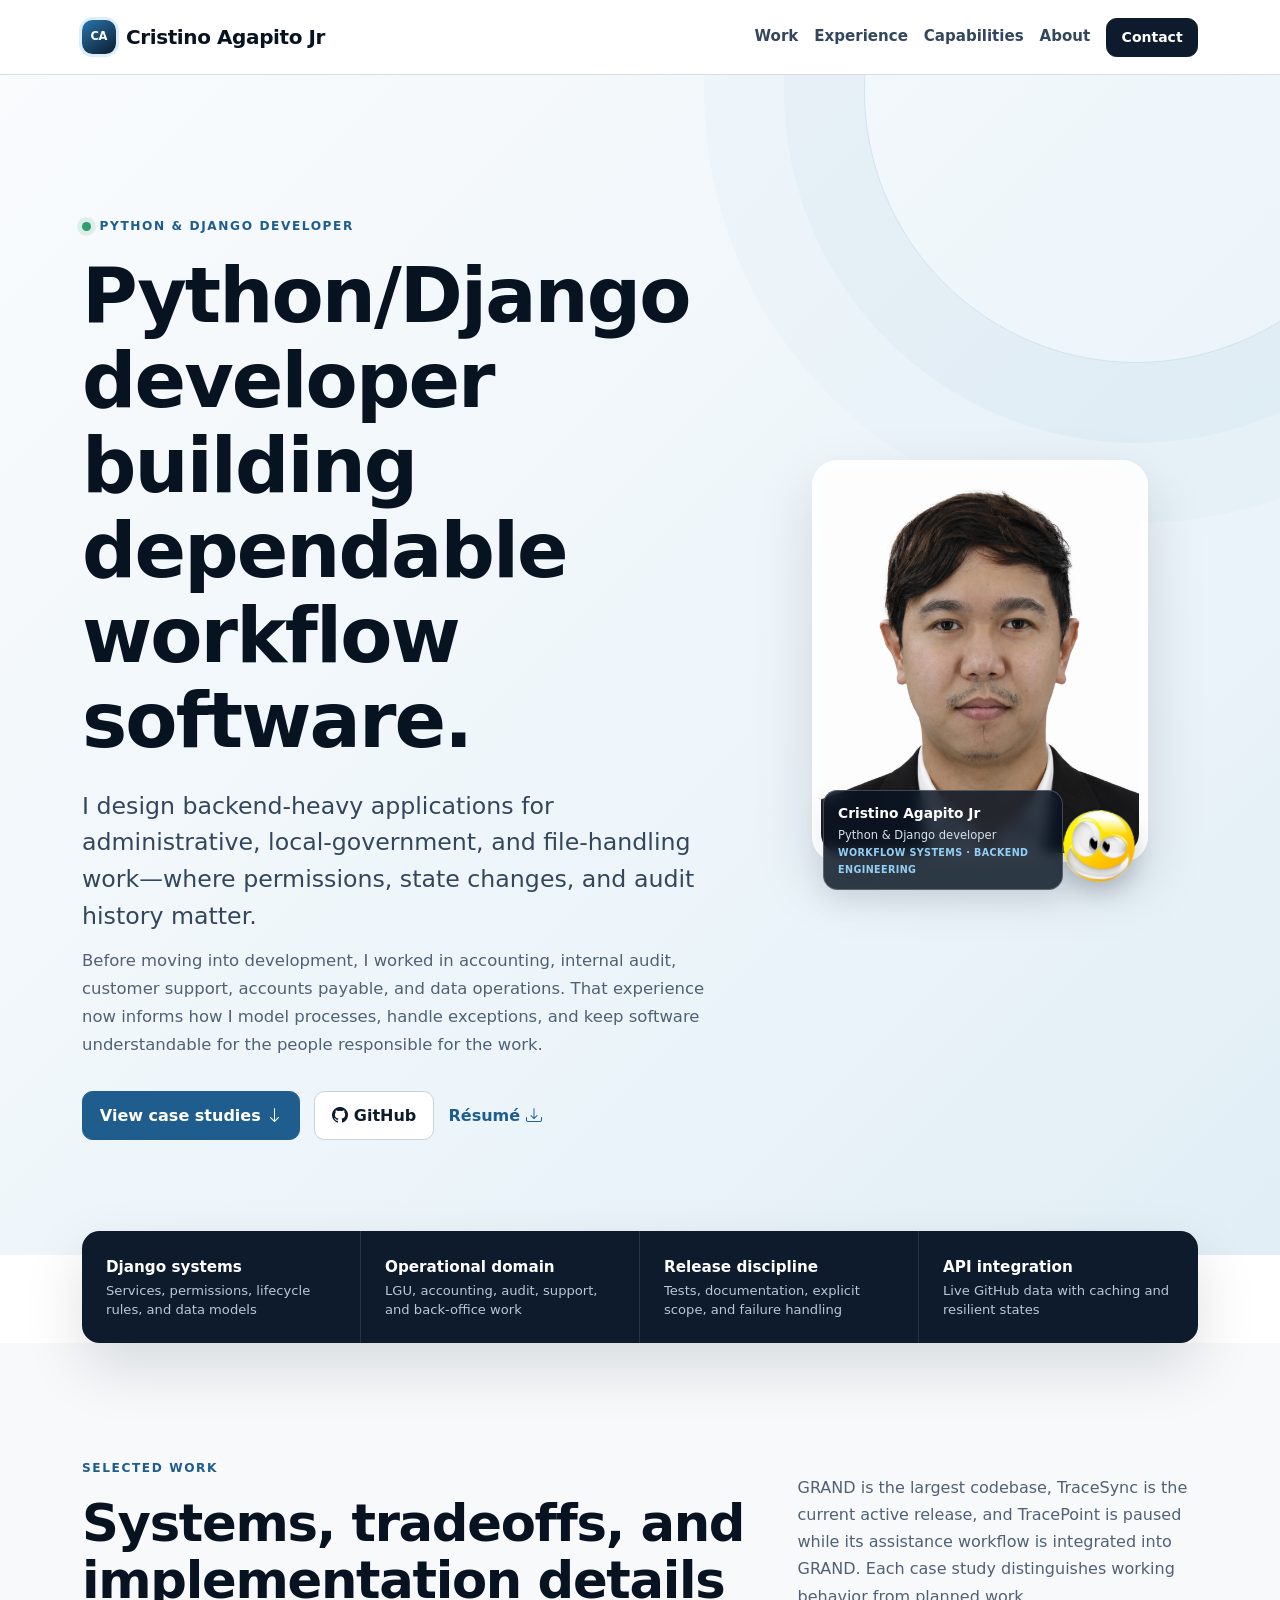
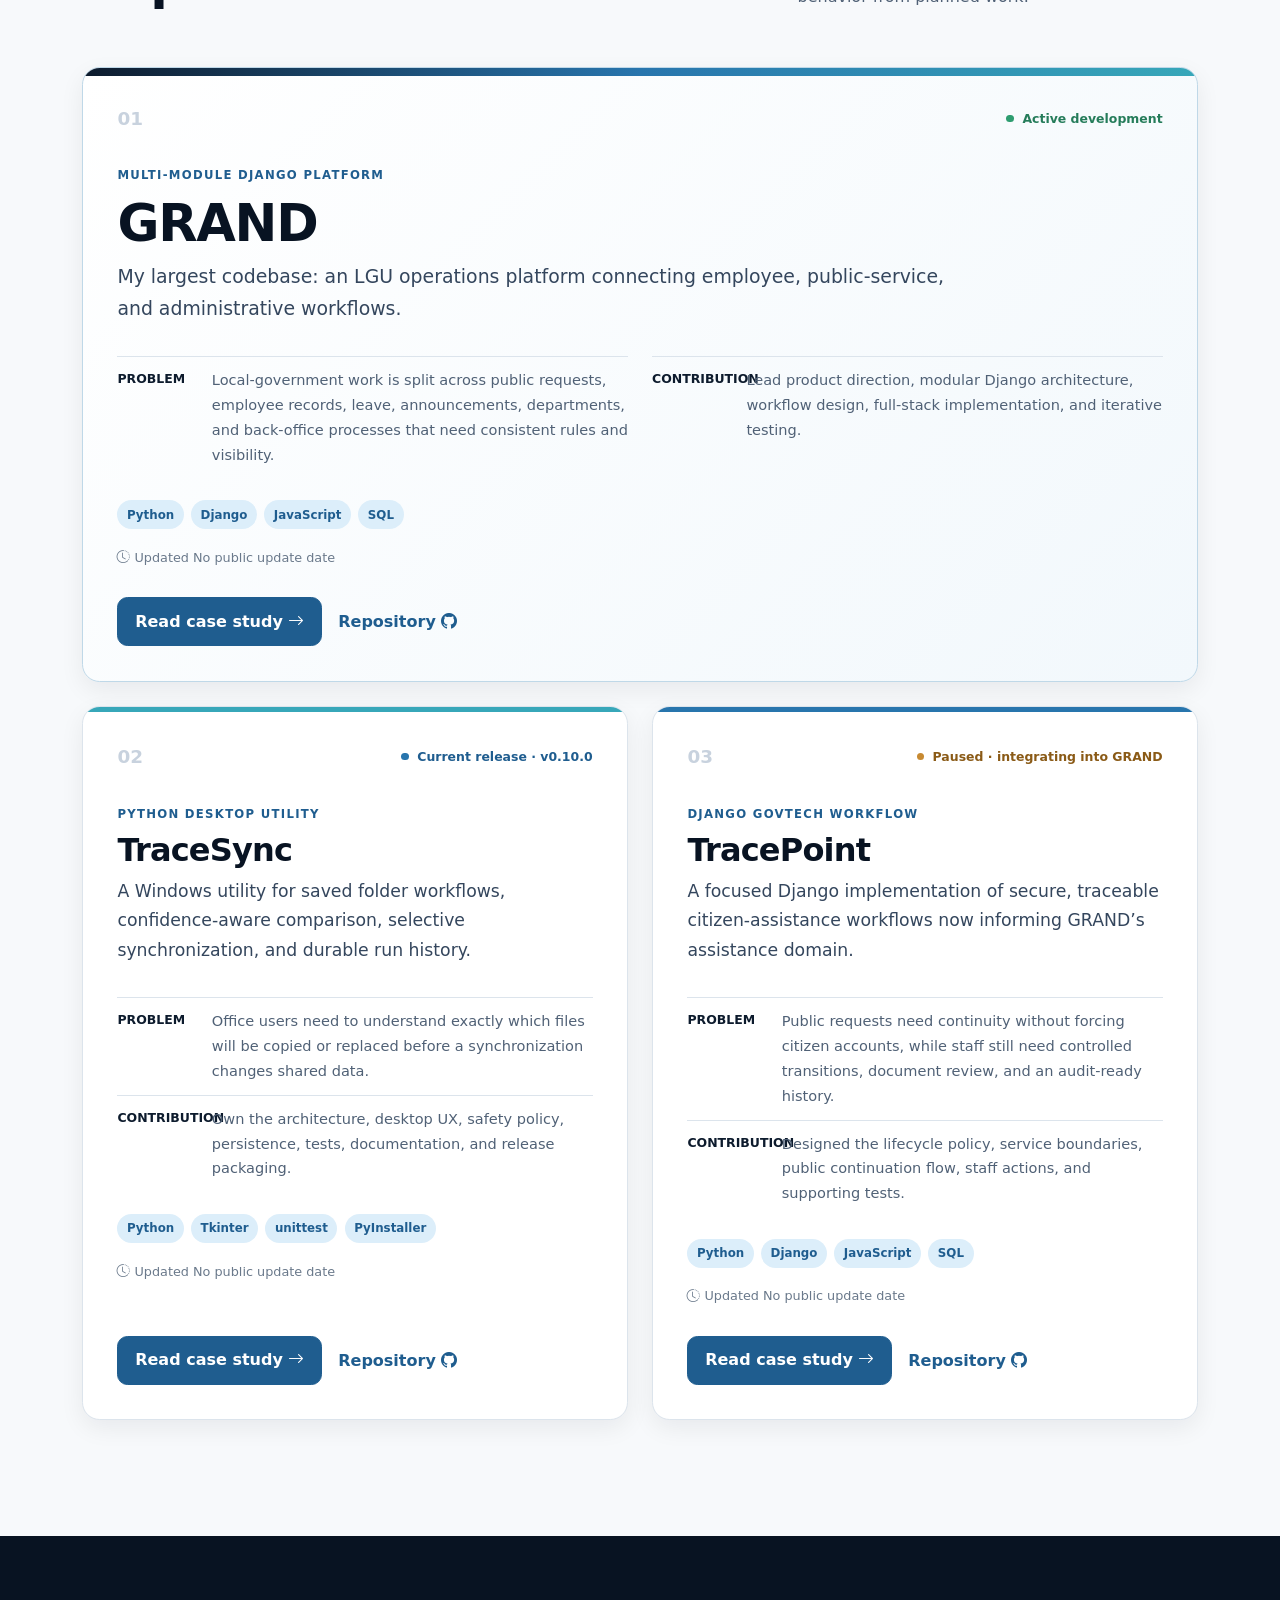
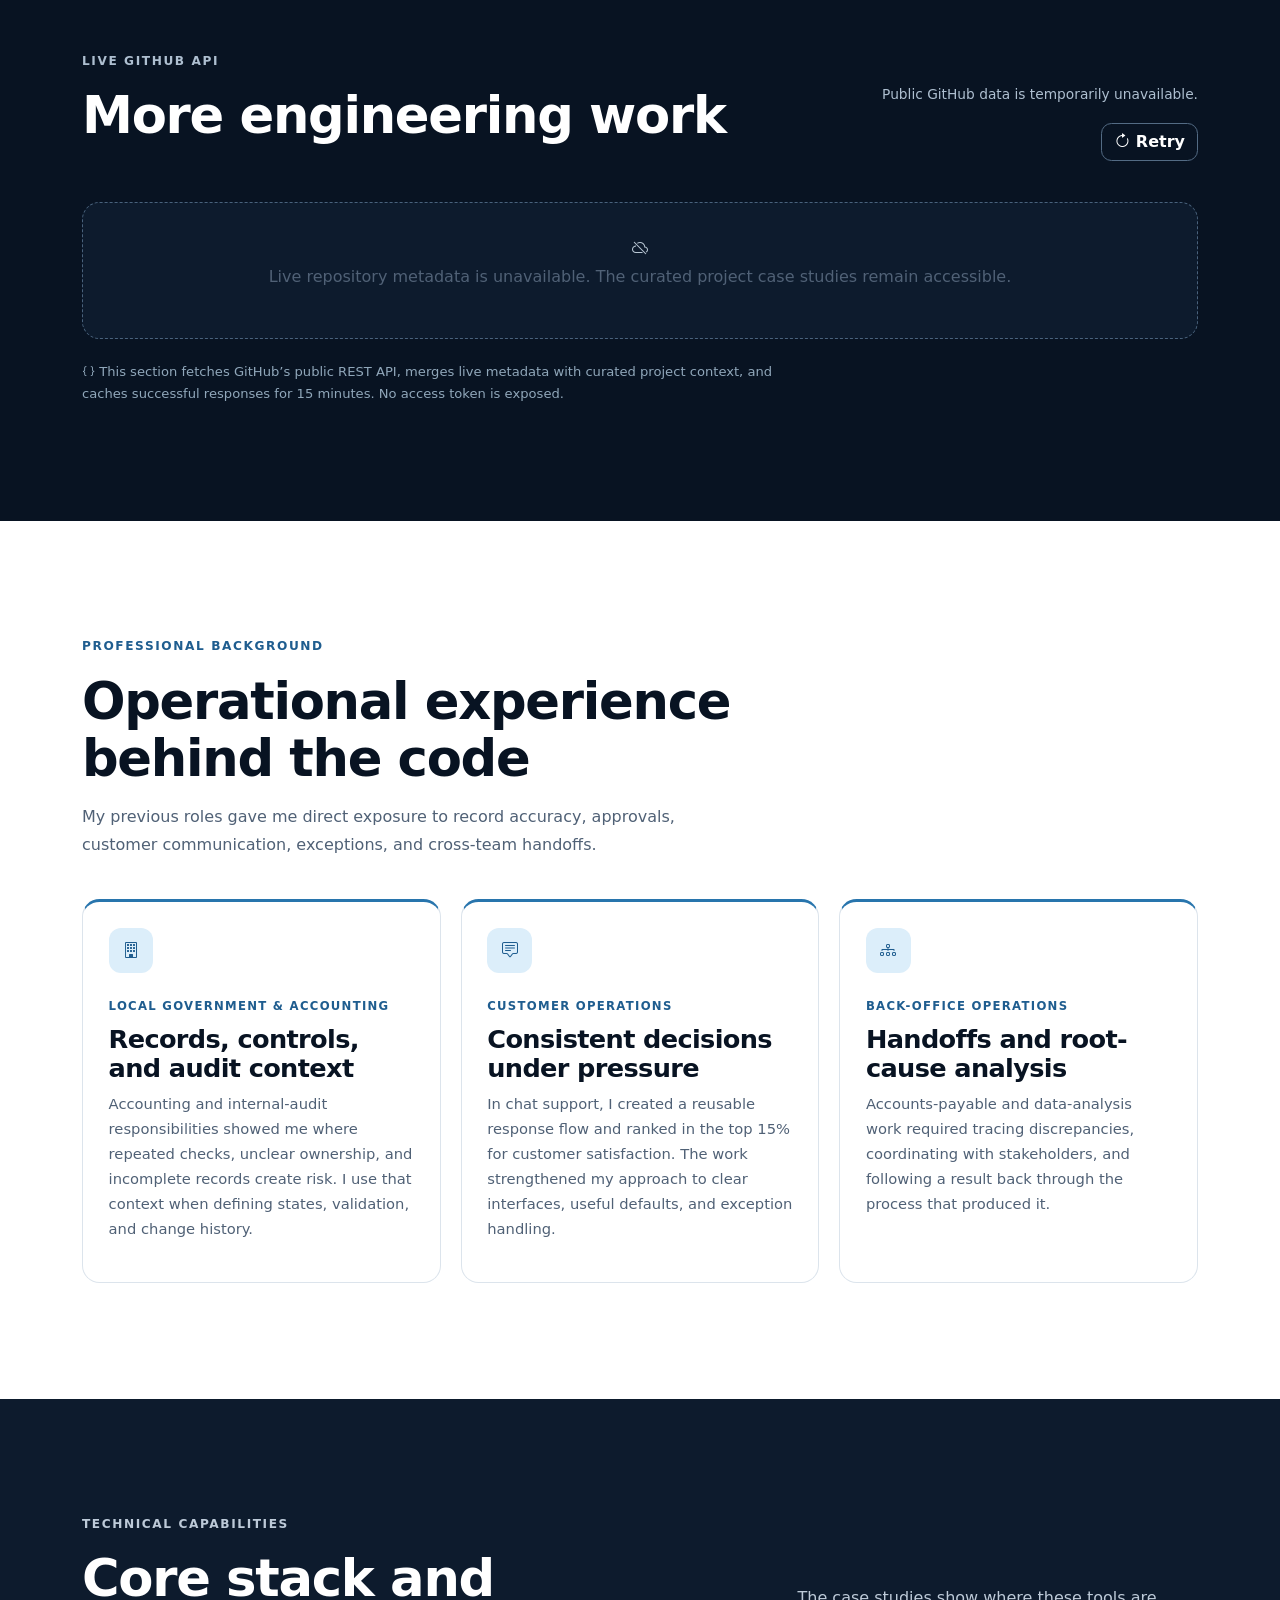
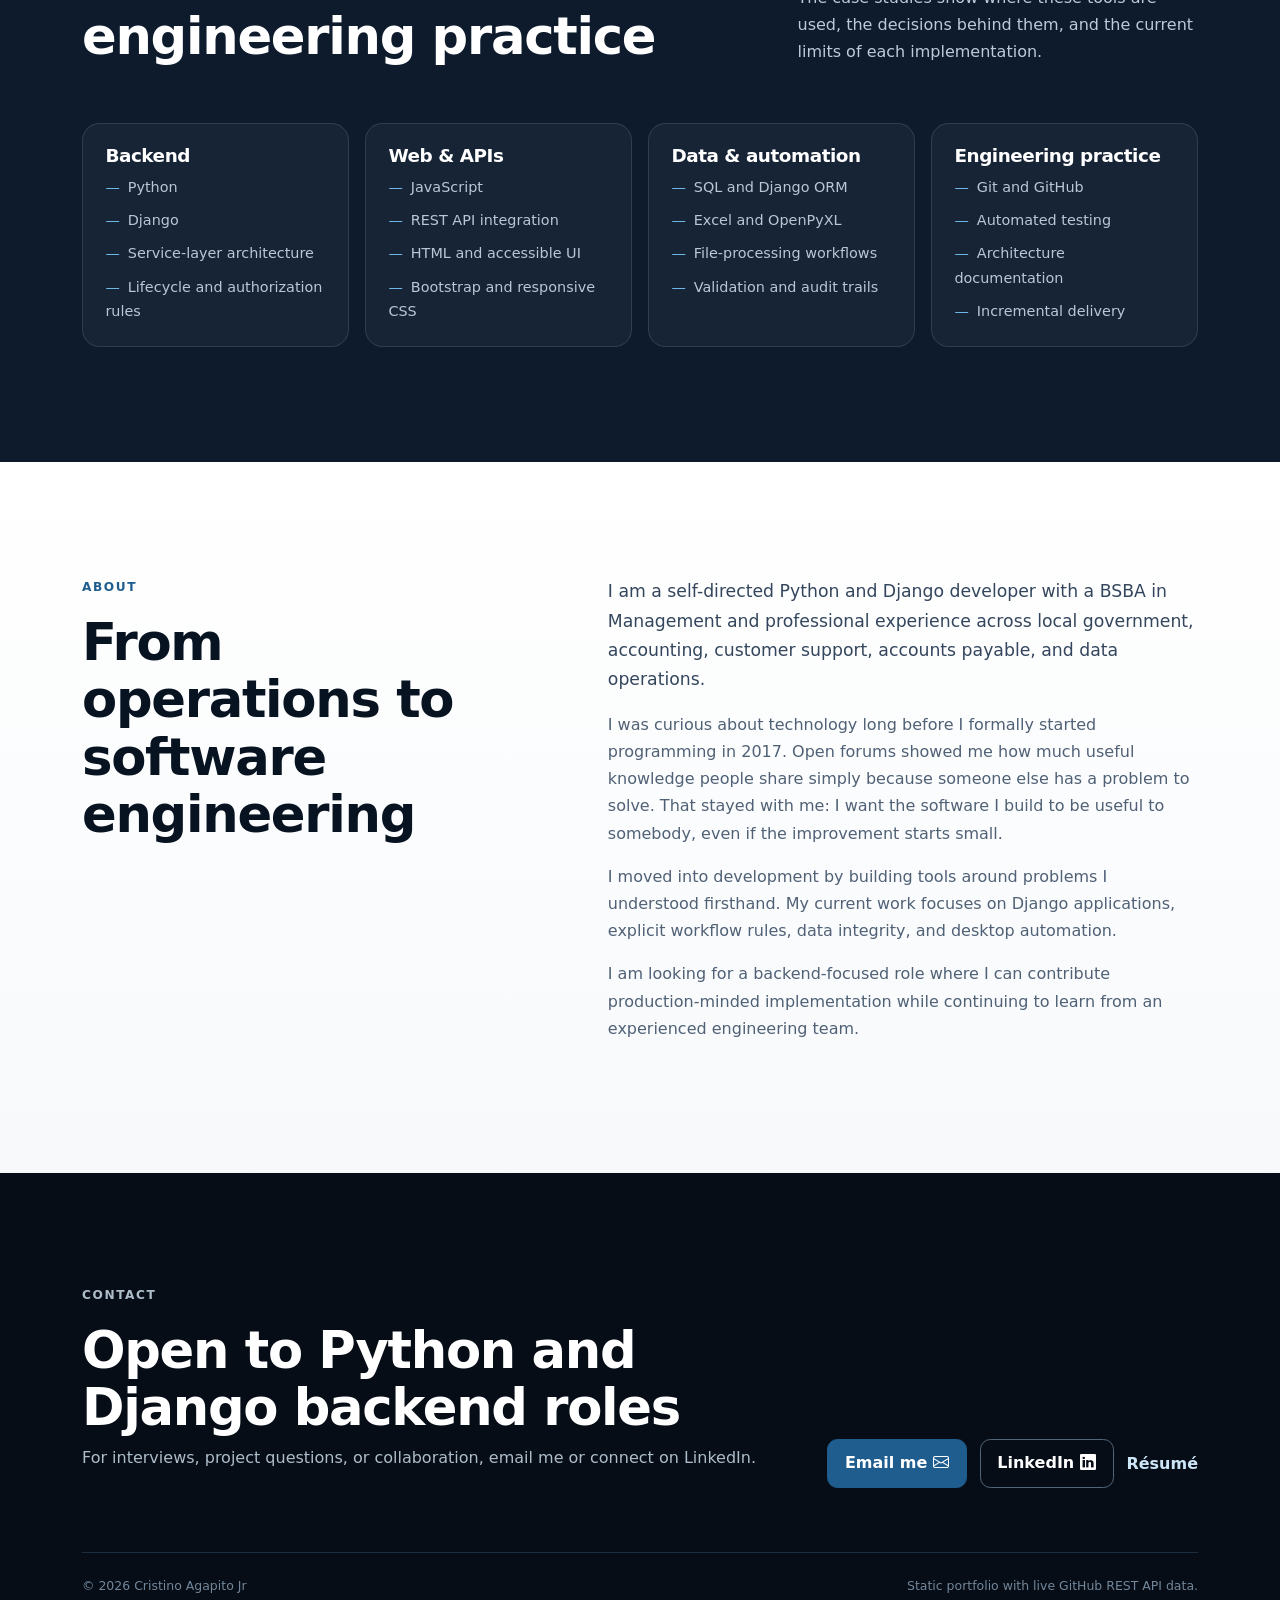
==== commit d66f4fb9: "feat(portfolio): sharpen project hierarchy and engineering narrative" ====
--- a/index.html
+++ b/index.html
@@ -35,19 +35,19 @@
       <div class="container"><div class="row align-items-center g-5">
         <div class="col-lg-7">
           <p class="eyebrow"><span class="status-dot" aria-hidden="true"></span> Python &amp; Django Developer</p>
-          <h1>I build software for real-world workflows.</h1>
-          <p class="hero-lead">I turn administrative processes, repetitive tasks, and operational edge cases into practical web applications and desktop tools.</p>
-          <p class="hero-summary">My background in accounting, audit, customer operations, and local government gives me a useful perspective on backend development: accuracy matters, workflows need clear states, and software must remain understandable to the people operating it.</p>
-          <div class="cta-group" aria-label="Primary actions"><a class="btn cta-primary" href="#work">Explore my work <i class="bi bi-arrow-down" aria-hidden="true"></i></a><a class="btn cta-secondary" href="https://github.com/tepong32" target="_blank" rel="noopener noreferrer"><i class="bi bi-github" aria-hidden="true"></i> GitHub</a><a class="text-link" href="/assets/cristino-agapito-resume.pdf" download>Download résumé <i class="bi bi-download" aria-hidden="true"></i></a></div>
+          <h1>Python/Django developer building dependable workflow software.</h1>
+          <p class="hero-lead">I design backend-heavy applications for administrative, local-government, and file-handling work—where permissions, state changes, and audit history matter.</p>
+          <p class="hero-summary">Before moving into development, I worked in accounting, internal audit, customer support, accounts payable, and data operations. That experience now informs how I model processes, handle exceptions, and keep software understandable for the people responsible for the work.</p>
+          <div class="cta-group" aria-label="Primary actions"><a class="btn cta-primary" href="#work">View case studies <i class="bi bi-arrow-down" aria-hidden="true"></i></a><a class="btn cta-secondary" href="https://github.com/tepong32" target="_blank" rel="noopener noreferrer"><i class="bi bi-github" aria-hidden="true"></i> GitHub</a><a class="text-link" href="/assets/cristino-agapito-resume.pdf" download>Résumé <i class="bi bi-download" aria-hidden="true"></i></a></div>
         </div>
-        <div class="col-lg-5"><figure class="profile-portrait"><div class="profile-frame"><img class="profile-photo" src="/assets/img/profile/cristino-agapito-formal.png" alt="Formal portrait of Cristino Agapito Jr" width="1106" height="1414"><img class="profile-avatar" src="/assets/img/profile/teppy-avatar.png" alt="" width="512" height="512" aria-hidden="true"></div><figcaption><span class="profile-name">Cristino Agapito Jr</span><span>Python &amp; Django developer</span><small>Operations-informed engineering</small></figcaption></figure></div>
+        <div class="col-lg-5"><figure class="profile-portrait"><div class="profile-frame"><img class="profile-photo" src="/assets/img/profile/cristino-agapito-formal.png" alt="Formal portrait of Cristino Agapito Jr" width="1106" height="1414"><img class="profile-avatar" src="/assets/img/profile/teppy-avatar.png" alt="" width="512" height="512" aria-hidden="true"></div><figcaption><span class="profile-name">Cristino Agapito Jr</span><span>Python &amp; Django developer</span><small>Workflow systems · backend engineering</small></figcaption></figure></div>
       </div></div>
     </section>
 
-    <section class="proof-strip" aria-label="Professional highlights"><div class="container"><div class="proof-grid"><article><strong>Operations-aware</strong><span>Software shaped by firsthand workflow experience</span></article><article><strong>Backend-focused</strong><span>Python, Django, data modeling, and APIs</span></article><article><strong>Quality-minded</strong><span>Auditability, validation, and explicit user control</span></article><article><strong>Self-directed</strong><span>Active projects with documented architecture and tests</span></article></div></div></section>
+    <section class="proof-strip" aria-label="Professional highlights"><div class="container"><div class="proof-grid"><article><strong>Django systems</strong><span>Services, permissions, lifecycle rules, and data models</span></article><article><strong>Operational domain</strong><span>LGU, accounting, audit, support, and back-office work</span></article><article><strong>Release discipline</strong><span>Tests, documentation, explicit scope, and failure handling</span></article><article><strong>API integration</strong><span>Live GitHub data with caching and resilient states</span></article></div></div></section>
 
     <section id="work" class="content-section section-surface"><div class="container">
-      <header class="section-heading split-heading"><div><p class="eyebrow">Flagship work</p><h2>Projects built from real operational problems</h2></div><p>GRAND leads this work as my broadest platform. Each case study separates shipped capability, active development, and future plans while showing verifiable repository activity.</p></header>
+      <header class="section-heading split-heading"><div><p class="eyebrow">Selected work</p><h2>Systems, tradeoffs, and implementation details</h2></div><p>GRAND is the largest codebase, TraceSync is the current active release, and TracePoint is paused while its assistance workflow is integrated into GRAND. Each case study distinguishes working behavior from planned work.</p></header>
       <div id="featured-projects" class="row g-4" aria-live="polite"></div>
     </div></section>
 
@@ -58,23 +58,23 @@
     </div></div></section>
 
     <section id="experience" class="content-section"><div class="container">
-      <header class="section-heading"><p class="eyebrow">Relevant experience</p><h2>Domain experience that improves how I build</h2><p>I bring more than code to a project: I understand the operational pressure behind accuracy, handoffs, records, and customer-facing processes.</p></header>
+      <header class="section-heading"><p class="eyebrow">Professional background</p><h2>Operational experience behind the code</h2><p>My previous roles gave me direct exposure to record accuracy, approvals, customer communication, exceptions, and cross-team handoffs.</p></header>
       <div class="experience-grid">
-        <article class="experience-card"><span class="experience-icon"><i class="bi bi-building" aria-hidden="true"></i></span><p class="card-label">Local government &amp; accounting</p><h3>Accuracy and audit-aware workflows</h3><p>Accounting and internal-audit responsibilities exposed where manual records, repeated checks, and unclear handoffs create avoidable risk. That experience directly informs my workflow and data-modeling decisions.</p></article>
-        <article class="experience-card"><span class="experience-icon"><i class="bi bi-chat-square-text" aria-hidden="true"></i></span><p class="card-label">Customer operations</p><h3>Clear systems under real pressure</h3><p>In chat support, I developed a reusable response flow and ranked in the top 15% for customer satisfaction—evidence that structured processes can improve both consistency and service quality.</p></article>
-        <article class="experience-card"><span class="experience-icon"><i class="bi bi-diagram-3" aria-hidden="true"></i></span><p class="card-label">Back-office operations</p><h3>Stakeholders, exceptions, and handoffs</h3><p>Accounts-payable and data-analysis work strengthened my ability to trace issues, communicate with stakeholders, and understand the backend processes behind a user-facing result.</p></article>
+        <article class="experience-card"><span class="experience-icon"><i class="bi bi-building" aria-hidden="true"></i></span><p class="card-label">Local government &amp; accounting</p><h3>Records, controls, and audit context</h3><p>Accounting and internal-audit responsibilities showed me where repeated checks, unclear ownership, and incomplete records create risk. I use that context when defining states, validation, and change history.</p></article>
+        <article class="experience-card"><span class="experience-icon"><i class="bi bi-chat-square-text" aria-hidden="true"></i></span><p class="card-label">Customer operations</p><h3>Consistent decisions under pressure</h3><p>In chat support, I created a reusable response flow and ranked in the top 15% for customer satisfaction. The work strengthened my approach to clear interfaces, useful defaults, and exception handling.</p></article>
+        <article class="experience-card"><span class="experience-icon"><i class="bi bi-diagram-3" aria-hidden="true"></i></span><p class="card-label">Back-office operations</p><h3>Handoffs and root-cause analysis</h3><p>Accounts-payable and data-analysis work required tracing discrepancies, coordinating with stakeholders, and following a result back through the process that produced it.</p></article>
       </div>
     </div></section>
 
     <section id="capabilities" class="content-section section-dark"><div class="container">
-      <header class="section-heading split-heading"><div><p class="eyebrow">Technical capabilities</p><h2>Tools connected to working software</h2></div><p>I prioritize fundamentals that support maintainable systems rather than presenting a long list of technologies without context.</p></header>
+      <header class="section-heading split-heading"><div><p class="eyebrow">Technical capabilities</p><h2>Core stack and engineering practice</h2></div><p>The case studies show where these tools are used, the decisions behind them, and the current limits of each implementation.</p></header>
       <div class="capability-grid"><article><h3>Backend</h3><ul><li>Python</li><li>Django</li><li>Service-layer architecture</li><li>Lifecycle and authorization rules</li></ul></article><article><h3>Web &amp; APIs</h3><ul><li>JavaScript</li><li>REST API integration</li><li>HTML and accessible UI</li><li>Bootstrap and responsive CSS</li></ul></article><article><h3>Data &amp; automation</h3><ul><li>SQL and Django ORM</li><li>Excel and OpenPyXL</li><li>File-processing workflows</li><li>Validation and audit trails</li></ul></article><article><h3>Engineering practice</h3><ul><li>Git and GitHub</li><li>Automated testing</li><li>Architecture documentation</li><li>Incremental delivery</li></ul></article></div>
     </div></section>
 
-    <section id="about" class="content-section about-section"><div class="container"><div class="about-grid"><div><p class="eyebrow">About me</p><h2>A business background turned into an engineering advantage</h2></div><div class="about-copy"><p>I am a self-directed Python and Django developer with a BSBA in Management and professional experience across local government, accounting, customer support, accounts payable, and data operations.</p><p>Those roles taught me to investigate how work moves between people, where errors enter a process, and what information users need before they can act confidently. I now apply that thinking to web applications, workflow engines, and desktop utilities.</p><p>My goal is to join a development team where careful backend work, curiosity, and an understanding of real operations are valued.</p></div></div></div></section>
+    <section id="about" class="content-section about-section"><div class="container"><div class="about-grid"><div><p class="eyebrow">About</p><h2>From operations to software engineering</h2></div><div class="about-copy"><p>I am a self-directed Python and Django developer with a BSBA in Management and professional experience across local government, accounting, customer support, accounts payable, and data operations.</p><p>I was curious about technology long before I formally started programming in 2017. Open forums showed me how much useful knowledge people share simply because someone else has a problem to solve. That stayed with me: I want the software I build to be useful to somebody, even if the improvement starts small.</p><p>I moved into development by building tools around problems I understood firsthand. My current work focuses on Django applications, explicit workflow rules, data integrity, and desktop automation.</p><p>I am looking for a backend-focused role where I can contribute production-minded implementation while continuing to learn from an experienced engineering team.</p></div></div></div></section>
   </main>
 
-  <footer id="contact" class="site-footer"><div class="container"><div class="footer-grid"><div><p class="eyebrow">Let’s work together</p><h2>Looking for a developer who understands both code and operations?</h2><p>I’m open to Python, Django, backend, and workflow-automation opportunities.</p></div><div class="footer-actions"><a class="btn cta-primary" href="mailto:cristinoagapitojr@gmail.com">Email me <i class="bi bi-envelope" aria-hidden="true"></i></a><a class="btn cta-secondary light" href="https://linkedin.com/in/cristinoagapitojr" target="_blank" rel="noopener noreferrer">LinkedIn <i class="bi bi-linkedin" aria-hidden="true"></i></a><a class="text-link light" href="/assets/cristino-agapito-resume.pdf" download>Download résumé</a></div></div><div class="footer-bottom"><span>© <span data-current-year></span> Cristino Agapito Jr</span><span>Built with semantic HTML, CSS, JavaScript, Bootstrap, and GitHub’s REST API.</span></div></div></footer>
+  <footer id="contact" class="site-footer"><div class="container"><div class="footer-grid"><div><p class="eyebrow">Contact</p><h2>Open to Python and Django backend roles</h2><p>For interviews, project questions, or collaboration, email me or connect on LinkedIn.</p></div><div class="footer-actions"><a class="btn cta-primary" href="mailto:cristinoagapitojr@gmail.com">Email me <i class="bi bi-envelope" aria-hidden="true"></i></a><a class="btn cta-secondary light" href="https://linkedin.com/in/cristinoagapitojr" target="_blank" rel="noopener noreferrer">LinkedIn <i class="bi bi-linkedin" aria-hidden="true"></i></a><a class="text-link light" href="/assets/cristino-agapito-resume.pdf" download>Résumé</a></div></div><div class="footer-bottom"><span>© <span data-current-year></span> Cristino Agapito Jr</span><span>Static portfolio with live GitHub REST API data.</span></div></div></footer>
   <script src="https://cdn.jsdelivr.net/npm/bootstrap@5.3.8/dist/js/bootstrap.bundle.min.js" integrity="sha384-FKyoEForCGlyvwx9Hj09JcYn3nv7wiPVlz7YYwJrWVcXK/BmnVDxM+D2scQbITxI" crossorigin="anonymous"></script><script src="/js/project-config.js"></script><script src="/js/github-api.js"></script><script src="/js/site.js"></script>
 </body>
 </html>
--- a/portfolio-refresh.css
+++ b/portfolio-refresh.css
@@ -3,11 +3,14 @@
 *{box-sizing:border-box}html{max-width:100%;overflow-x:hidden;scroll-behavior:smooth;scroll-padding-top:5rem}body{max-width:100%;margin:0;overflow-x:hidden;color:var(--navy-900);background:var(--white);font-family:Inter,ui-sans-serif,system-ui,-apple-system,BlinkMacSystemFont,"Segoe UI",sans-serif;font-size:1rem;line-height:1.7;-webkit-font-smoothing:antialiased}h1,h2,h3,h4{color:var(--navy-950);font-weight:760;line-height:1.12;letter-spacing:-.025em}h1{max-width:13ch;font-size:clamp(2.8rem,6vw,4.75rem);overflow-wrap:break-word}h2{font-size:clamp(2rem,4vw,3.25rem)}h3{font-size:clamp(1.25rem,2vw,1.65rem)}p{color:var(--slate-600)}a{color:var(--blue-700)}a:hover{color:var(--blue-600)}:focus-visible{outline:3px solid var(--cyan-500);outline-offset:4px}.skip-link{position:fixed;z-index:2000;top:.75rem;left:.75rem;padding:.65rem 1rem;color:#fff;background:var(--navy-950);border-radius:var(--radius-sm);transform:translateY(-150%)}.skip-link:focus{transform:translateY(0)}
 .site-header{background:rgba(255,255,255,.94);border-bottom:1px solid rgba(200,210,222,.75);backdrop-filter:blur(14px)}.navbar{min-height:4.65rem}.navbar-brand{display:inline-flex;gap:.65rem;align-items:center;color:var(--navy-950);font-weight:750;letter-spacing:-.02em}.brand-mark{display:grid;width:2.1rem;height:2.1rem;place-items:center;color:#fff;background:linear-gradient(145deg,var(--blue-600),var(--navy-900));border-radius:.65rem;box-shadow:0 0 0 3px var(--blue-100);font-size:.72rem;font-weight:850}.nav-link{color:var(--slate-700);font-size:.94rem;font-weight:650}.nav-link:hover,.nav-link.active{color:var(--blue-700)}.nav-cta{color:#fff;background:var(--navy-900);border:1px solid var(--navy-900);padding:.5rem .9rem}.nav-cta:hover{color:#fff;background:var(--blue-700);border-color:var(--blue-700)}.navbar-toggler{border:1px solid var(--slate-300)}
 .hero-section{position:relative;overflow:hidden;padding:clamp(5.5rem,11vw,9rem) 0 clamp(5rem,9vw,7.5rem);background:linear-gradient(135deg,#f9fbfd 0%,#edf5fa 58%,#e1eef5 100%)}.hero-section:before{content:"";position:absolute;width:34rem;height:34rem;top:-16rem;right:-8rem;border:1px solid rgba(40,117,173,.15);border-radius:50%;box-shadow:0 0 0 5rem rgba(40,117,173,.035),0 0 0 10rem rgba(40,117,173,.025)}.eyebrow{display:flex;align-items:center;gap:.55rem;margin-bottom:1rem;color:var(--blue-700);font-size:.76rem;font-weight:800;letter-spacing:.13em;text-transform:uppercase}.status-dot{display:inline-block;flex:0 0 auto;width:.55rem;height:.55rem;background:var(--success);border-radius:50%;box-shadow:0 0 0 .3rem rgba(46,157,112,.13)}.hero-lead{max-width:59ch;margin:1.5rem 0 .8rem;color:var(--slate-700);font-size:clamp(1.2rem,2vw,1.48rem);line-height:1.55}.hero-summary{max-width:68ch;margin-bottom:2rem;font-size:1.03rem}.cta-group{display:flex;flex-wrap:wrap;gap:.9rem;align-items:center}.btn{border-radius:.65rem;font-weight:720}.cta-primary{padding:.72rem 1.05rem;color:#fff;background:var(--blue-700);border:1px solid var(--blue-700)}.cta-primary:hover{color:#fff;background:var(--navy-900);border-color:var(--navy-900);transform:translateY(-1px)}.cta-secondary{padding:.72rem 1.05rem;color:var(--navy-900);background:#fff;border:1px solid var(--slate-300)}.text-link,.inline-link{color:var(--blue-700);font-weight:730;text-decoration:none;text-underline-offset:.22em}.text-link:hover,.inline-link:hover{text-decoration:underline}.hero-proof{position:relative;padding:2rem;background:rgba(255,255,255,.86);border:1px solid rgba(255,255,255,.9);border-radius:var(--radius-lg);box-shadow:var(--shadow-lg)}.hero-proof h2{font-size:1.65rem}.card-label{margin-bottom:.55rem;color:var(--blue-700);font-size:.73rem;font-weight:800;letter-spacing:.11em;text-transform:uppercase}.check-list{display:grid;gap:.7rem;margin:0 0 1.5rem;padding:0;list-style:none;color:var(--slate-700)}.check-list li:before{content:"✓";margin-right:.7rem;color:var(--success);font-weight:900}
-.profile-portrait{position:relative;z-index:1;max-width:24rem;margin:0 auto}.profile-frame{position:relative;padding:.65rem;background:rgba(255,255,255,.88);border:1px solid rgba(255,255,255,.95);border-radius:2rem;box-shadow:var(--shadow-lg)}.profile-photo{display:block;width:100%;height:clamp(28rem,40vw,32rem);object-fit:cover;object-position:center 18%;border-radius:1.5rem}.profile-avatar{position:absolute;right:-1rem;bottom:-1.5rem;width:clamp(5rem,9vw,7rem);height:auto;filter:drop-shadow(0 12px 18px rgba(8,19,34,.2));transform:rotate(5deg)}.profile-portrait figcaption{position:relative;max-width:19rem;margin:-2.5rem 0 0 -1.5rem;padding:1rem 1.3rem;background:var(--navy-900);border:1px solid rgba(255,255,255,.15);border-radius:var(--radius-md);box-shadow:var(--shadow-sm)}.profile-portrait figcaption span,.profile-portrait figcaption small{display:block}.profile-name{color:#fff;font-weight:800}.profile-portrait figcaption span:not(.profile-name){color:#c6d6e4;font-size:.84rem}.profile-portrait figcaption small{color:#84bce0;font-size:.72rem;font-weight:700;letter-spacing:.05em;text-transform:uppercase}
+.profile-portrait{position:relative;z-index:1;width:100%;max-width:21rem;margin:0 auto;padding-bottom:2.2rem}.profile-frame{position:relative;overflow:visible;padding:.5rem;background:rgba(255,255,255,.88);border:1px solid rgba(255,255,255,.95);border-radius:1.6rem;box-shadow:var(--shadow-lg)}.profile-photo{display:block;width:100%;height:24rem;object-fit:cover;object-position:center 18%;border-radius:1.2rem}.profile-avatar{position:absolute;z-index:3;right:.7rem;bottom:-1.35rem;width:4.5rem;height:auto;filter:drop-shadow(0 8px 12px rgba(8,19,34,.24));transform:rotate(4deg)}.profile-portrait figcaption{position:absolute;z-index:2;left:.7rem;bottom:.4rem;width:calc(100% - 6rem);margin:0;padding:.72rem .9rem;background:rgba(8,19,34,.82);border:1px solid rgba(255,255,255,.22);border-radius:.9rem;box-shadow:var(--shadow-sm);backdrop-filter:blur(7px)}.profile-portrait figcaption span,.profile-portrait figcaption small{display:block}.profile-name{color:#fff;font-size:.86rem;font-weight:800}.profile-portrait figcaption span:not(.profile-name){color:#d4e1ec;font-size:.72rem}.profile-portrait figcaption small{color:#92cff5;font-size:.6rem;font-weight:700;letter-spacing:.04em;text-transform:uppercase}
 .proof-strip{position:relative;z-index:2;margin-top:-1.5rem}.proof-grid{display:grid;grid-template-columns:repeat(4,1fr);background:var(--navy-900);border-radius:var(--radius-md);box-shadow:var(--shadow-lg)}.proof-grid article{padding:1.5rem;border-right:1px solid rgba(255,255,255,.1)}.proof-grid article:last-child{border:0}.proof-grid strong,.proof-grid span{display:block}.proof-grid strong{color:#fff;font-size:.95rem}.proof-grid span{color:#b9c8d8;font-size:.82rem;line-height:1.45}.content-section{padding:clamp(5rem,9vw,7.5rem) 0}.section-surface{background:var(--slate-50)}.section-dark{color:#fff;background:var(--navy-900)}.section-dark h2,.section-dark h3{color:#fff}.section-dark p{color:#bdcad8}.section-heading{max-width:760px;margin-bottom:2.6rem}.section-heading h2{margin-bottom:1rem}.split-heading{display:grid;grid-template-columns:minmax(0,1.25fr) minmax(18rem,.75fr);gap:3rem;align-items:end;max-width:none}
 .project-card{position:relative;display:flex;flex-direction:column;min-height:34rem;overflow:hidden;padding:clamp(1.5rem,3vw,2.15rem);background:#fff;border:1px solid var(--slate-200);border-radius:var(--radius-lg);box-shadow:var(--shadow-sm)}.project-card:before{content:"";position:absolute;top:0;left:0;width:100%;height:.35rem;background:var(--blue-600)}.project-card.accent-platform{min-height:29rem;background:linear-gradient(135deg,#fff 0%,#f2f8fc 100%);border-color:#bfd8e8}.project-card.accent-platform:before{height:.45rem;background:linear-gradient(90deg,var(--navy-900),var(--blue-600),var(--cyan-500))}.project-card.accent-platform .project-summary{max-width:72ch;min-height:0;font-size:1.18rem}.project-card.accent-platform .project-context{display:grid;grid-template-columns:1fr 1fr;gap:1.5rem}.project-card.accent-desktop:before{background:var(--cyan-500)}.project-card h3{font-size:2rem}.project-card.accent-platform h3{font-size:clamp(2.2rem,5vw,3.2rem)}.project-topline{display:flex;justify-content:space-between;align-items:center;margin-bottom:2rem}.project-number{color:var(--slate-300);font-size:1.15rem;font-weight:800}.project-state{display:flex;align-items:center;gap:.55rem;color:var(--slate-600);font-size:.78rem;font-weight:700}.project-summary{min-height:5rem;color:var(--slate-700);font-size:1.08rem}.project-context{margin:1rem 0 1.35rem}.project-context div{display:grid;grid-template-columns:5rem 1fr;gap:.9rem;padding:.7rem 0;border-top:1px solid var(--slate-200)}.project-context dt{font-size:.78rem;font-weight:800;text-transform:uppercase}.project-context dd{margin:0;color:var(--slate-600);font-size:.91rem}.tech-list{display:flex;flex-wrap:wrap;gap:.45rem}.tech-list span{padding:.28rem .6rem;color:var(--blue-700);background:var(--blue-100);border-radius:999px;font-size:.74rem;font-weight:750}.project-meta{display:flex;flex-wrap:wrap;gap:.75rem 1rem;margin-top:1.1rem;color:var(--slate-500);font-size:.8rem}.project-actions{display:flex;flex-wrap:wrap;gap:.9rem 1rem;align-items:center;margin-top:auto;padding-top:1.8rem}
 .api-section{color:#fff;background:var(--navy-950)}.api-section h2{color:#fff}.api-section .section-heading p{color:#aebfd0}.api-controls{text-align:right}.api-status{color:#c9d7e3;font-size:.86rem}.retry-button{color:#fff;border:1px solid #536b84}.repo-grid{display:grid;grid-template-columns:repeat(3,1fr);gap:1rem}.repo-card{display:flex;flex-direction:column;min-height:18rem;padding:1.4rem;background:var(--navy-900);border:1px solid #29405a;border-radius:var(--radius-md)}.repo-card-topline{display:flex;justify-content:space-between;gap:1rem;margin-bottom:1.4rem;color:#8ea4b9;font-family:monospace;font-size:.72rem}.repo-card h3{color:#fff}.repo-card p{color:#b6c6d5;font-size:.9rem}.repo-card .tech-list span{color:#b9ddf5;background:rgba(40,117,173,.25)}.repo-card-footer{display:flex;justify-content:space-between;gap:1rem;margin-top:auto;padding-top:1rem;color:#8ea4b9;border-top:1px solid #29405a;font-size:.78rem}.repo-card-footer a{color:#a8d6f5;font-weight:700;text-decoration:none}.api-note{max-width:86ch;margin:1.4rem 0 0;color:#90a7ba;font-size:.82rem}.empty-state{grid-column:1/-1;padding:2rem;color:#b8c7d4;background:var(--navy-900);border:1px dashed #49627c;border-radius:var(--radius-md);text-align:center}
 .experience-grid{display:grid;grid-template-columns:repeat(3,1fr);gap:1.25rem}.experience-card{padding:1.6rem;border:1px solid var(--slate-200);border-radius:var(--radius-md)}.experience-card p:last-child{font-size:.92rem}.experience-icon{display:grid;width:2.8rem;height:2.8rem;margin-bottom:1.5rem;place-items:center;color:var(--blue-700);background:var(--blue-100);border-radius:.75rem}.capability-grid{display:grid;grid-template-columns:repeat(4,1fr);gap:1rem}.capability-grid article{padding:1.4rem;background:rgba(255,255,255,.045);border:1px solid rgba(255,255,255,.11);border-radius:var(--radius-md)}.capability-grid h3{font-size:1.15rem}.capability-grid ul{display:grid;gap:.55rem;margin:0;padding:0;color:#b9c7d5;list-style:none;font-size:.9rem}.capability-grid li:before{content:"—";margin-right:.5rem;color:#6eb6e6}.about-section{background:linear-gradient(180deg,#fff,var(--slate-50))}.about-grid{display:grid;grid-template-columns:.85fr 1.15fr;gap:clamp(2rem,7vw,6rem)}.about-copy{max-width:66ch}.site-footer{padding:clamp(4.5rem,9vw,7rem) 0 2rem;background:#060d17}.site-footer h2{max-width:18ch;color:#fff}.site-footer p{color:#aebdca}.footer-grid{display:grid;grid-template-columns:1fr auto;gap:3rem;align-items:end}.footer-actions{display:flex;flex-wrap:wrap;justify-content:flex-end;gap:.8rem;align-items:center}.cta-secondary.light{color:#fff;background:transparent;border-color:#536679}.text-link.light{color:#cce6f7}.footer-bottom{display:flex;justify-content:space-between;gap:1rem;margin-top:4rem;padding-top:1.4rem;color:#738699;border-top:1px solid #1e2d3d;font-size:.78rem}.skeleton-block{min-height:18rem;background:linear-gradient(100deg,#10223a 30%,#1b3551 50%,#10223a 70%);background-size:300% 100%;animation:skeleton 1.35s infinite}@keyframes skeleton{from{background-position:100% 0}to{background-position:0 0}}
 .project-hero{padding:clamp(4.5rem,9vw,7rem) 0;background:linear-gradient(145deg,var(--navy-950),#173956)}.project-hero h1{color:#fff}.project-hero .hero-lead,.project-hero p{color:#c1d0dd}.breadcrumb-list{display:flex;gap:.5rem;margin:0 0 2rem;padding:0;list-style:none;font-size:.82rem}.breadcrumb-list li+li:before{content:"/";margin-right:.5rem;color:#71879b}.breadcrumb-list a{color:#a8d6f5}.project-hero-grid{display:grid;grid-template-columns:1.35fr .65fr;gap:3rem;align-items:end}.project-facts{padding:1.5rem;background:rgba(255,255,255,.07);border:1px solid rgba(255,255,255,.13);border-radius:var(--radius-md)}.project-facts div{padding:.8rem 0;border-bottom:1px solid rgba(255,255,255,.1)}.project-facts dt{color:#87a3b9;font-size:.7rem;text-transform:uppercase}.project-facts dd{margin:.25rem 0 0;color:#fff;font-weight:650}.case-grid{display:grid;grid-template-columns:minmax(0,1fr) minmax(18rem,.42fr);gap:4rem}.case-copy section+section{margin-top:4rem}.case-copy h2{font-size:clamp(1.75rem,3vw,2.4rem)}.decision-grid,.quality-grid{display:grid;grid-template-columns:repeat(2,1fr);gap:1rem}.decision-card,.quality-card{padding:1.4rem;background:var(--slate-50);border:1px solid var(--slate-200);border-radius:var(--radius-md)}.decision-card h3,.quality-card h3{font-size:1.1rem}.decision-card p,.quality-card p{margin:0;font-size:.9rem}.case-sidebar{align-self:start;position:sticky;top:6rem}.sidebar-card{padding:1.4rem;background:var(--slate-50);border:1px solid var(--slate-200);border-radius:var(--radius-md)}.sidebar-card+.sidebar-card{margin-top:1rem}.sidebar-card h2{font-size:1.2rem}.feature-list,.roadmap-list{display:grid;gap:.7rem;padding-left:1.15rem;color:var(--slate-600)}.architecture-panel{overflow-x:auto;padding:1.5rem;color:#c8e2f3;background:var(--navy-950);border-radius:var(--radius-md);font-family:monospace;font-size:.84rem;white-space:pre}.product-shot{overflow:hidden;margin:1.5rem 0 0;background:var(--slate-50);border:1px solid var(--slate-200);border-radius:var(--radius-md);box-shadow:var(--shadow-sm)}.product-shot img{display:block;width:100%;height:auto}.product-shot figcaption{padding:.85rem 1rem;color:var(--slate-500);font-size:.8rem}.workflow-visual{display:grid;grid-template-columns:repeat(4,1fr);gap:.75rem;margin-top:1.5rem}.workflow-step{position:relative;padding:1.2rem 1rem;background:#fff;border:1px solid var(--slate-200);border-radius:var(--radius-md);text-align:center}.workflow-step:after{content:"→";position:absolute;right:-.65rem;top:50%;color:var(--blue-600);font-weight:800}.workflow-step:last-child:after{display:none}.workflow-step strong,.workflow-step span{display:block}.workflow-step span{color:var(--slate-500);font-size:.76rem}.activity-shell{padding:1.5rem;background:var(--navy-950);border-radius:var(--radius-lg)}.activity-header{display:flex;justify-content:space-between;align-items:center}.activity-header h2{color:#fff}.activity-status{color:#9cb0c2;font-size:.82rem}.activity-grid{display:grid;grid-template-columns:1fr 1fr;gap:1rem}.activity-panel{padding:1.1rem;background:var(--navy-900);border:1px solid #29405a;border-radius:var(--radius-md)}.activity-panel h3{color:#fff;font-size:1rem}.activity-list{display:grid;gap:.8rem;margin:0;padding:0;list-style:none}.activity-list li,.activity-list a{color:#b8c8d6;font-size:.82rem;text-decoration:none}.activity-list small{display:block;color:#758da3}
 .release-card{overflow:hidden;background:linear-gradient(145deg,var(--navy-950),#173956);border:1px solid #284965;border-radius:var(--radius-lg);box-shadow:var(--shadow-lg)}.release-card-main{display:flex;gap:1.25rem;align-items:center;padding:1.6rem}.release-card h3{margin-bottom:.35rem;color:#fff}.release-card p{margin:0;color:#b8cada}.release-icon{display:grid;flex:0 0 auto;width:3.5rem;height:3.5rem;place-items:center;color:#fff;background:var(--blue-600);border-radius:1rem;font-size:1.5rem}.release-facts{display:grid;grid-template-columns:.7fr .6fr 2.7fr;margin:0;border-top:1px solid #294b66;border-bottom:1px solid #294b66}.release-facts div{min-width:0;padding:1rem 1.2rem;border-right:1px solid #294b66}.release-facts div:last-child{border:0}.release-facts dt{color:#82a4bd;font-size:.68rem;font-weight:800;letter-spacing:.08em;text-transform:uppercase}.release-facts dd{margin:.25rem 0 0;color:#fff;font-size:.85rem}.release-facts code{display:block;overflow-wrap:anywhere;color:#b9e4ff;font-size:.7rem}.release-actions{display:flex;gap:1rem;align-items:center;padding:1.25rem 1.6rem}.release-actions p{font-size:.76rem;line-height:1.45}
-@media(max-width:991px){.proof-grid,.capability-grid{grid-template-columns:repeat(2,1fr)}.split-heading,.footer-grid,.project-hero-grid,.case-grid,.project-card.accent-platform .project-context{grid-template-columns:1fr;gap:1.5rem}.repo-grid,.experience-grid{grid-template-columns:1fr}.case-sidebar{position:static}.workflow-visual{grid-template-columns:repeat(2,1fr)}.footer-actions{justify-content:flex-start}.profile-portrait{margin-top:1rem}.release-facts{grid-template-columns:1fr 1fr}.release-facts div:nth-child(2){border-right:0}.release-facts div:last-child{grid-column:1/-1;border-top:1px solid #294b66}}@media(max-width:575px){.hero-section{padding-top:4.5rem}h1{max-width:10ch;font-size:clamp(2.45rem,13vw,3.45rem)}.navbar-brand{font-size:.96rem}.navbar-brand span:last-child{white-space:nowrap}.cta-group .btn{width:100%}.proof-grid,.capability-grid,.about-grid,.decision-grid,.quality-grid,.activity-grid,.workflow-visual,.release-facts{grid-template-columns:1fr}.proof-grid article{border-right:0;border-bottom:1px solid rgba(255,255,255,.1)}.project-context div{grid-template-columns:1fr}.api-controls{text-align:left}.repo-card-footer,.footer-bottom,.release-actions{flex-direction:column;align-items:stretch}.workflow-step:after{display:none}.profile-portrait figcaption{margin:-2rem 1rem 0}.profile-avatar{right:.1rem;bottom:-1rem}.release-facts div,.release-facts div:nth-child(2),.release-facts div:last-child{grid-column:auto;border-right:0;border-top:1px solid #294b66}.release-card-main{align-items:flex-start}.release-actions .btn{width:100%}}@media(prefers-reduced-motion:reduce){*,*:before,*:after{scroll-behavior:auto!important;animation-duration:.01ms!important;animation-iteration-count:1!important;transition-duration:.01ms!important}}
+.product-gallery{display:grid;grid-template-columns:repeat(2,minmax(0,1fr));gap:1.25rem;margin-top:1.75rem}.product-feature{overflow:hidden;margin:0;background:#fff;border:1px solid var(--slate-200);border-radius:var(--radius-md);box-shadow:var(--shadow-sm)}.product-feature-wide{grid-column:1/-1}.product-feature img{display:block;width:100%;height:auto;background:var(--slate-50)}.product-feature figcaption{padding:1rem 1.1rem;color:var(--slate-600);font-size:.86rem;line-height:1.65}.product-feature figcaption strong{color:var(--navy-950)}.scope-note{display:flex;gap:.9rem;align-items:flex-start;margin-top:1.25rem;padding:1rem 1.1rem;color:var(--slate-600);background:#eef7fc;border:1px solid #cce4f2;border-radius:var(--radius-md)}.scope-note i{color:var(--blue-600);font-size:1.2rem}.scope-note p{margin:0;font-size:.86rem}.scope-note strong{color:var(--navy-950)}
+.case-copy>section+section{padding-top:4rem;border-top:1px solid var(--slate-200)}.story-panel{margin-top:1.5rem;padding:1.4rem 1.5rem 1.45rem;background:linear-gradient(145deg,var(--navy-950),#132a42);border-left:4px solid var(--cyan-500);border-radius:.35rem var(--radius-md) var(--radius-md) .35rem;box-shadow:0 12px 30px rgba(8,19,34,.1)}.story-panel .card-label{color:#80c7ee}.story-panel h3{margin-bottom:.65rem;color:#fff;font-size:1.22rem}.story-panel p:last-child{margin:0;color:#c1d0dd;font-size:.92rem}.project-card{border-radius:var(--radius-md);box-shadow:0 8px 24px rgba(8,19,34,.065)}.experience-card{border-top:3px solid var(--blue-600)}.project-state .status-dot{width:.45rem;height:.45rem;box-shadow:none}.project-state.state-paused{color:#8a5a16}.project-state.state-paused .status-dot{background:#c78a32}.project-state.state-released{color:var(--blue-700)}.project-state.state-released .status-dot{background:var(--blue-600)}.project-state.state-active{color:#257c5a}.section-heading>p,.split-heading>p{max-width:62ch}.about-copy p:first-child{font-size:1.08rem;color:var(--slate-700)}
+@media(max-width:991px){.proof-grid,.capability-grid{grid-template-columns:repeat(2,1fr)}.split-heading,.footer-grid,.project-hero-grid,.case-grid,.project-card.accent-platform .project-context{grid-template-columns:1fr;gap:1.5rem}.repo-grid,.experience-grid{grid-template-columns:1fr}.case-sidebar{position:static}.workflow-visual{grid-template-columns:repeat(2,1fr)}.footer-actions{justify-content:flex-start}.profile-portrait{margin-top:1rem}.release-facts{grid-template-columns:1fr 1fr}.release-facts div:nth-child(2){border-right:0}.release-facts div:last-child{grid-column:1/-1;border-top:1px solid #294b66}}@media(max-width:575px){.hero-section{padding-top:4.5rem}h1{max-width:10ch;font-size:clamp(2.45rem,13vw,3.45rem)}.navbar-brand{font-size:.96rem}.navbar-brand span:last-child{white-space:nowrap}.cta-group .btn{width:100%}.proof-grid,.capability-grid,.about-grid,.decision-grid,.quality-grid,.activity-grid,.workflow-visual,.release-facts{grid-template-columns:1fr}.proof-grid article{border-right:0;border-bottom:1px solid rgba(255,255,255,.1)}.project-context div{grid-template-columns:1fr}.api-controls{text-align:left}.repo-card-footer,.footer-bottom,.release-actions{flex-direction:column;align-items:stretch}.workflow-step:after{display:none}.profile-photo{height:22rem}.profile-portrait figcaption{left:.7rem;bottom:.45rem;width:calc(100% - 5.7rem);margin:0}.profile-avatar{right:.7rem;bottom:-1.2rem;width:4rem}.release-facts div,.release-facts div:nth-child(2),.release-facts div:last-child{grid-column:auto;border-right:0;border-top:1px solid #294b66}.release-card-main{align-items:flex-start}.release-actions .btn{width:100%}}@media(prefers-reduced-motion:reduce){*,*:before,*:after{scroll-behavior:auto!important;animation-duration:.01ms!important;animation-iteration-count:1!important;transition-duration:.01ms!important}}
+@media(max-width:575px){.product-gallery{grid-template-columns:1fr}.product-feature-wide{grid-column:auto}}
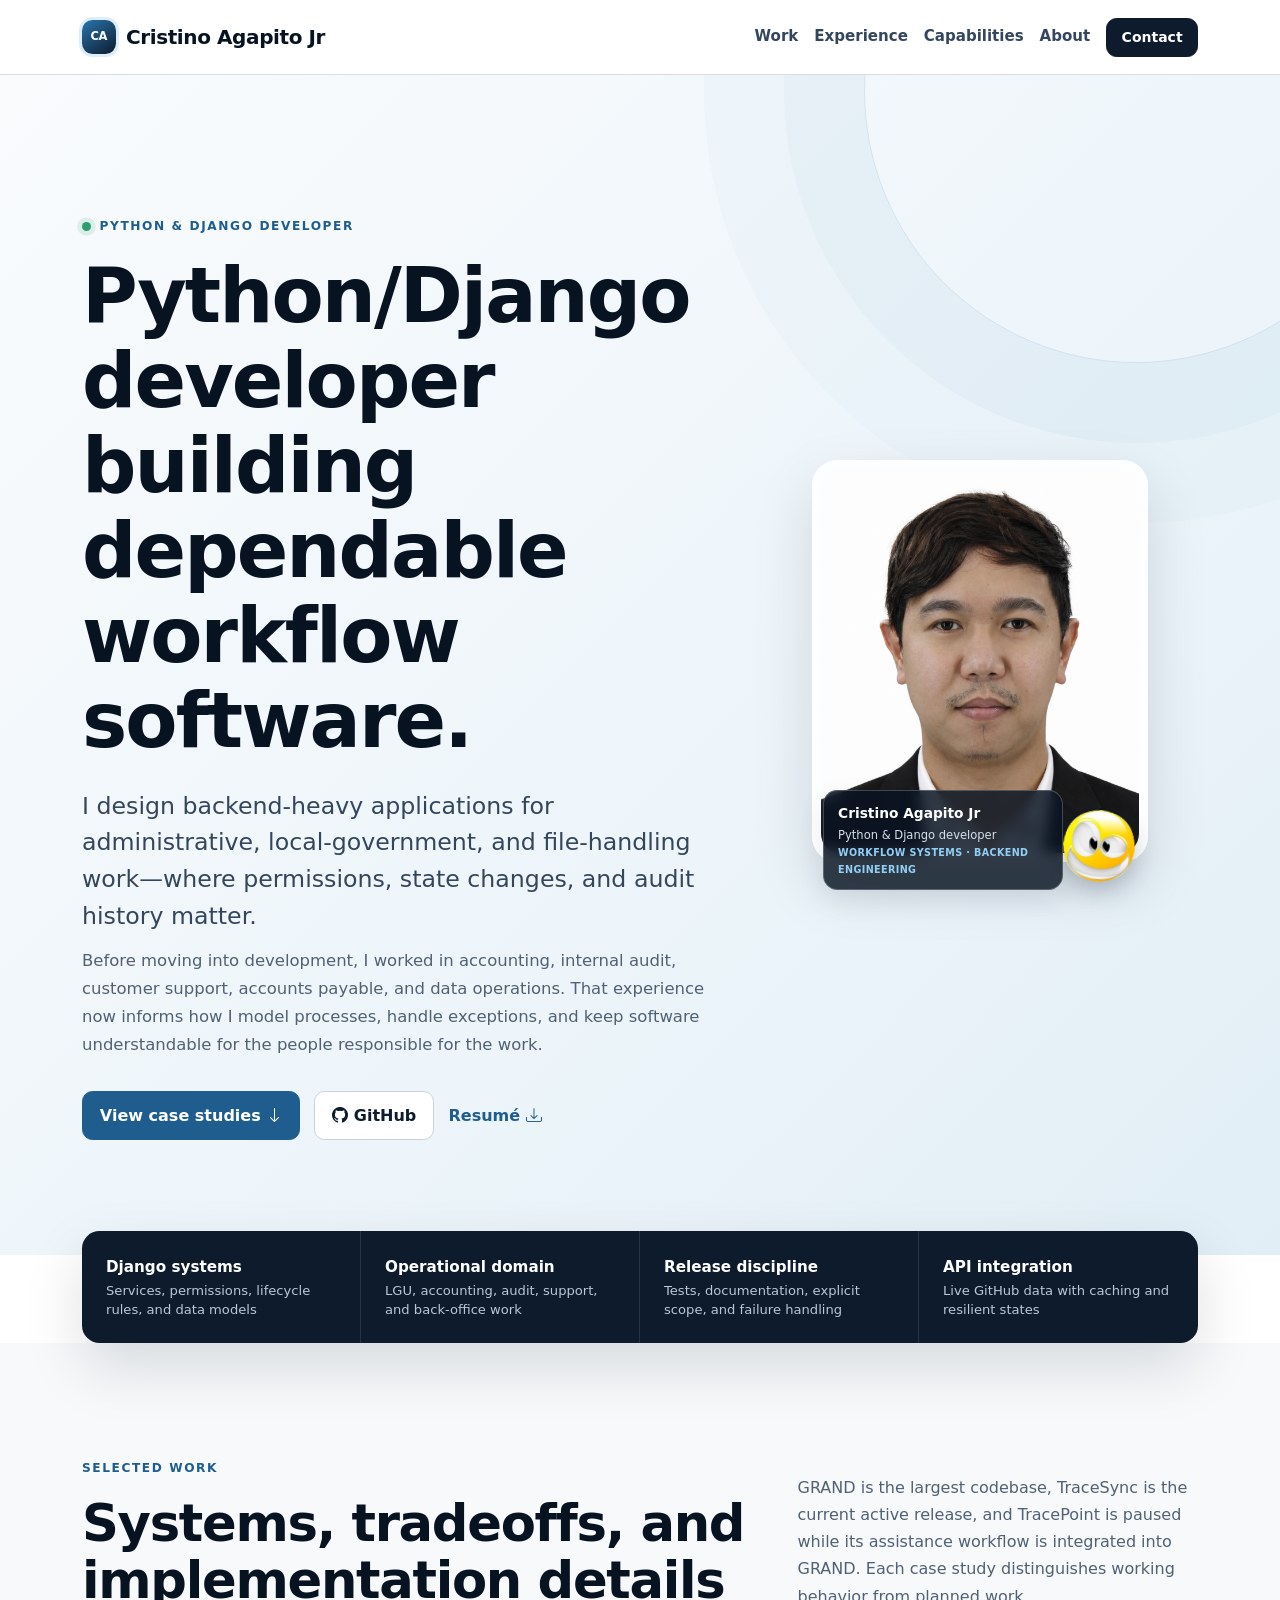
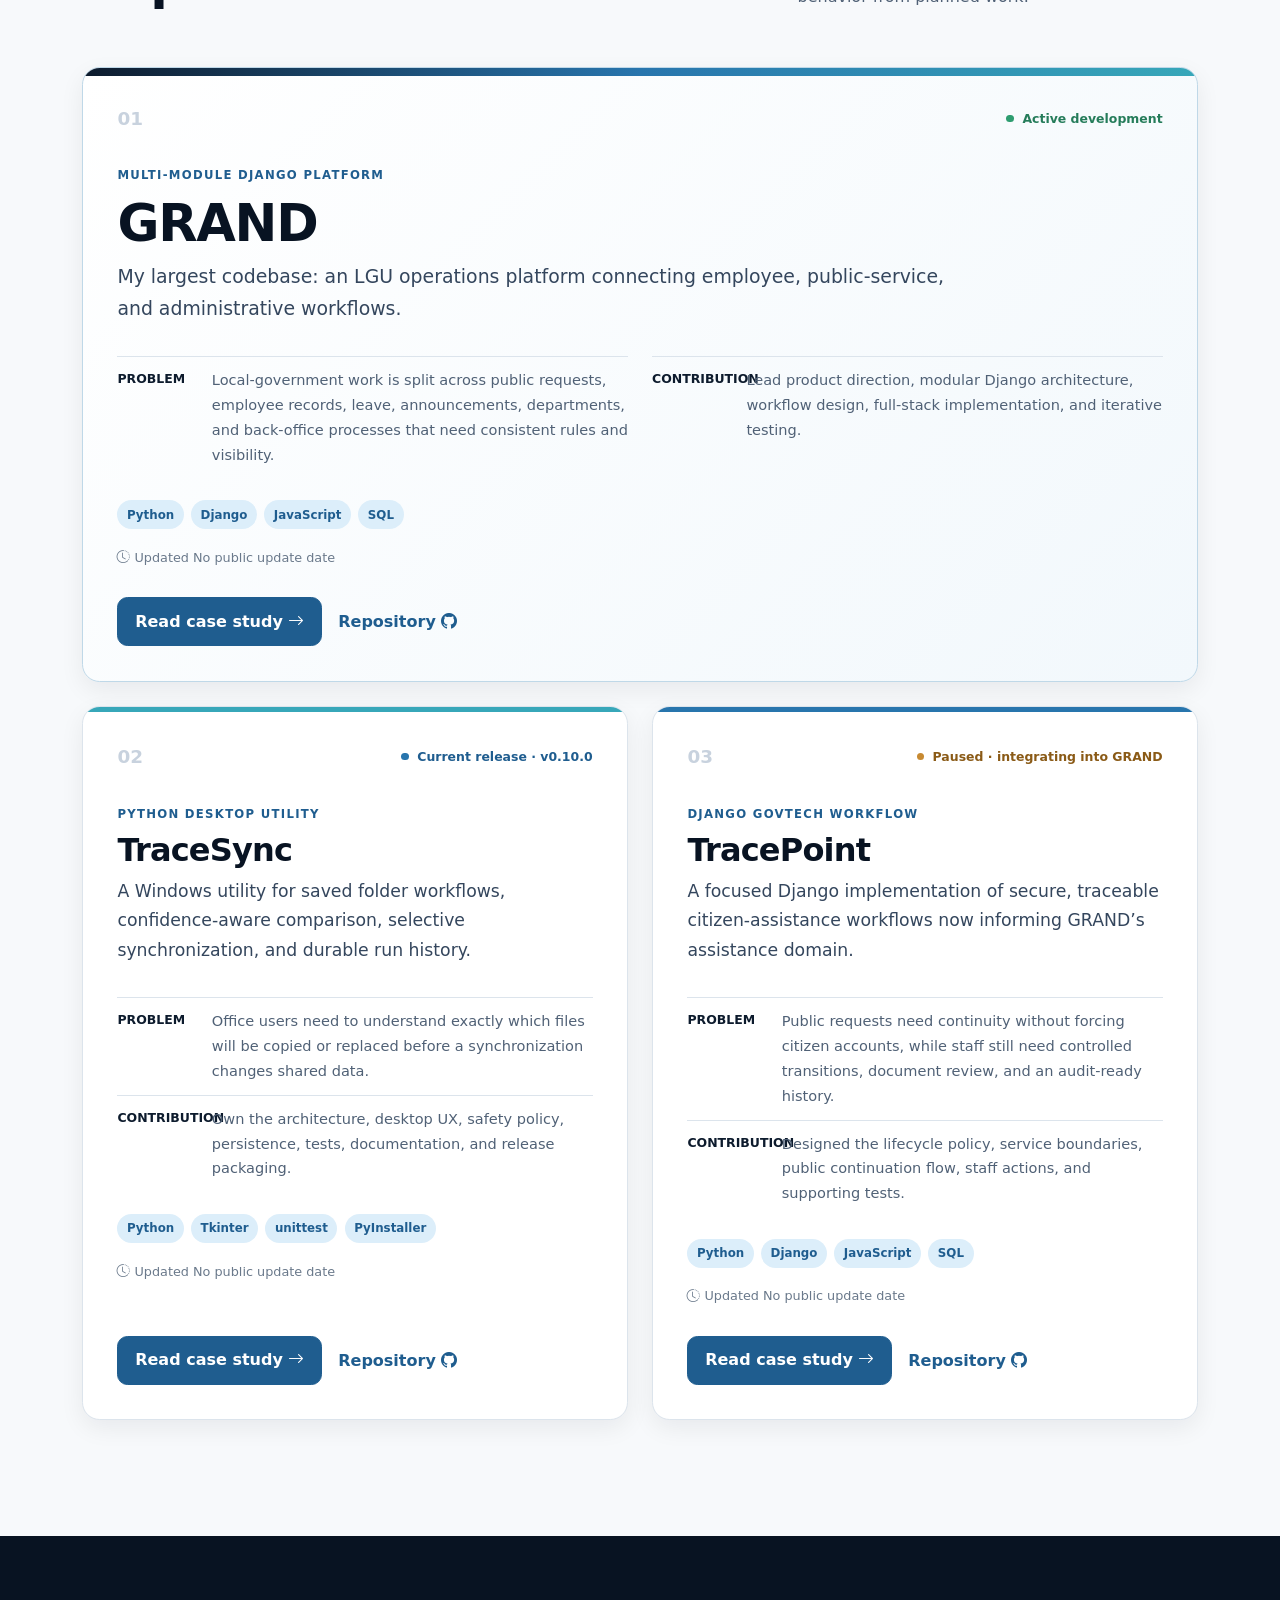
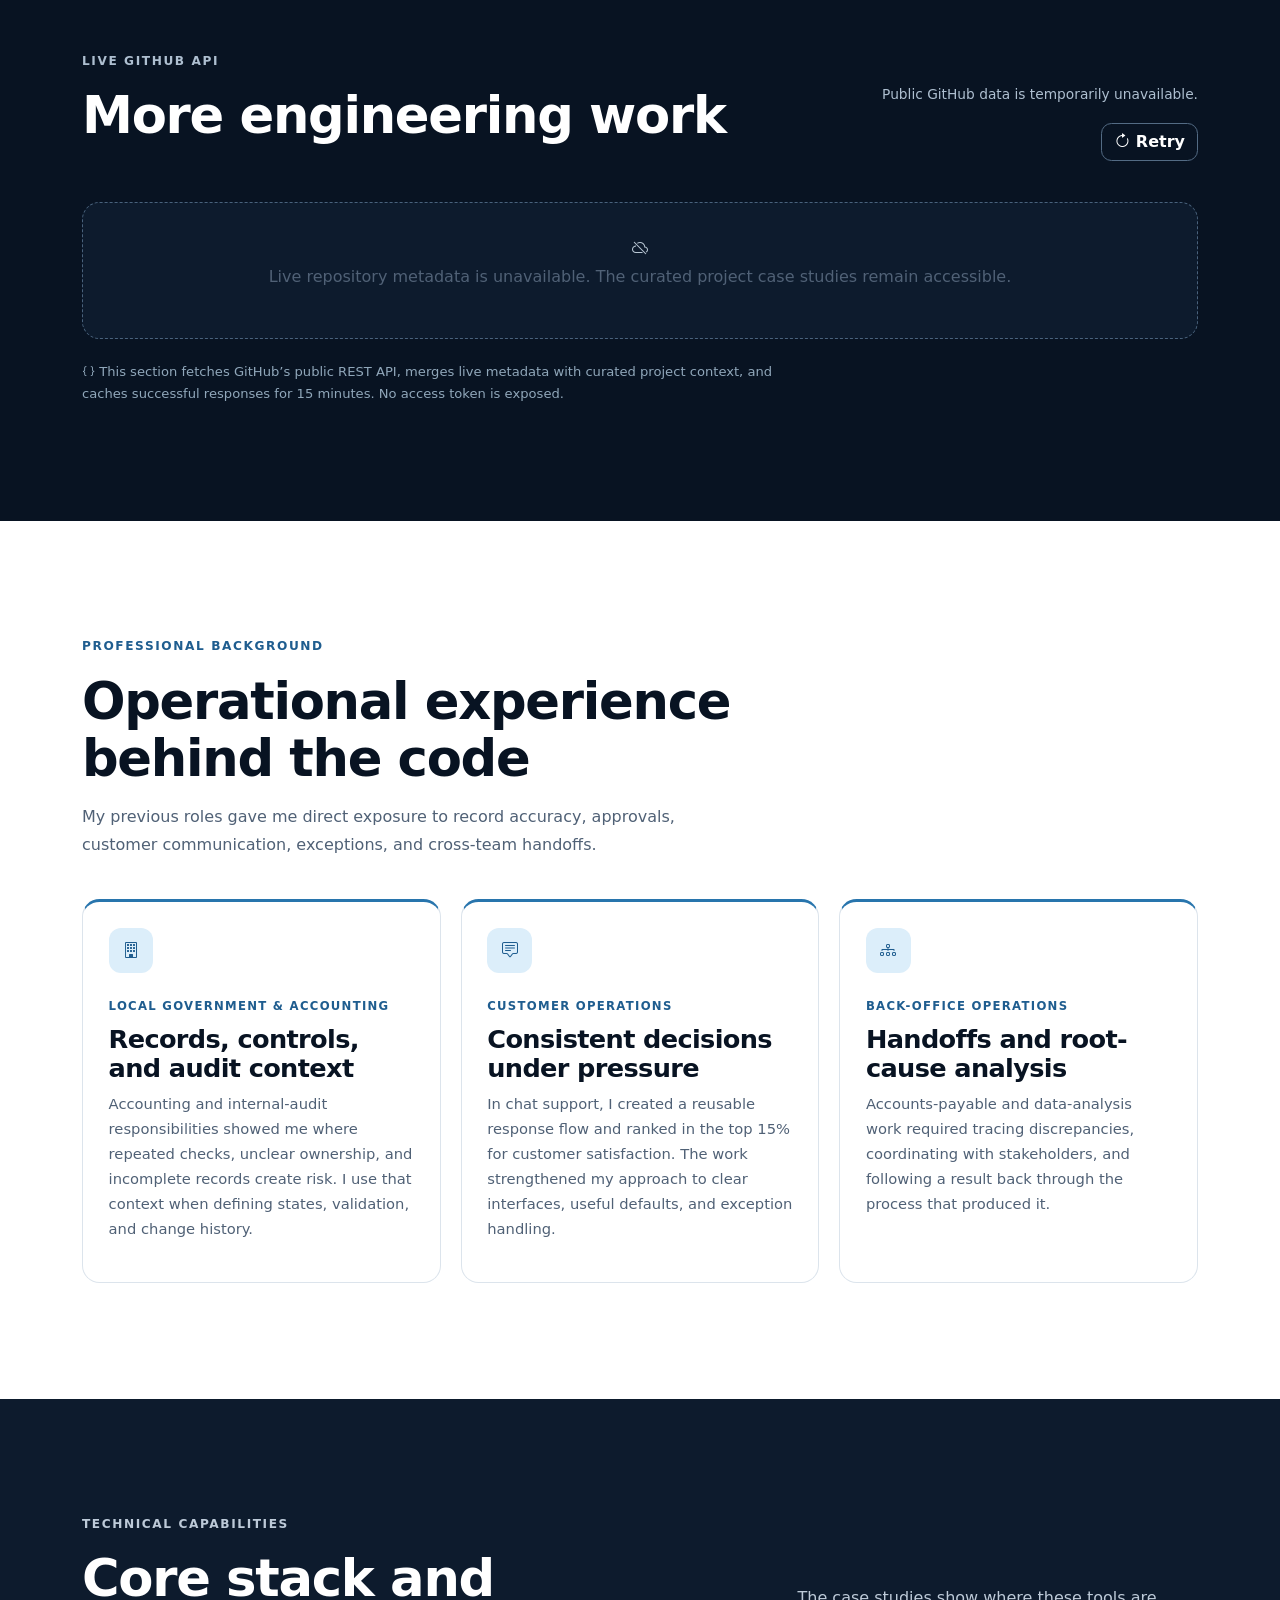
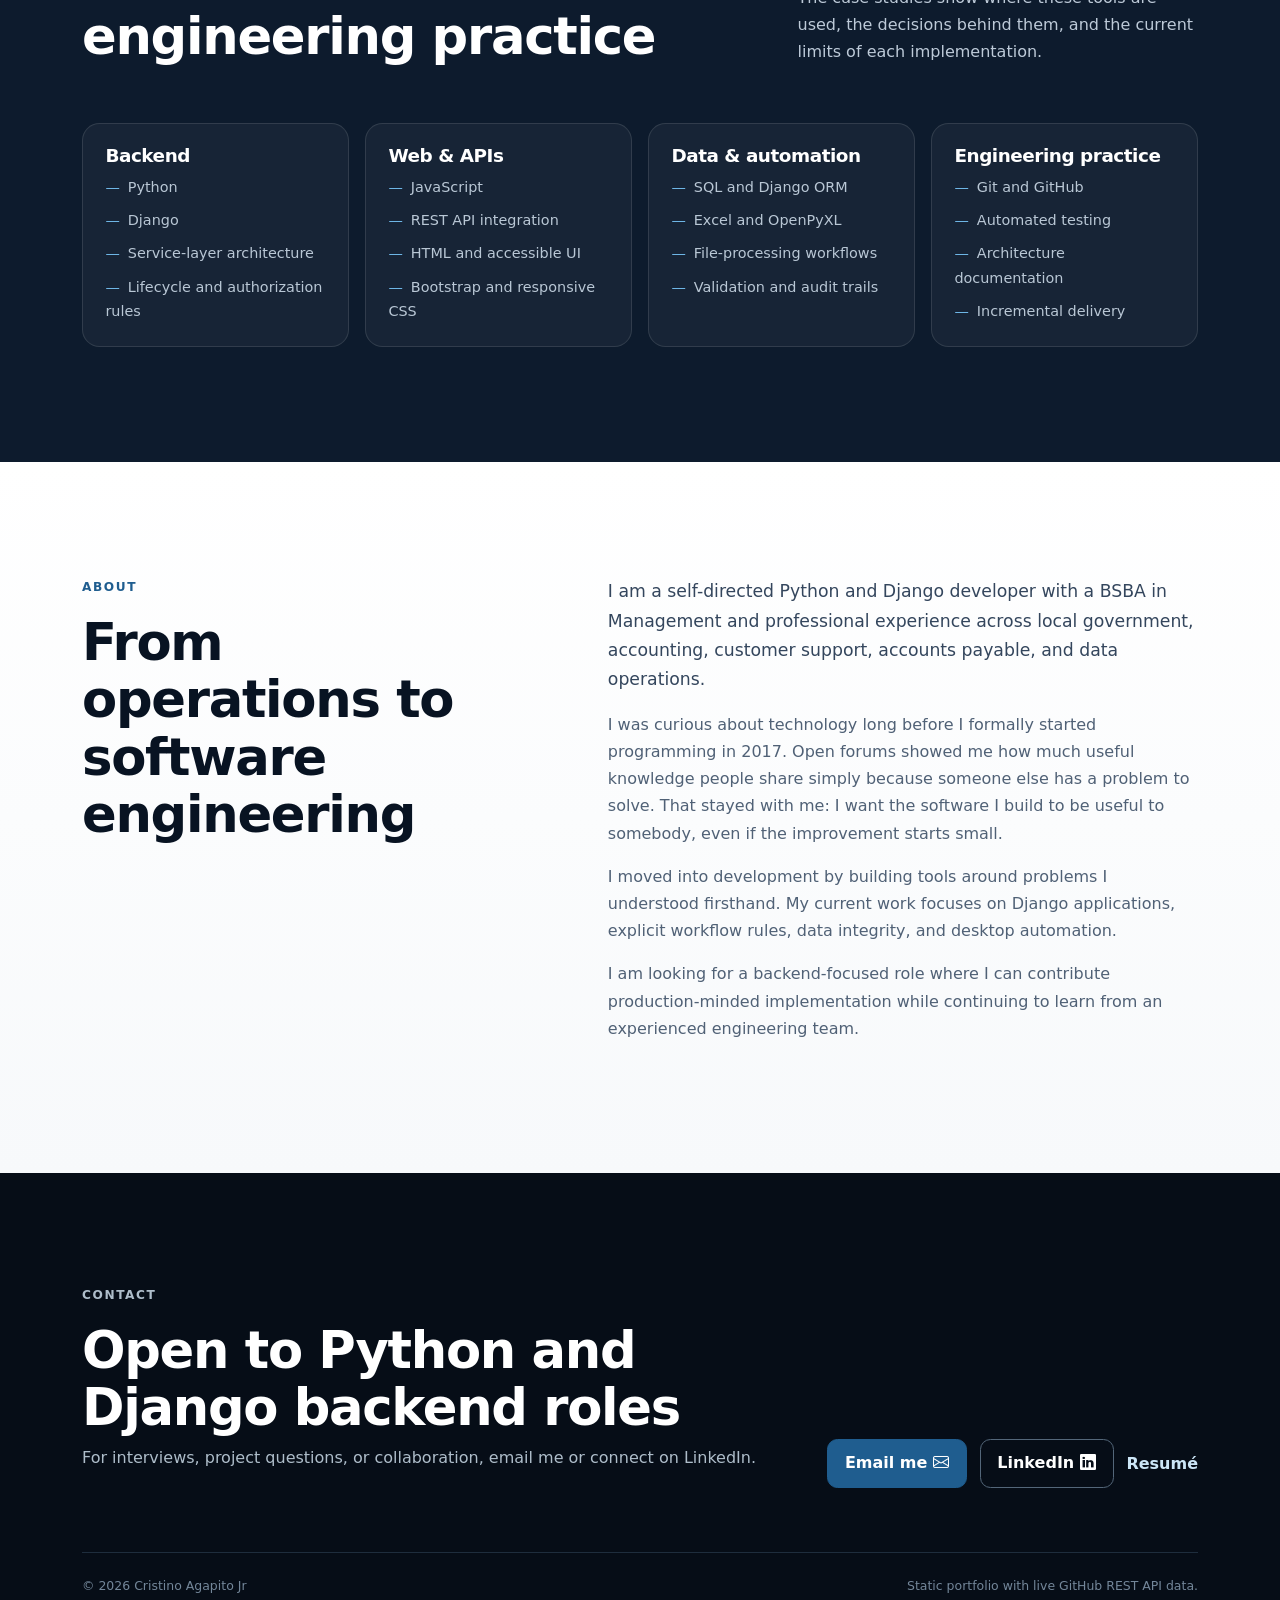
==== commit e1dcd34a: "fix(content): standardize Resumé label" ====
--- a/index.html
+++ b/index.html
@@ -38,7 +38,7 @@
           <h1>Python/Django developer building dependable workflow software.</h1>
           <p class="hero-lead">I design backend-heavy applications for administrative, local-government, and file-handling work—where permissions, state changes, and audit history matter.</p>
           <p class="hero-summary">Before moving into development, I worked in accounting, internal audit, customer support, accounts payable, and data operations. That experience now informs how I model processes, handle exceptions, and keep software understandable for the people responsible for the work.</p>
-          <div class="cta-group" aria-label="Primary actions"><a class="btn cta-primary" href="#work">View case studies <i class="bi bi-arrow-down" aria-hidden="true"></i></a><a class="btn cta-secondary" href="https://github.com/tepong32" target="_blank" rel="noopener noreferrer"><i class="bi bi-github" aria-hidden="true"></i> GitHub</a><a class="text-link" href="/assets/cristino-agapito-resume.pdf" download>Résumé <i class="bi bi-download" aria-hidden="true"></i></a></div>
+          <div class="cta-group" aria-label="Primary actions"><a class="btn cta-primary" href="#work">View case studies <i class="bi bi-arrow-down" aria-hidden="true"></i></a><a class="btn cta-secondary" href="https://github.com/tepong32" target="_blank" rel="noopener noreferrer"><i class="bi bi-github" aria-hidden="true"></i> GitHub</a><a class="text-link" href="/assets/cristino-agapito-resume.pdf" download>Resumé <i class="bi bi-download" aria-hidden="true"></i></a></div>
         </div>
         <div class="col-lg-5"><figure class="profile-portrait"><div class="profile-frame"><img class="profile-photo" src="/assets/img/profile/cristino-agapito-formal.png" alt="Formal portrait of Cristino Agapito Jr" width="1106" height="1414"><img class="profile-avatar" src="/assets/img/profile/teppy-avatar.png" alt="" width="512" height="512" aria-hidden="true"></div><figcaption><span class="profile-name">Cristino Agapito Jr</span><span>Python &amp; Django developer</span><small>Workflow systems · backend engineering</small></figcaption></figure></div>
       </div></div>
@@ -74,7 +74,7 @@
     <section id="about" class="content-section about-section"><div class="container"><div class="about-grid"><div><p class="eyebrow">About</p><h2>From operations to software engineering</h2></div><div class="about-copy"><p>I am a self-directed Python and Django developer with a BSBA in Management and professional experience across local government, accounting, customer support, accounts payable, and data operations.</p><p>I was curious about technology long before I formally started programming in 2017. Open forums showed me how much useful knowledge people share simply because someone else has a problem to solve. That stayed with me: I want the software I build to be useful to somebody, even if the improvement starts small.</p><p>I moved into development by building tools around problems I understood firsthand. My current work focuses on Django applications, explicit workflow rules, data integrity, and desktop automation.</p><p>I am looking for a backend-focused role where I can contribute production-minded implementation while continuing to learn from an experienced engineering team.</p></div></div></div></section>
   </main>
 
-  <footer id="contact" class="site-footer"><div class="container"><div class="footer-grid"><div><p class="eyebrow">Contact</p><h2>Open to Python and Django backend roles</h2><p>For interviews, project questions, or collaboration, email me or connect on LinkedIn.</p></div><div class="footer-actions"><a class="btn cta-primary" href="mailto:cristinoagapitojr@gmail.com">Email me <i class="bi bi-envelope" aria-hidden="true"></i></a><a class="btn cta-secondary light" href="https://linkedin.com/in/cristinoagapitojr" target="_blank" rel="noopener noreferrer">LinkedIn <i class="bi bi-linkedin" aria-hidden="true"></i></a><a class="text-link light" href="/assets/cristino-agapito-resume.pdf" download>Résumé</a></div></div><div class="footer-bottom"><span>© <span data-current-year></span> Cristino Agapito Jr</span><span>Static portfolio with live GitHub REST API data.</span></div></div></footer>
+  <footer id="contact" class="site-footer"><div class="container"><div class="footer-grid"><div><p class="eyebrow">Contact</p><h2>Open to Python and Django backend roles</h2><p>For interviews, project questions, or collaboration, email me or connect on LinkedIn.</p></div><div class="footer-actions"><a class="btn cta-primary" href="mailto:cristinoagapitojr@gmail.com">Email me <i class="bi bi-envelope" aria-hidden="true"></i></a><a class="btn cta-secondary light" href="https://linkedin.com/in/cristinoagapitojr" target="_blank" rel="noopener noreferrer">LinkedIn <i class="bi bi-linkedin" aria-hidden="true"></i></a><a class="text-link light" href="/assets/cristino-agapito-resume.pdf" download>Resumé</a></div></div><div class="footer-bottom"><span>© <span data-current-year></span> Cristino Agapito Jr</span><span>Static portfolio with live GitHub REST API data.</span></div></div></footer>
   <script src="https://cdn.jsdelivr.net/npm/bootstrap@5.3.8/dist/js/bootstrap.bundle.min.js" integrity="sha384-FKyoEForCGlyvwx9Hj09JcYn3nv7wiPVlz7YYwJrWVcXK/BmnVDxM+D2scQbITxI" crossorigin="anonymous"></script><script src="/js/project-config.js"></script><script src="/js/github-api.js"></script><script src="/js/site.js"></script>
 </body>
 </html>
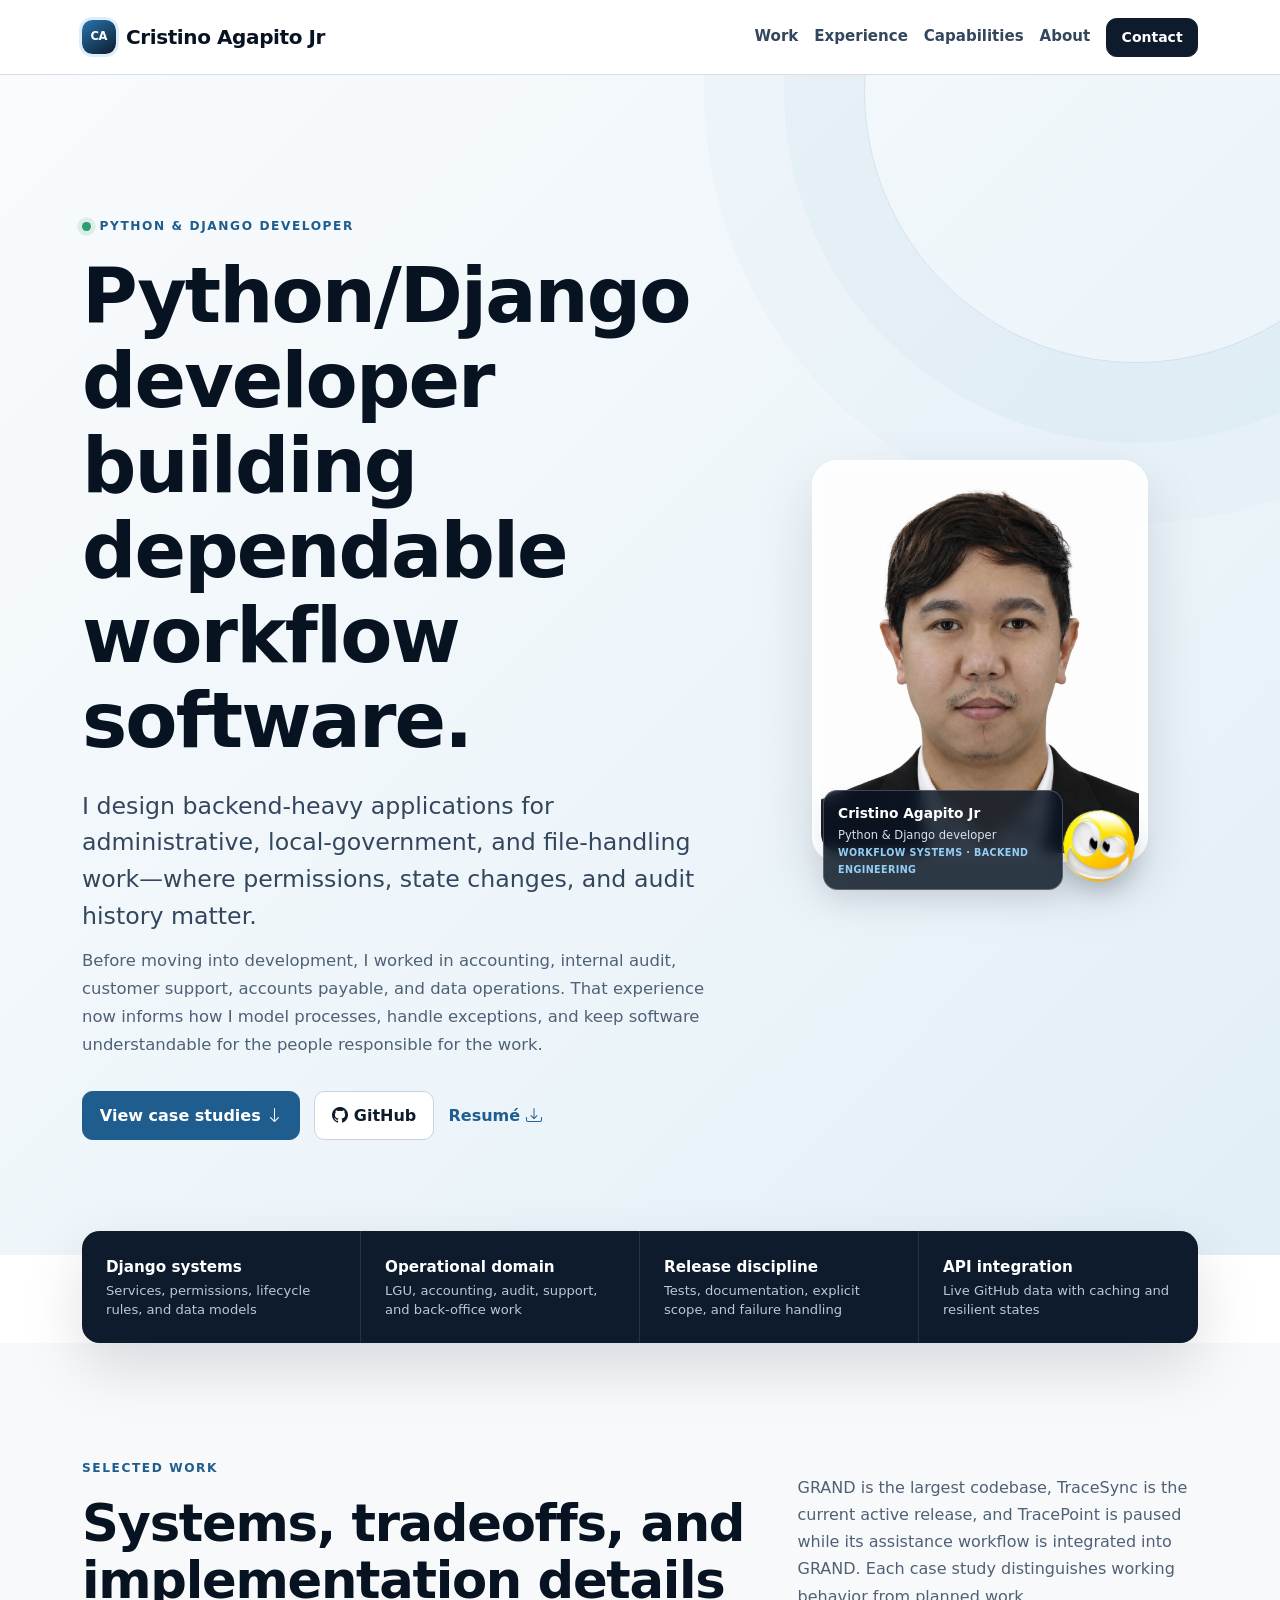
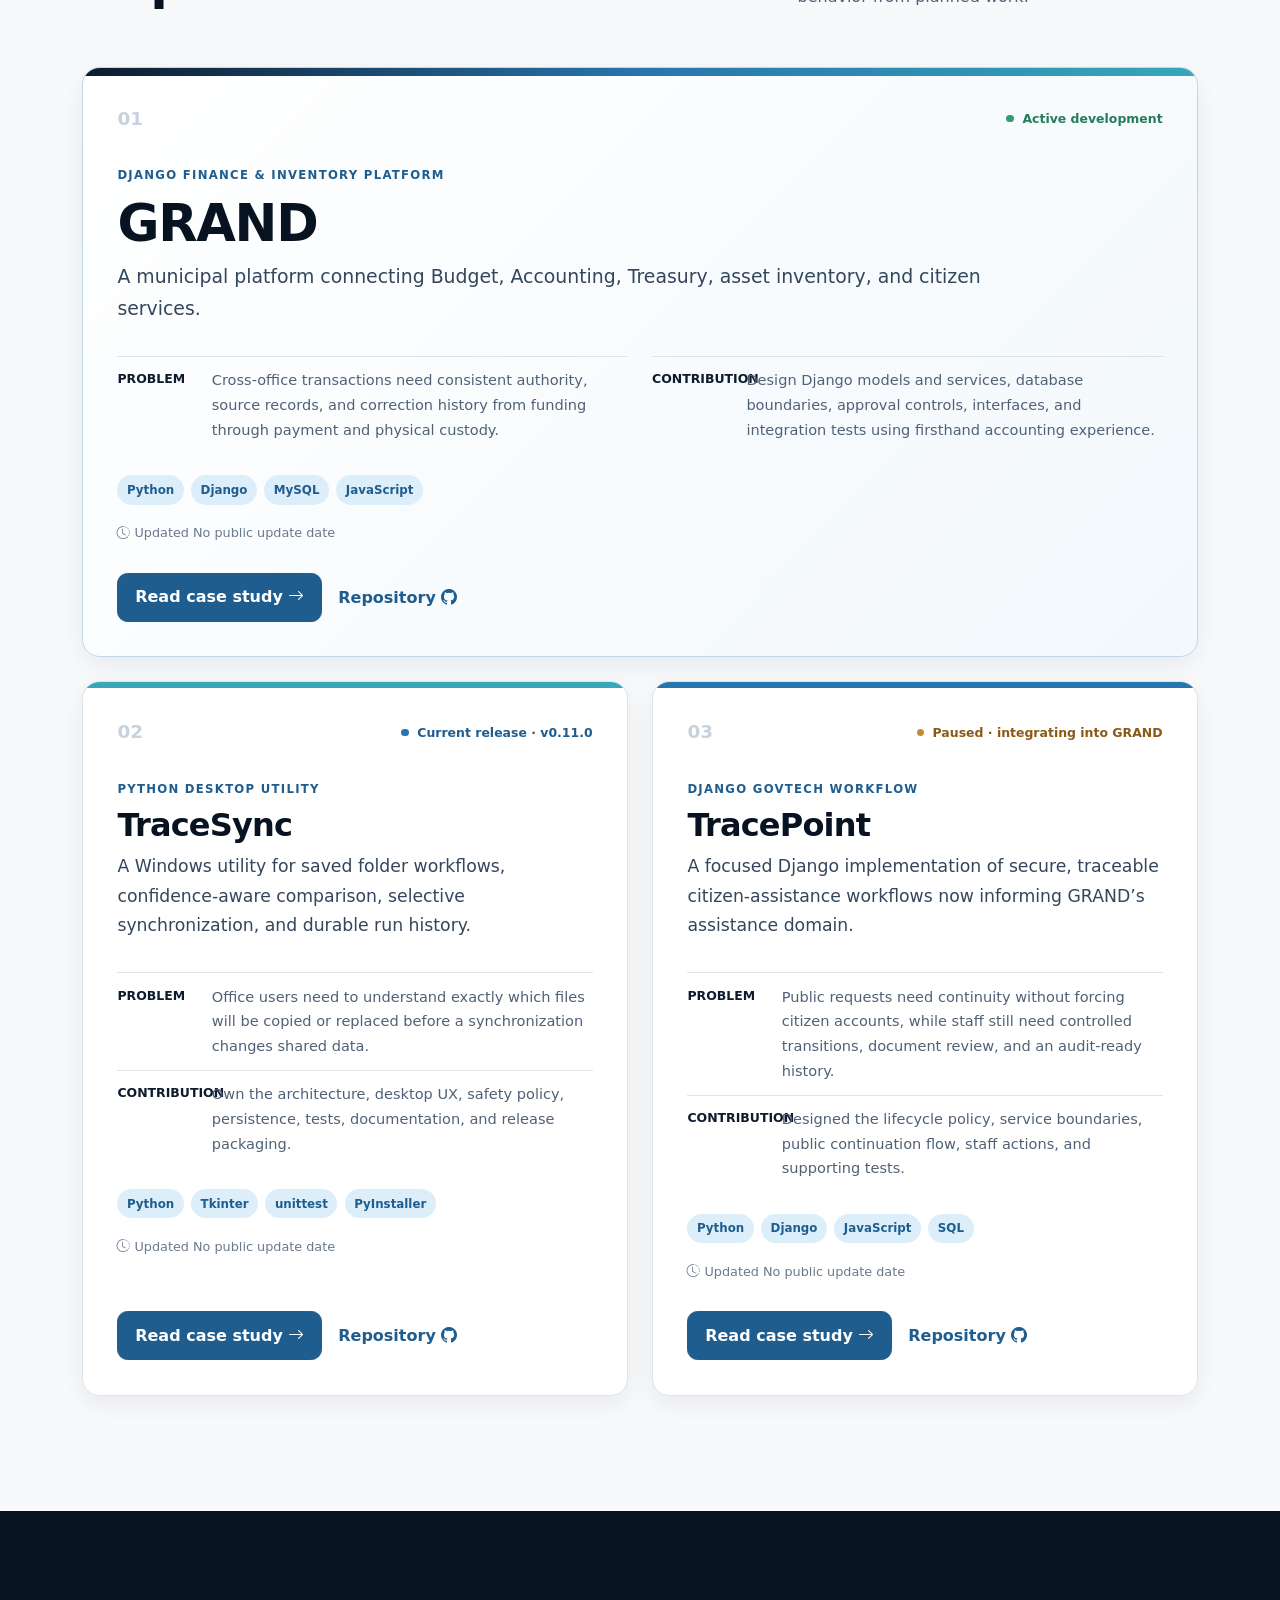
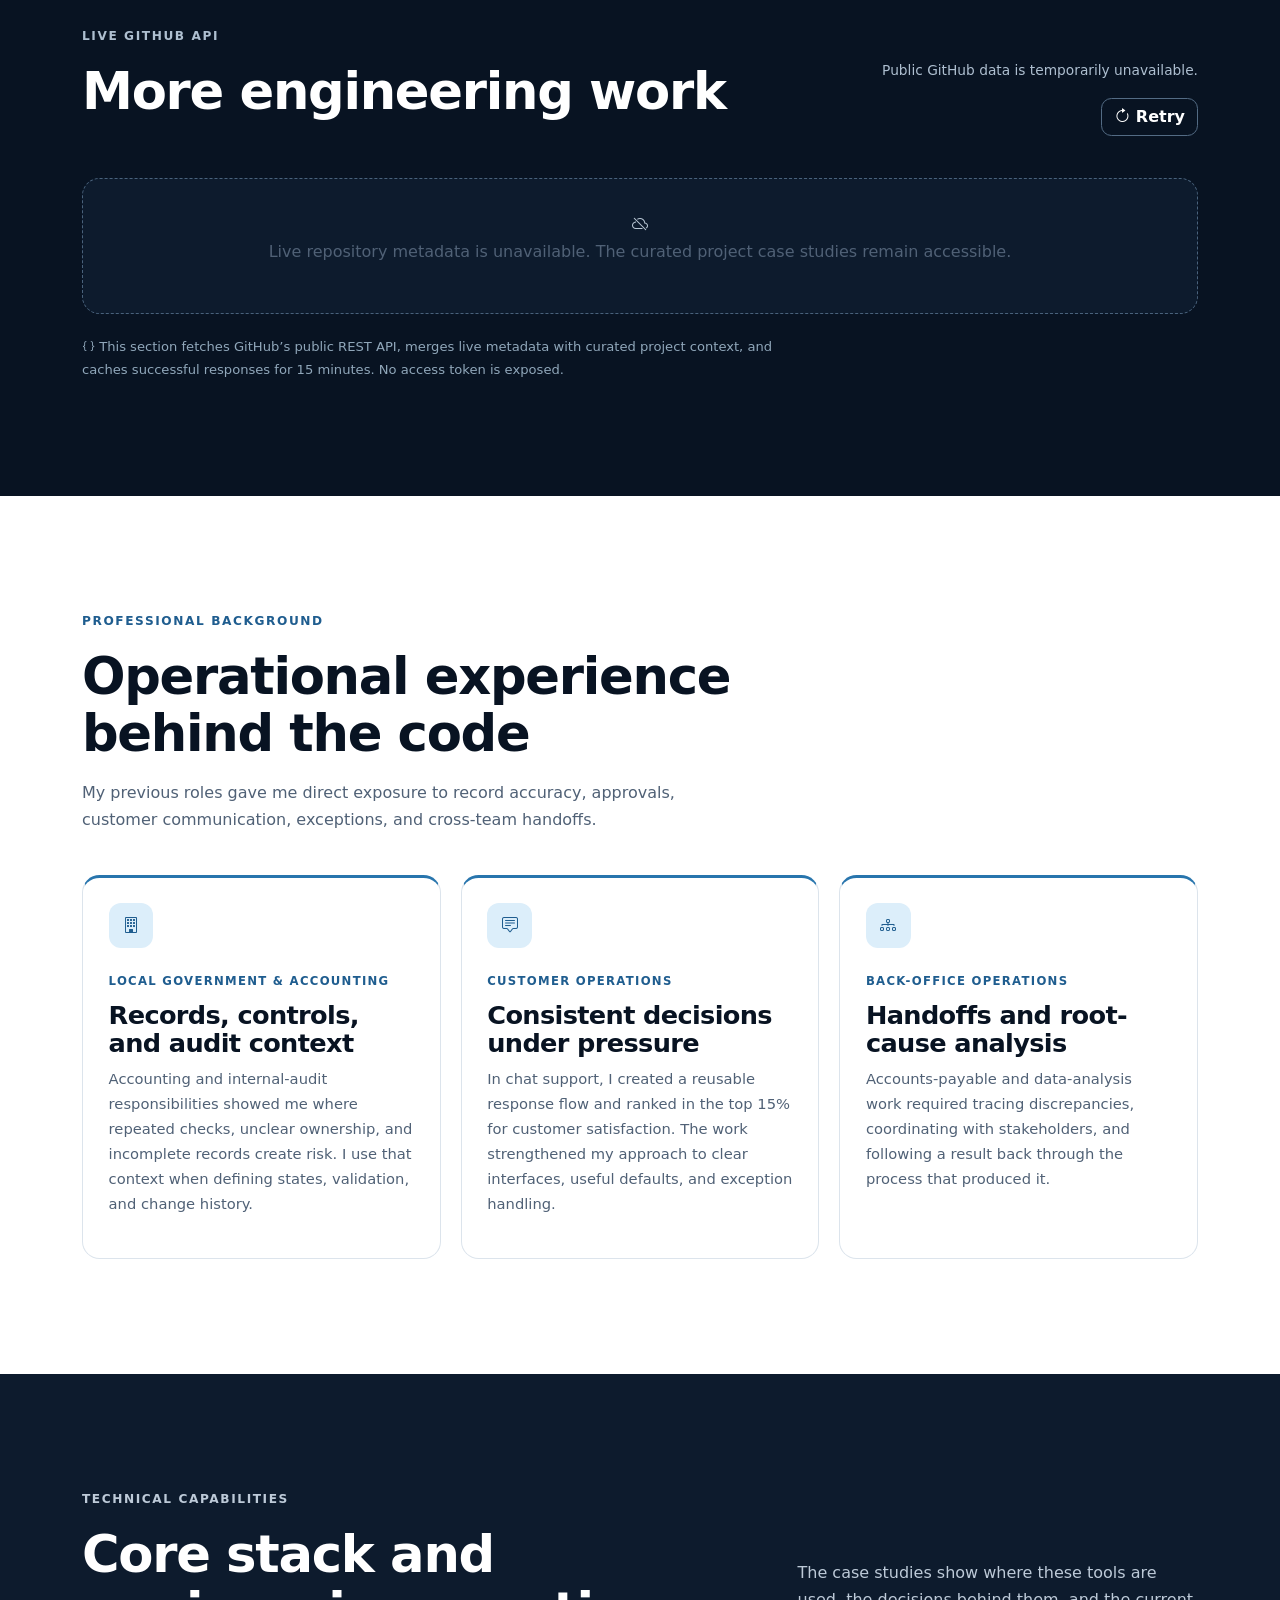
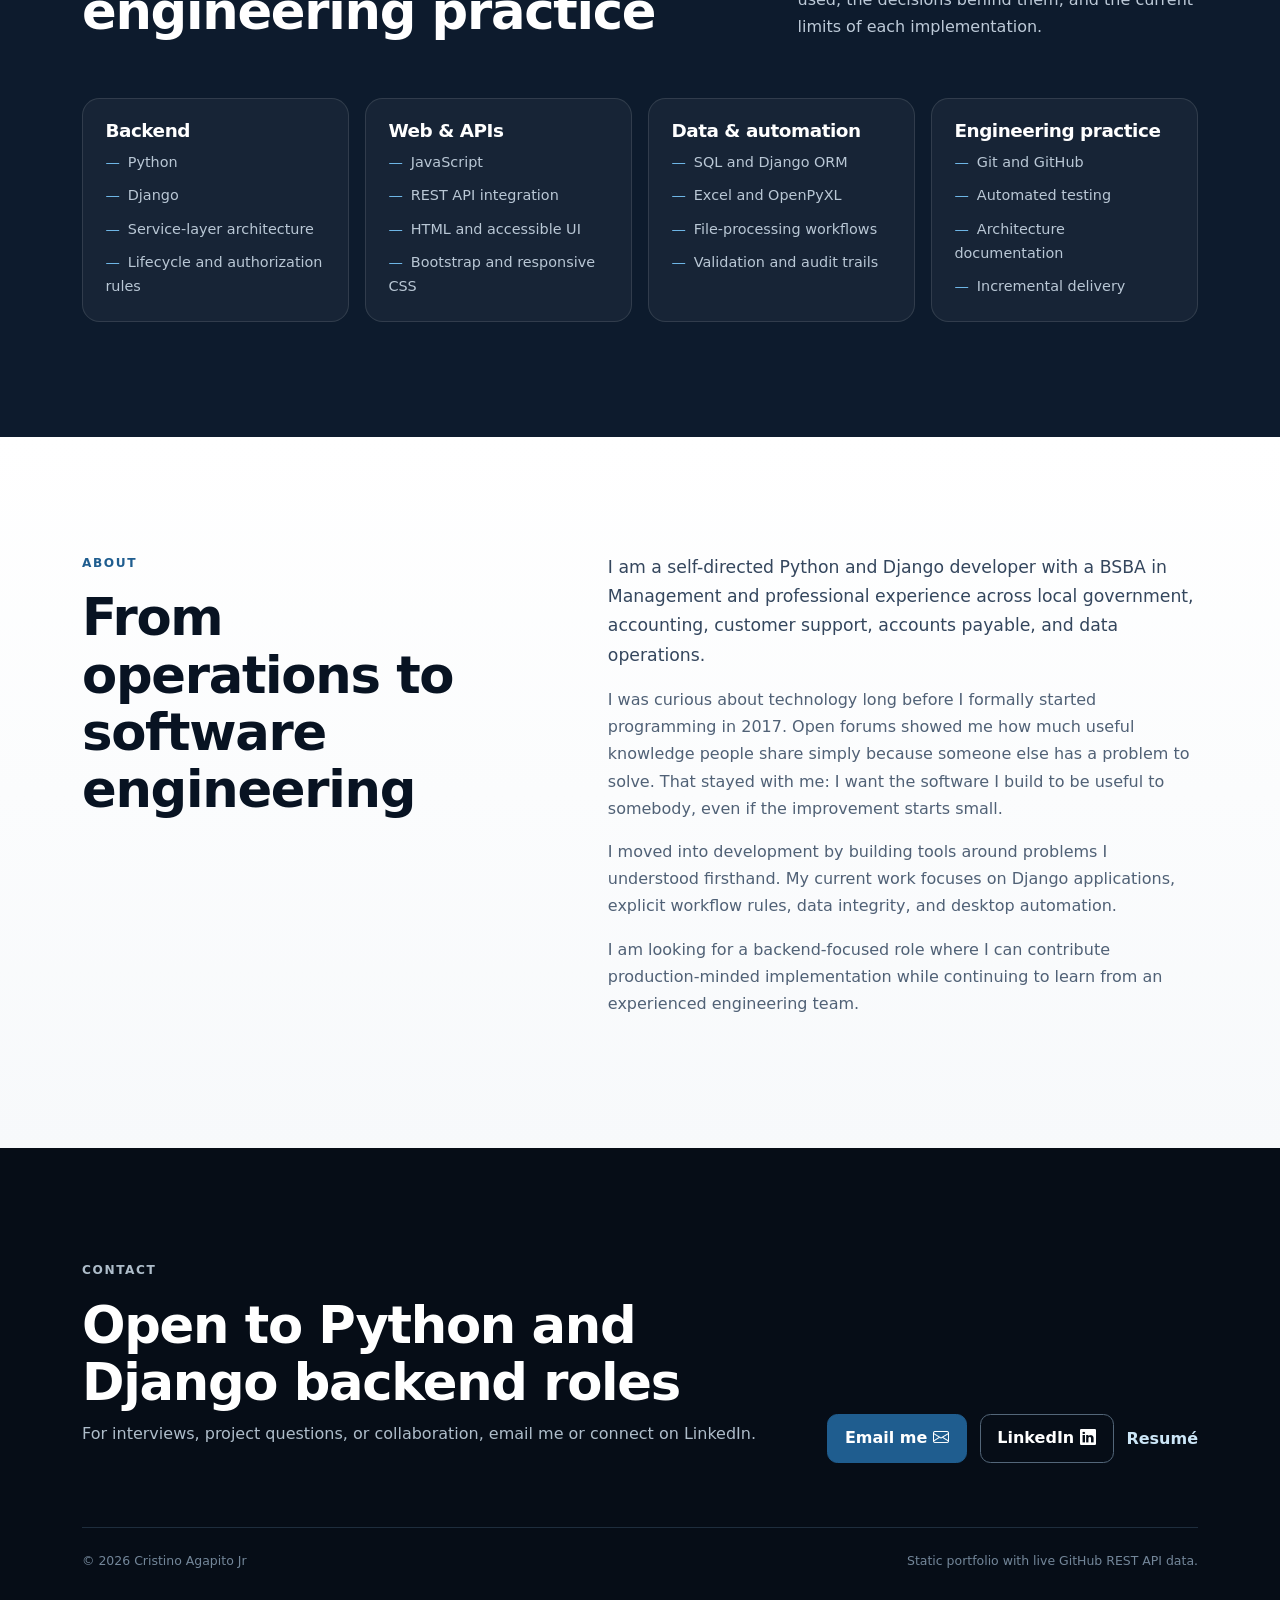
==== commit 6ec497e5: "Release v0.0.2: Publish the ATS-ready developer resume download" ====
--- a/index.html
+++ b/index.html
@@ -38,7 +38,7 @@
           <h1>Python/Django developer building dependable workflow software.</h1>
           <p class="hero-lead">I design backend-heavy applications for administrative, local-government, and file-handling work—where permissions, state changes, and audit history matter.</p>
           <p class="hero-summary">Before moving into development, I worked in accounting, internal audit, customer support, accounts payable, and data operations. That experience now informs how I model processes, handle exceptions, and keep software understandable for the people responsible for the work.</p>
-          <div class="cta-group" aria-label="Primary actions"><a class="btn cta-primary" href="#work">View case studies <i class="bi bi-arrow-down" aria-hidden="true"></i></a><a class="btn cta-secondary" href="https://github.com/tepong32" target="_blank" rel="noopener noreferrer"><i class="bi bi-github" aria-hidden="true"></i> GitHub</a><a class="text-link" href="/assets/cristino-agapito-resume.pdf" download>Resumé <i class="bi bi-download" aria-hidden="true"></i></a></div>
+          <div class="cta-group" aria-label="Primary actions"><a class="btn cta-primary" href="#work">View case studies <i class="bi bi-arrow-down" aria-hidden="true"></i></a><a class="btn cta-secondary" href="https://github.com/tepong32" target="_blank" rel="noopener noreferrer"><i class="bi bi-github" aria-hidden="true"></i> GitHub</a><a class="text-link" href="/assets/cristino-agapito-resume.pdf?v=20261018" download>Resumé <i class="bi bi-download" aria-hidden="true"></i></a></div>
         </div>
         <div class="col-lg-5"><figure class="profile-portrait"><div class="profile-frame"><img class="profile-photo" src="/assets/img/profile/cristino-agapito-formal.png" alt="Formal portrait of Cristino Agapito Jr" width="1106" height="1414"><img class="profile-avatar" src="/assets/img/profile/teppy-avatar.png" alt="" width="512" height="512" aria-hidden="true"></div><figcaption><span class="profile-name">Cristino Agapito Jr</span><span>Python &amp; Django developer</span><small>Workflow systems · backend engineering</small></figcaption></figure></div>
       </div></div>
@@ -74,7 +74,7 @@
     <section id="about" class="content-section about-section"><div class="container"><div class="about-grid"><div><p class="eyebrow">About</p><h2>From operations to software engineering</h2></div><div class="about-copy"><p>I am a self-directed Python and Django developer with a BSBA in Management and professional experience across local government, accounting, customer support, accounts payable, and data operations.</p><p>I was curious about technology long before I formally started programming in 2017. Open forums showed me how much useful knowledge people share simply because someone else has a problem to solve. That stayed with me: I want the software I build to be useful to somebody, even if the improvement starts small.</p><p>I moved into development by building tools around problems I understood firsthand. My current work focuses on Django applications, explicit workflow rules, data integrity, and desktop automation.</p><p>I am looking for a backend-focused role where I can contribute production-minded implementation while continuing to learn from an experienced engineering team.</p></div></div></div></section>
   </main>
 
-  <footer id="contact" class="site-footer"><div class="container"><div class="footer-grid"><div><p class="eyebrow">Contact</p><h2>Open to Python and Django backend roles</h2><p>For interviews, project questions, or collaboration, email me or connect on LinkedIn.</p></div><div class="footer-actions"><a class="btn cta-primary" href="mailto:cristinoagapitojr@gmail.com">Email me <i class="bi bi-envelope" aria-hidden="true"></i></a><a class="btn cta-secondary light" href="https://linkedin.com/in/cristinoagapitojr" target="_blank" rel="noopener noreferrer">LinkedIn <i class="bi bi-linkedin" aria-hidden="true"></i></a><a class="text-link light" href="/assets/cristino-agapito-resume.pdf" download>Resumé</a></div></div><div class="footer-bottom"><span>© <span data-current-year></span> Cristino Agapito Jr</span><span>Static portfolio with live GitHub REST API data.</span></div></div></footer>
+  <footer id="contact" class="site-footer"><div class="container"><div class="footer-grid"><div><p class="eyebrow">Contact</p><h2>Open to Python and Django backend roles</h2><p>For interviews, project questions, or collaboration, email me or connect on LinkedIn.</p></div><div class="footer-actions"><a class="btn cta-primary" href="mailto:cristinoagapitojr@gmail.com">Email me <i class="bi bi-envelope" aria-hidden="true"></i></a><a class="btn cta-secondary light" href="https://linkedin.com/in/cristinoagapitojr" target="_blank" rel="noopener noreferrer">LinkedIn <i class="bi bi-linkedin" aria-hidden="true"></i></a><a class="text-link light" href="/assets/cristino-agapito-resume.pdf?v=20261018" download>Resumé</a></div></div><div class="footer-bottom"><span>© <span data-current-year></span> Cristino Agapito Jr</span><span>Static portfolio with live GitHub REST API data.</span></div></div></footer>
   <script src="https://cdn.jsdelivr.net/npm/bootstrap@5.3.8/dist/js/bootstrap.bundle.min.js" integrity="sha384-FKyoEForCGlyvwx9Hj09JcYn3nv7wiPVlz7YYwJrWVcXK/BmnVDxM+D2scQbITxI" crossorigin="anonymous"></script><script src="/js/project-config.js"></script><script src="/js/github-api.js"></script><script src="/js/site.js"></script>
 </body>
 </html>
--- a/portfolio-refresh.css
+++ b/portfolio-refresh.css
@@ -12,5 +12,8 @@
 .release-card{overflow:hidden;background:linear-gradient(145deg,var(--navy-950),#173956);border:1px solid #284965;border-radius:var(--radius-lg);box-shadow:var(--shadow-lg)}.release-card-main{display:flex;gap:1.25rem;align-items:center;padding:1.6rem}.release-card h3{margin-bottom:.35rem;color:#fff}.release-card p{margin:0;color:#b8cada}.release-icon{display:grid;flex:0 0 auto;width:3.5rem;height:3.5rem;place-items:center;color:#fff;background:var(--blue-600);border-radius:1rem;font-size:1.5rem}.release-facts{display:grid;grid-template-columns:.7fr .6fr 2.7fr;margin:0;border-top:1px solid #294b66;border-bottom:1px solid #294b66}.release-facts div{min-width:0;padding:1rem 1.2rem;border-right:1px solid #294b66}.release-facts div:last-child{border:0}.release-facts dt{color:#82a4bd;font-size:.68rem;font-weight:800;letter-spacing:.08em;text-transform:uppercase}.release-facts dd{margin:.25rem 0 0;color:#fff;font-size:.85rem}.release-facts code{display:block;overflow-wrap:anywhere;color:#b9e4ff;font-size:.7rem}.release-actions{display:flex;gap:1rem;align-items:center;padding:1.25rem 1.6rem}.release-actions p{font-size:.76rem;line-height:1.45}
 .product-gallery{display:grid;grid-template-columns:repeat(2,minmax(0,1fr));gap:1.25rem;margin-top:1.75rem}.product-feature{overflow:hidden;margin:0;background:#fff;border:1px solid var(--slate-200);border-radius:var(--radius-md);box-shadow:var(--shadow-sm)}.product-feature-wide{grid-column:1/-1}.product-feature img{display:block;width:100%;height:auto;background:var(--slate-50)}.product-feature figcaption{padding:1rem 1.1rem;color:var(--slate-600);font-size:.86rem;line-height:1.65}.product-feature figcaption strong{color:var(--navy-950)}.scope-note{display:flex;gap:.9rem;align-items:flex-start;margin-top:1.25rem;padding:1rem 1.1rem;color:var(--slate-600);background:#eef7fc;border:1px solid #cce4f2;border-radius:var(--radius-md)}.scope-note i{color:var(--blue-600);font-size:1.2rem}.scope-note p{margin:0;font-size:.86rem}.scope-note strong{color:var(--navy-950)}
 .case-copy>section+section{padding-top:4rem;border-top:1px solid var(--slate-200)}.story-panel{margin-top:1.5rem;padding:1.4rem 1.5rem 1.45rem;background:linear-gradient(145deg,var(--navy-950),#132a42);border-left:4px solid var(--cyan-500);border-radius:.35rem var(--radius-md) var(--radius-md) .35rem;box-shadow:0 12px 30px rgba(8,19,34,.1)}.story-panel .card-label{color:#80c7ee}.story-panel h3{margin-bottom:.65rem;color:#fff;font-size:1.22rem}.story-panel p:last-child{margin:0;color:#c1d0dd;font-size:.92rem}.project-card{border-radius:var(--radius-md);box-shadow:0 8px 24px rgba(8,19,34,.065)}.experience-card{border-top:3px solid var(--blue-600)}.project-state .status-dot{width:.45rem;height:.45rem;box-shadow:none}.project-state.state-paused{color:#8a5a16}.project-state.state-paused .status-dot{background:#c78a32}.project-state.state-released{color:var(--blue-700)}.project-state.state-released .status-dot{background:var(--blue-600)}.project-state.state-active{color:#257c5a}.section-heading>p,.split-heading>p{max-width:62ch}.about-copy p:first-child{font-size:1.08rem;color:var(--slate-700)}
+.build-comparison{display:grid;grid-template-columns:repeat(2,minmax(0,1fr));gap:1.25rem;margin-top:1.6rem}.build-card{display:flex;flex-direction:column;padding:1.4rem;background:var(--slate-50);border:1px solid var(--slate-200);border-radius:var(--radius-md)}.build-card.build-current{background:linear-gradient(145deg,#f4fafe,#eaf5fb);border-color:#9bc8e3;box-shadow:0 12px 30px rgba(31,93,143,.1)}.build-heading{display:flex;gap:1rem;align-items:flex-start}.build-heading h3{margin-bottom:.35rem;font-size:1.35rem}.build-heading p:last-child{margin:0;font-size:.86rem}.release-icon-muted{color:var(--blue-700);background:var(--slate-200)}.build-delta{display:grid;gap:.55rem;margin:1.2rem 0;padding-left:1.15rem;color:var(--slate-600);font-size:.84rem}.build-facts{margin:0 0 1.25rem}.build-facts div{padding:.65rem 0;border-top:1px solid var(--slate-200)}.build-facts dt{color:var(--slate-500);font-size:.68rem;font-weight:800;letter-spacing:.08em;text-transform:uppercase}.build-facts dd{margin:.2rem 0 0;color:var(--navy-950);font-size:.84rem}.build-facts code{display:block;overflow-wrap:anywhere;color:var(--blue-700);font-size:.68rem}.build-card>.btn{align-self:flex-start;margin-top:auto}.build-warning{display:flex;gap:.6rem;margin:1rem 0 0;color:var(--slate-500);font-size:.78rem}.build-warning i{color:#a66719}
 @media(max-width:991px){.proof-grid,.capability-grid{grid-template-columns:repeat(2,1fr)}.split-heading,.footer-grid,.project-hero-grid,.case-grid,.project-card.accent-platform .project-context{grid-template-columns:1fr;gap:1.5rem}.repo-grid,.experience-grid{grid-template-columns:1fr}.case-sidebar{position:static}.workflow-visual{grid-template-columns:repeat(2,1fr)}.footer-actions{justify-content:flex-start}.profile-portrait{margin-top:1rem}.release-facts{grid-template-columns:1fr 1fr}.release-facts div:nth-child(2){border-right:0}.release-facts div:last-child{grid-column:1/-1;border-top:1px solid #294b66}}@media(max-width:575px){.hero-section{padding-top:4.5rem}h1{max-width:10ch;font-size:clamp(2.45rem,13vw,3.45rem)}.navbar-brand{font-size:.96rem}.navbar-brand span:last-child{white-space:nowrap}.cta-group .btn{width:100%}.proof-grid,.capability-grid,.about-grid,.decision-grid,.quality-grid,.activity-grid,.workflow-visual,.release-facts{grid-template-columns:1fr}.proof-grid article{border-right:0;border-bottom:1px solid rgba(255,255,255,.1)}.project-context div{grid-template-columns:1fr}.api-controls{text-align:left}.repo-card-footer,.footer-bottom,.release-actions{flex-direction:column;align-items:stretch}.workflow-step:after{display:none}.profile-photo{height:22rem}.profile-portrait figcaption{left:.7rem;bottom:.45rem;width:calc(100% - 5.7rem);margin:0}.profile-avatar{right:.7rem;bottom:-1.2rem;width:4rem}.release-facts div,.release-facts div:nth-child(2),.release-facts div:last-child{grid-column:auto;border-right:0;border-top:1px solid #294b66}.release-card-main{align-items:flex-start}.release-actions .btn{width:100%}}@media(prefers-reduced-motion:reduce){*,*:before,*:after{scroll-behavior:auto!important;animation-duration:.01ms!important;animation-iteration-count:1!important;transition-duration:.01ms!important}}
 @media(max-width:575px){.product-gallery{grid-template-columns:1fr}.product-feature-wide{grid-column:auto}}
+@media(max-width:767px){.build-comparison{grid-template-columns:1fr}.build-card>.btn{width:100%}}
+.build-facts code{font-size:.59rem;letter-spacing:-.015em}
